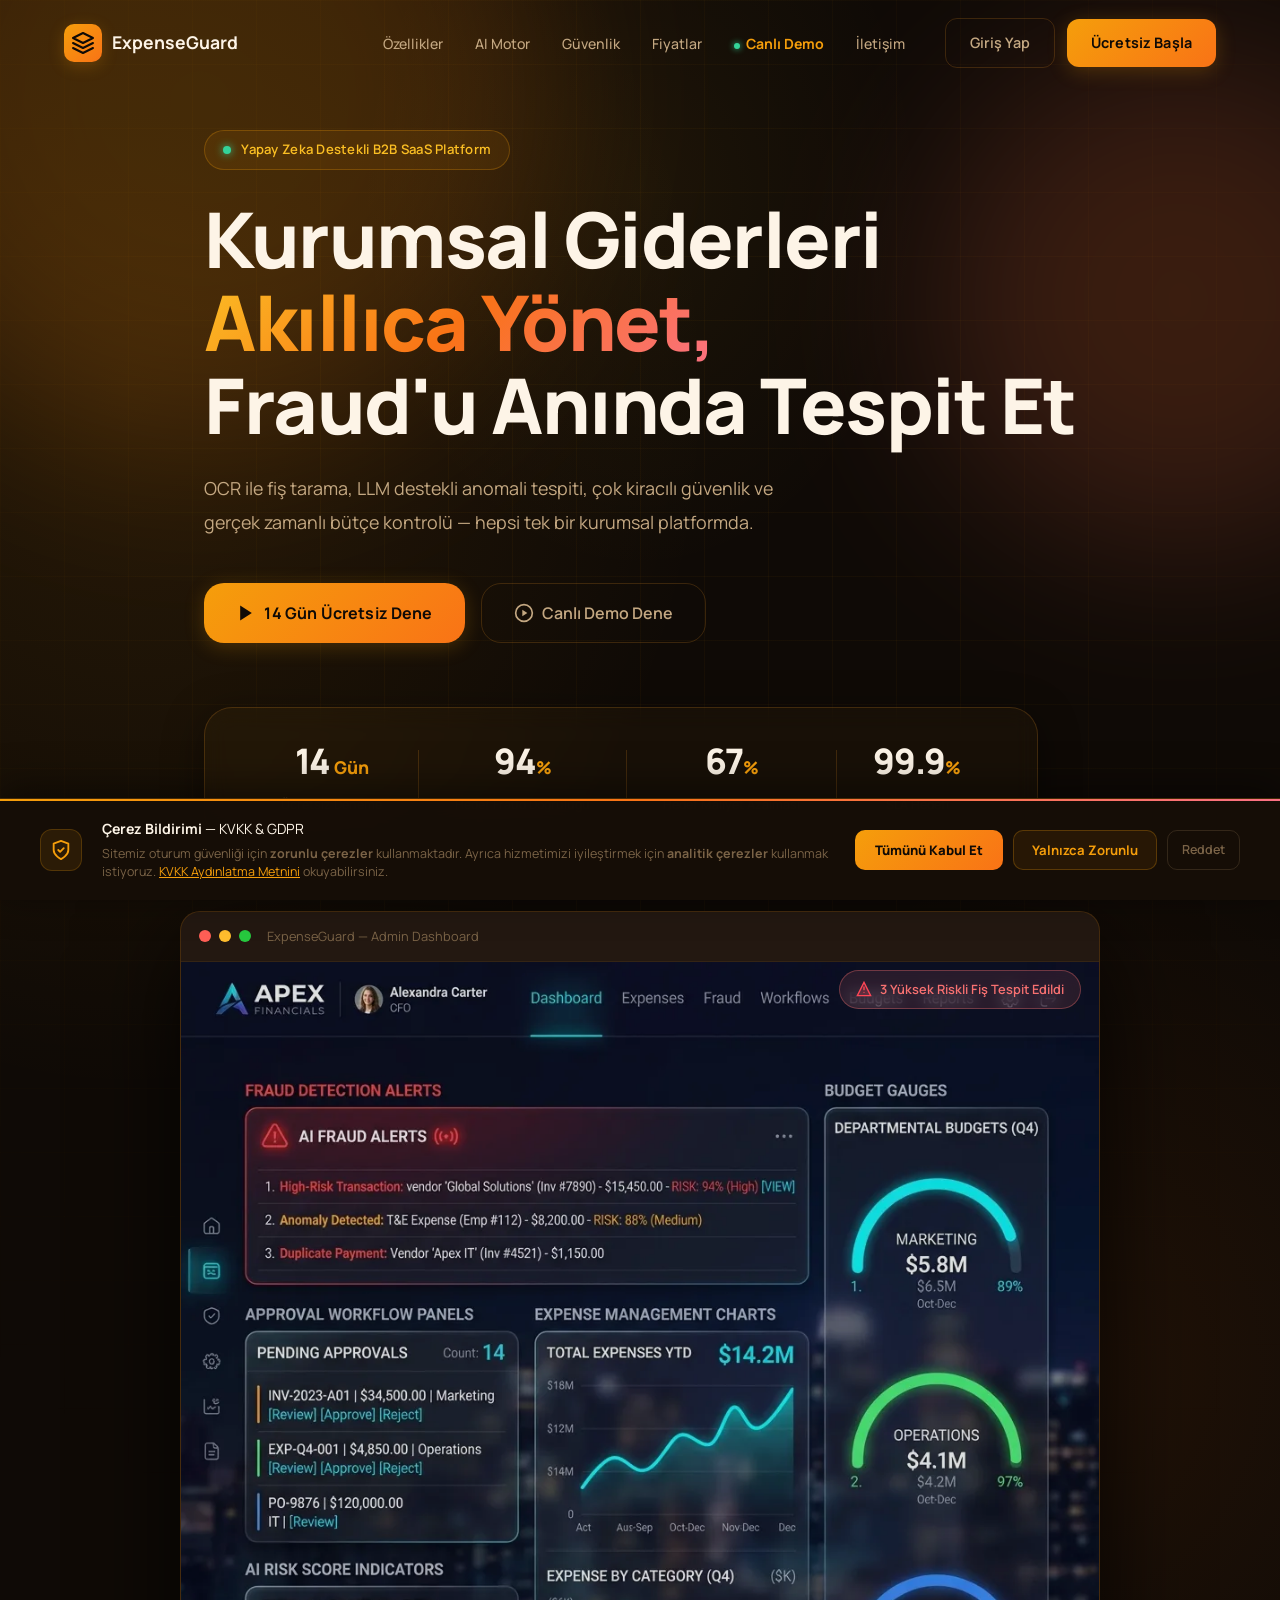
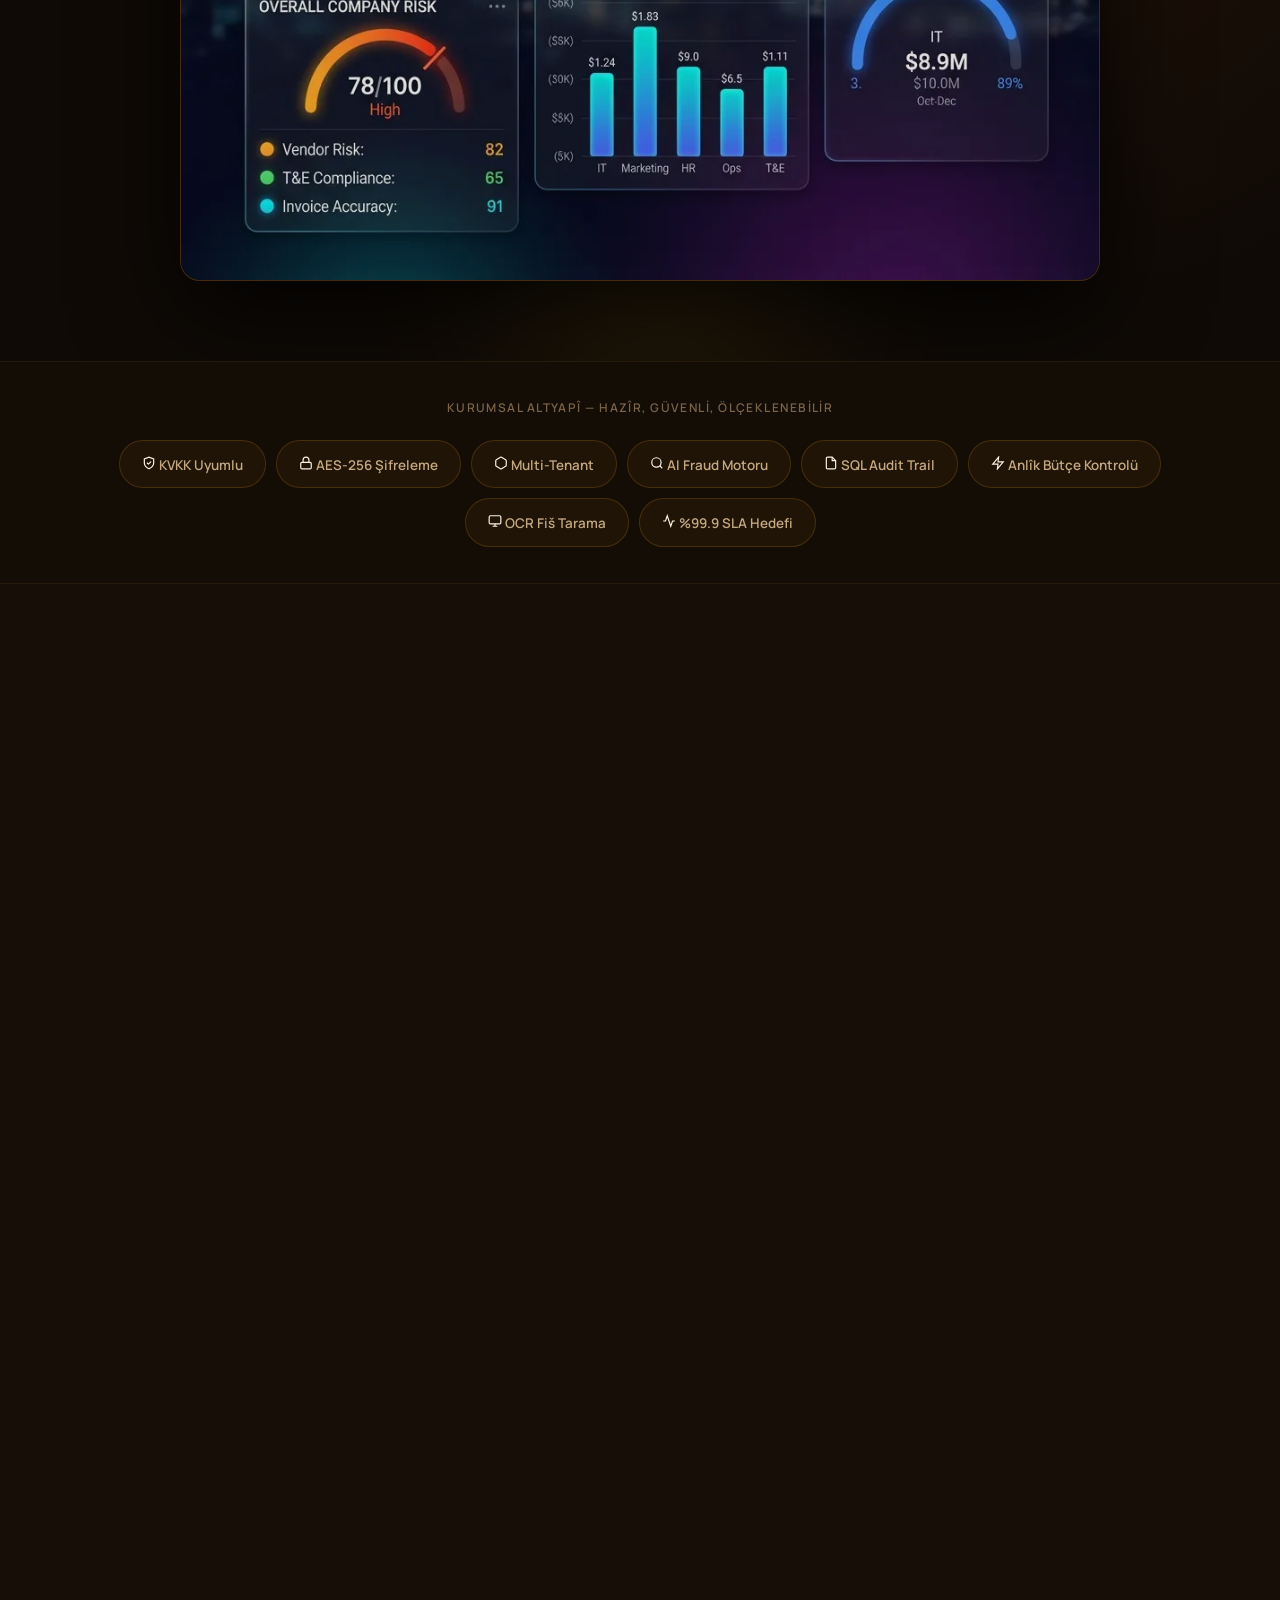
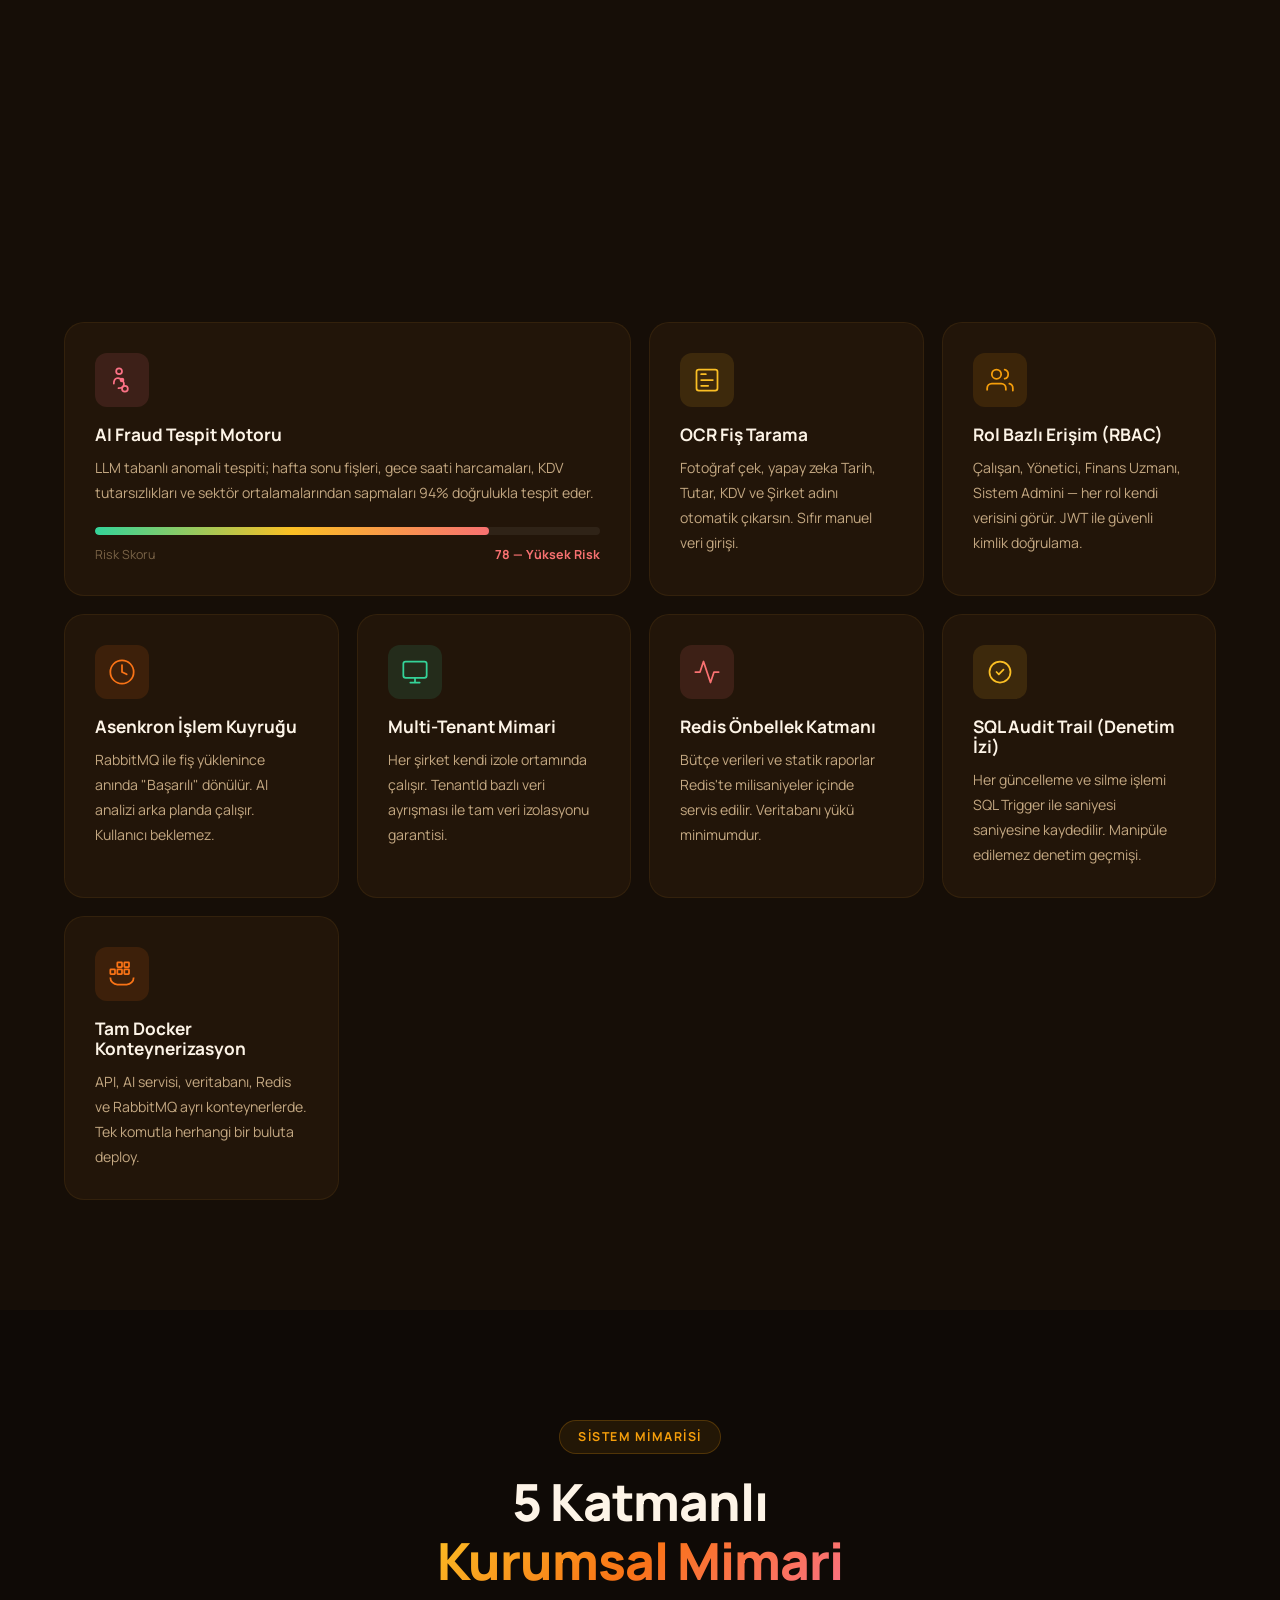
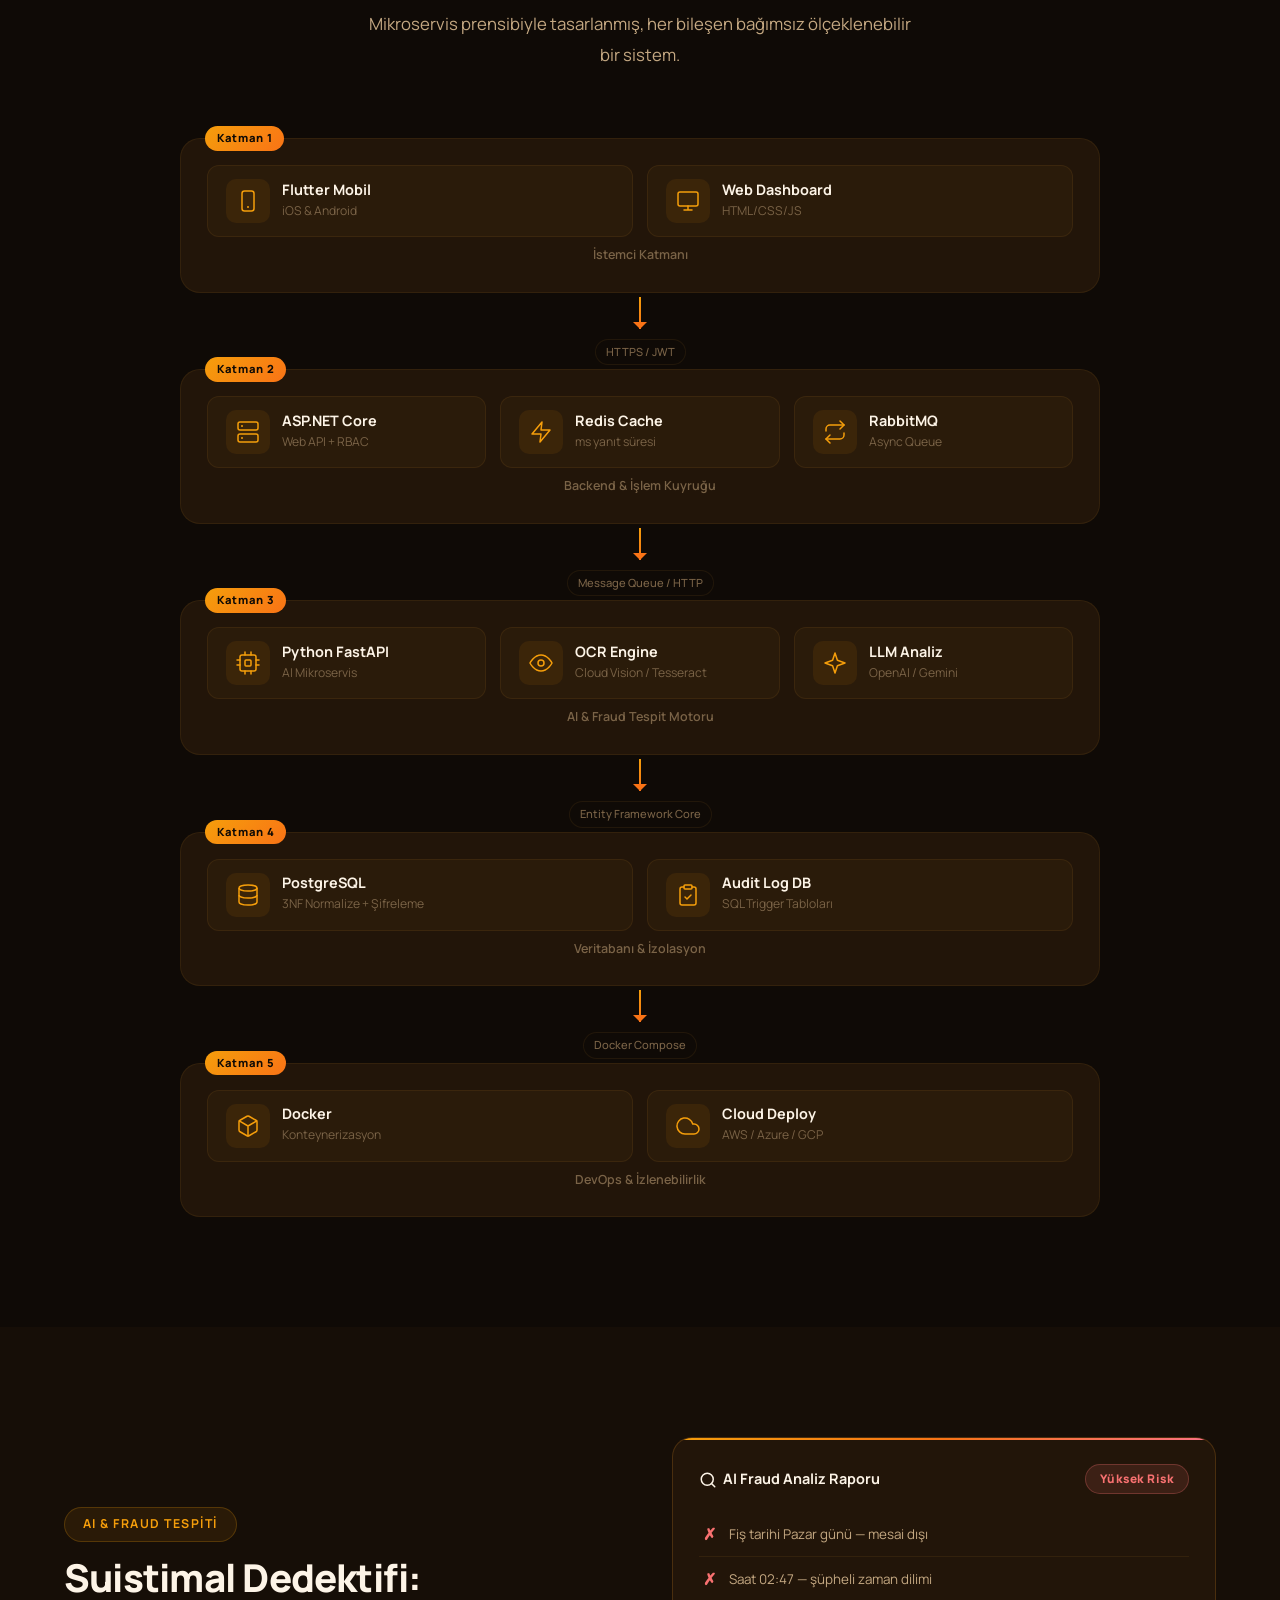
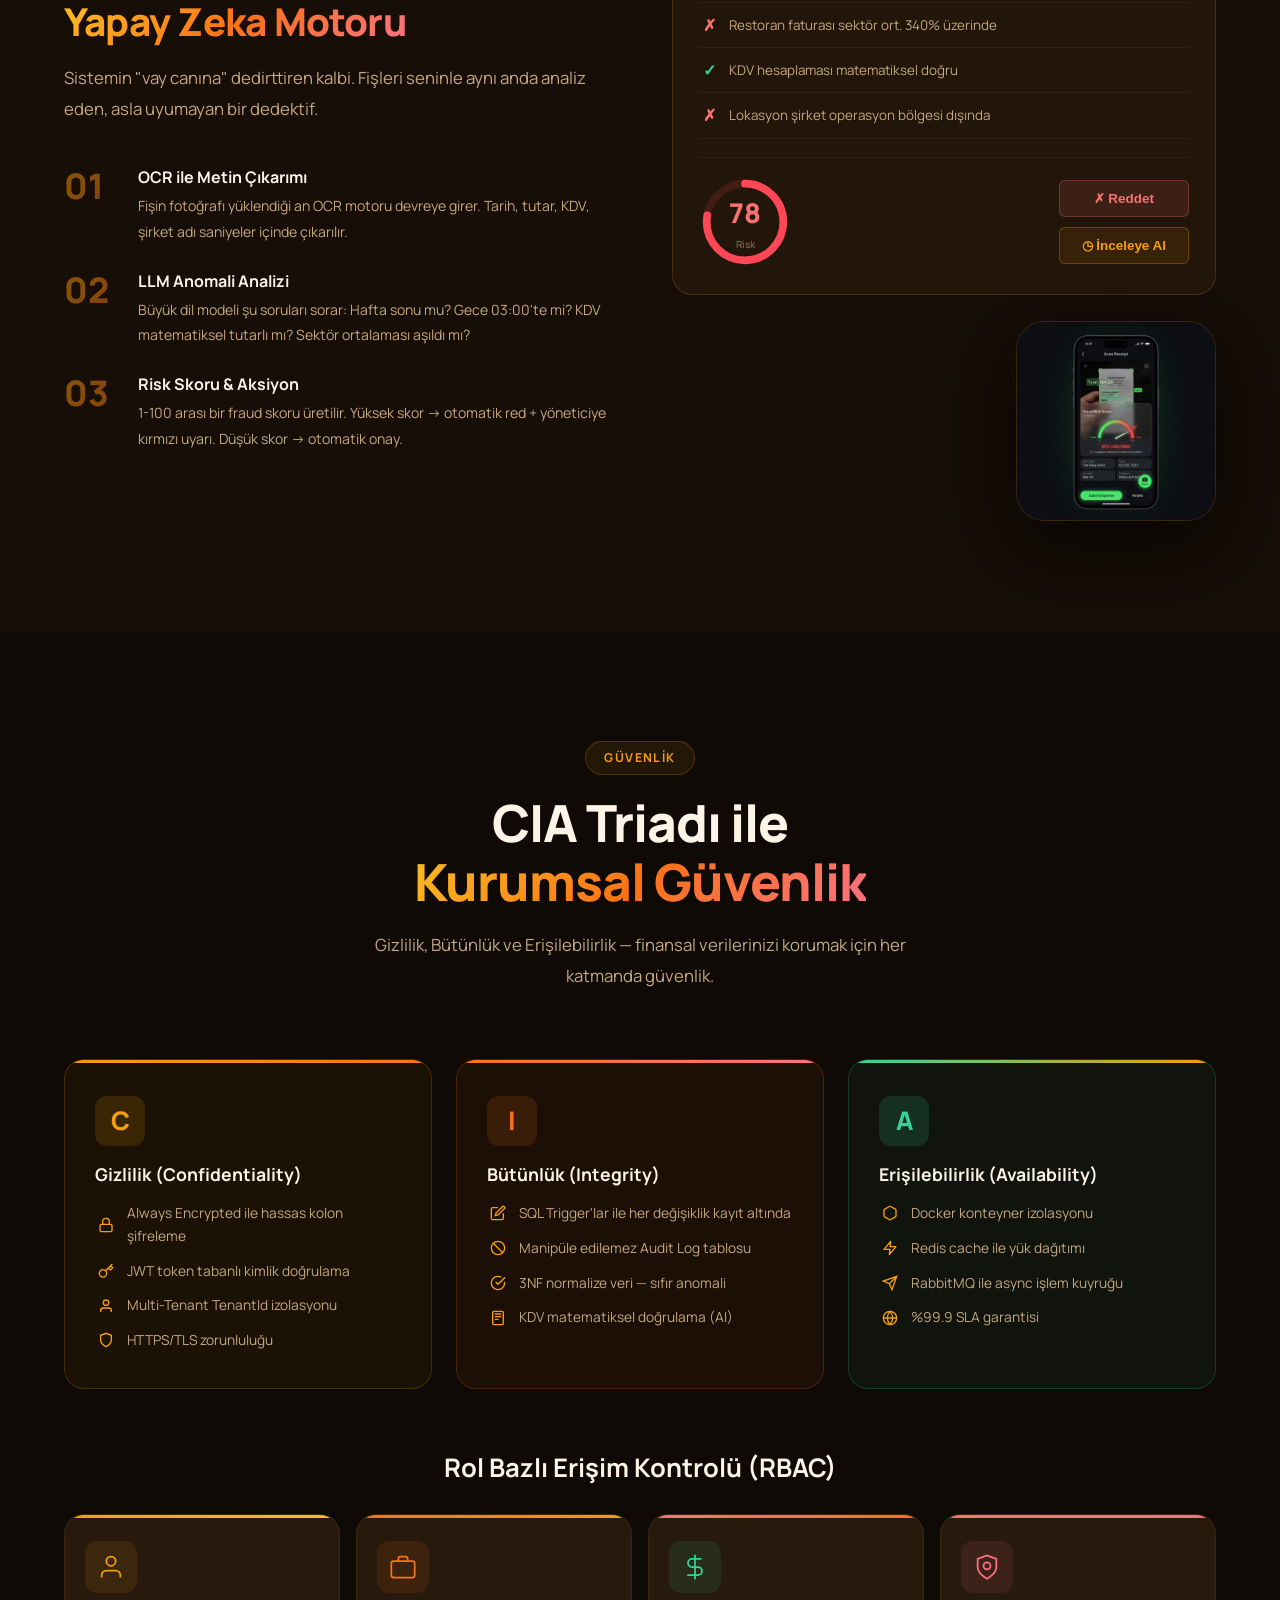
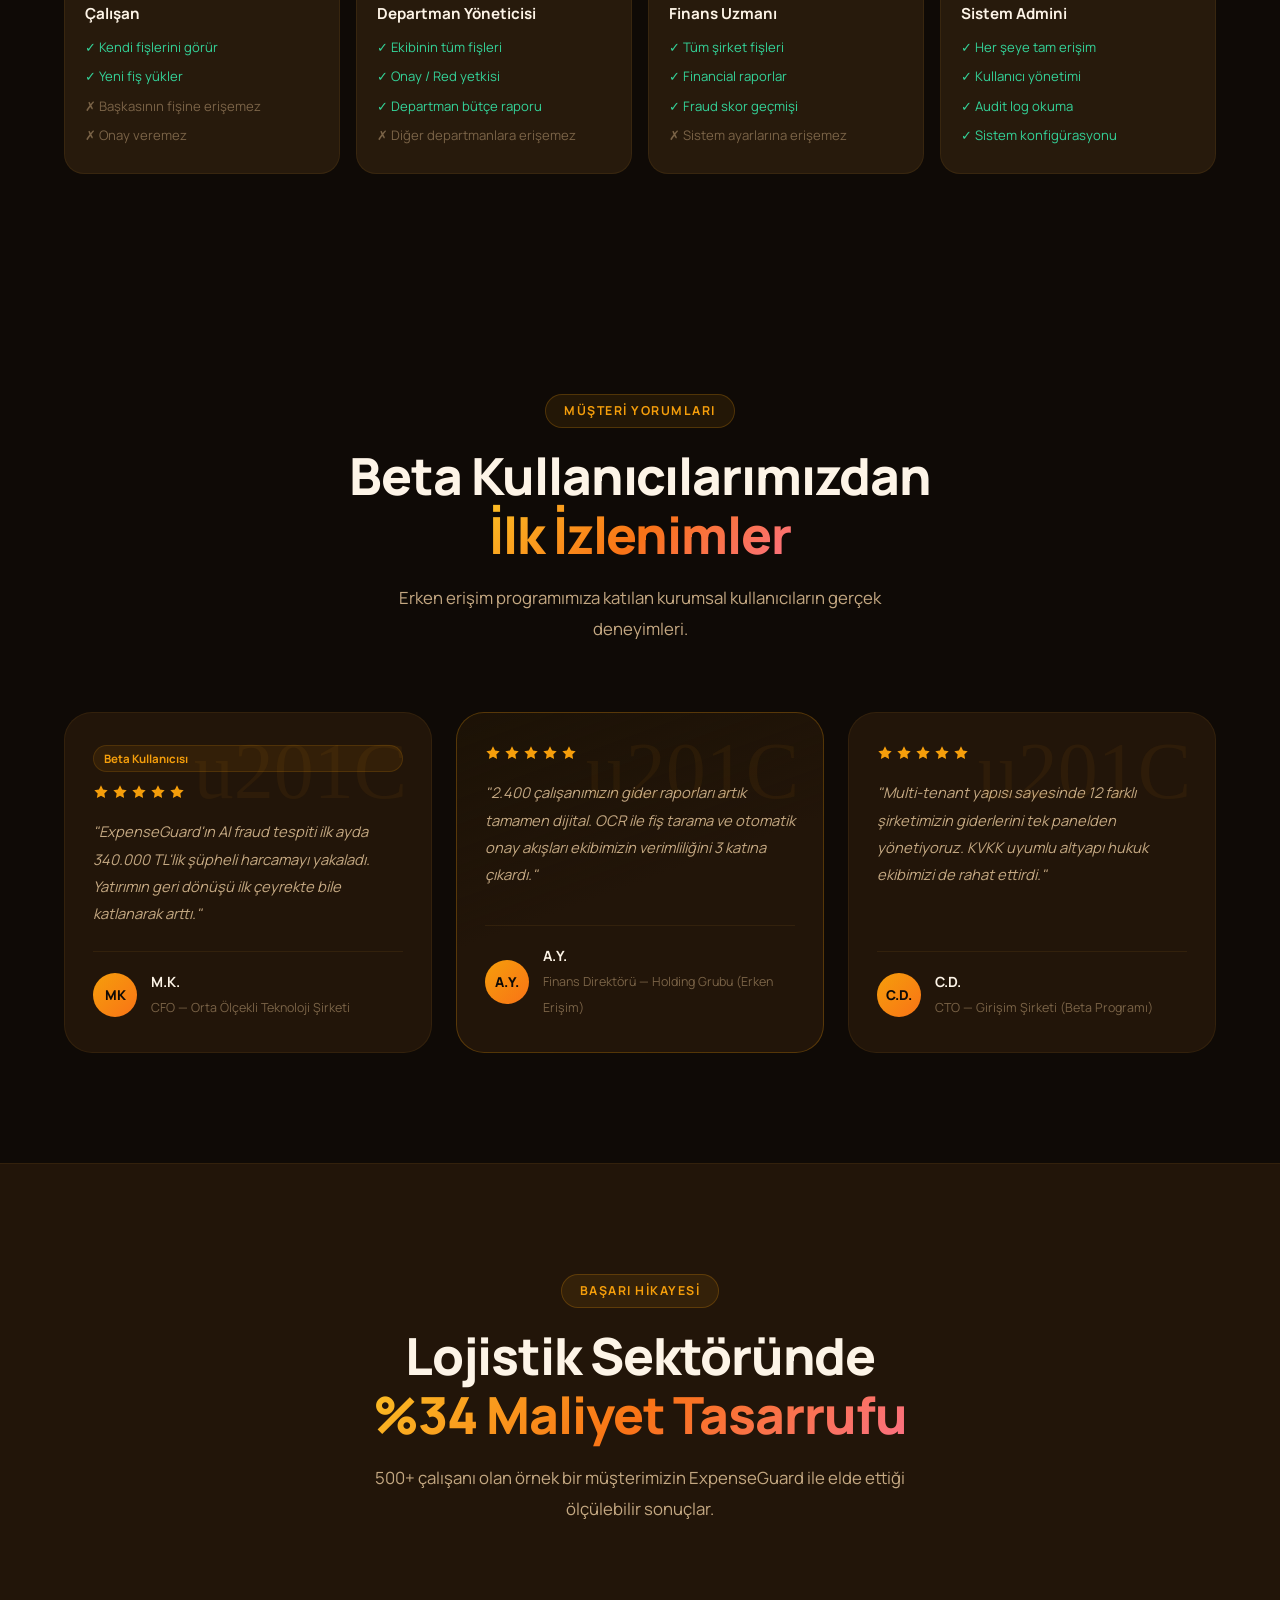
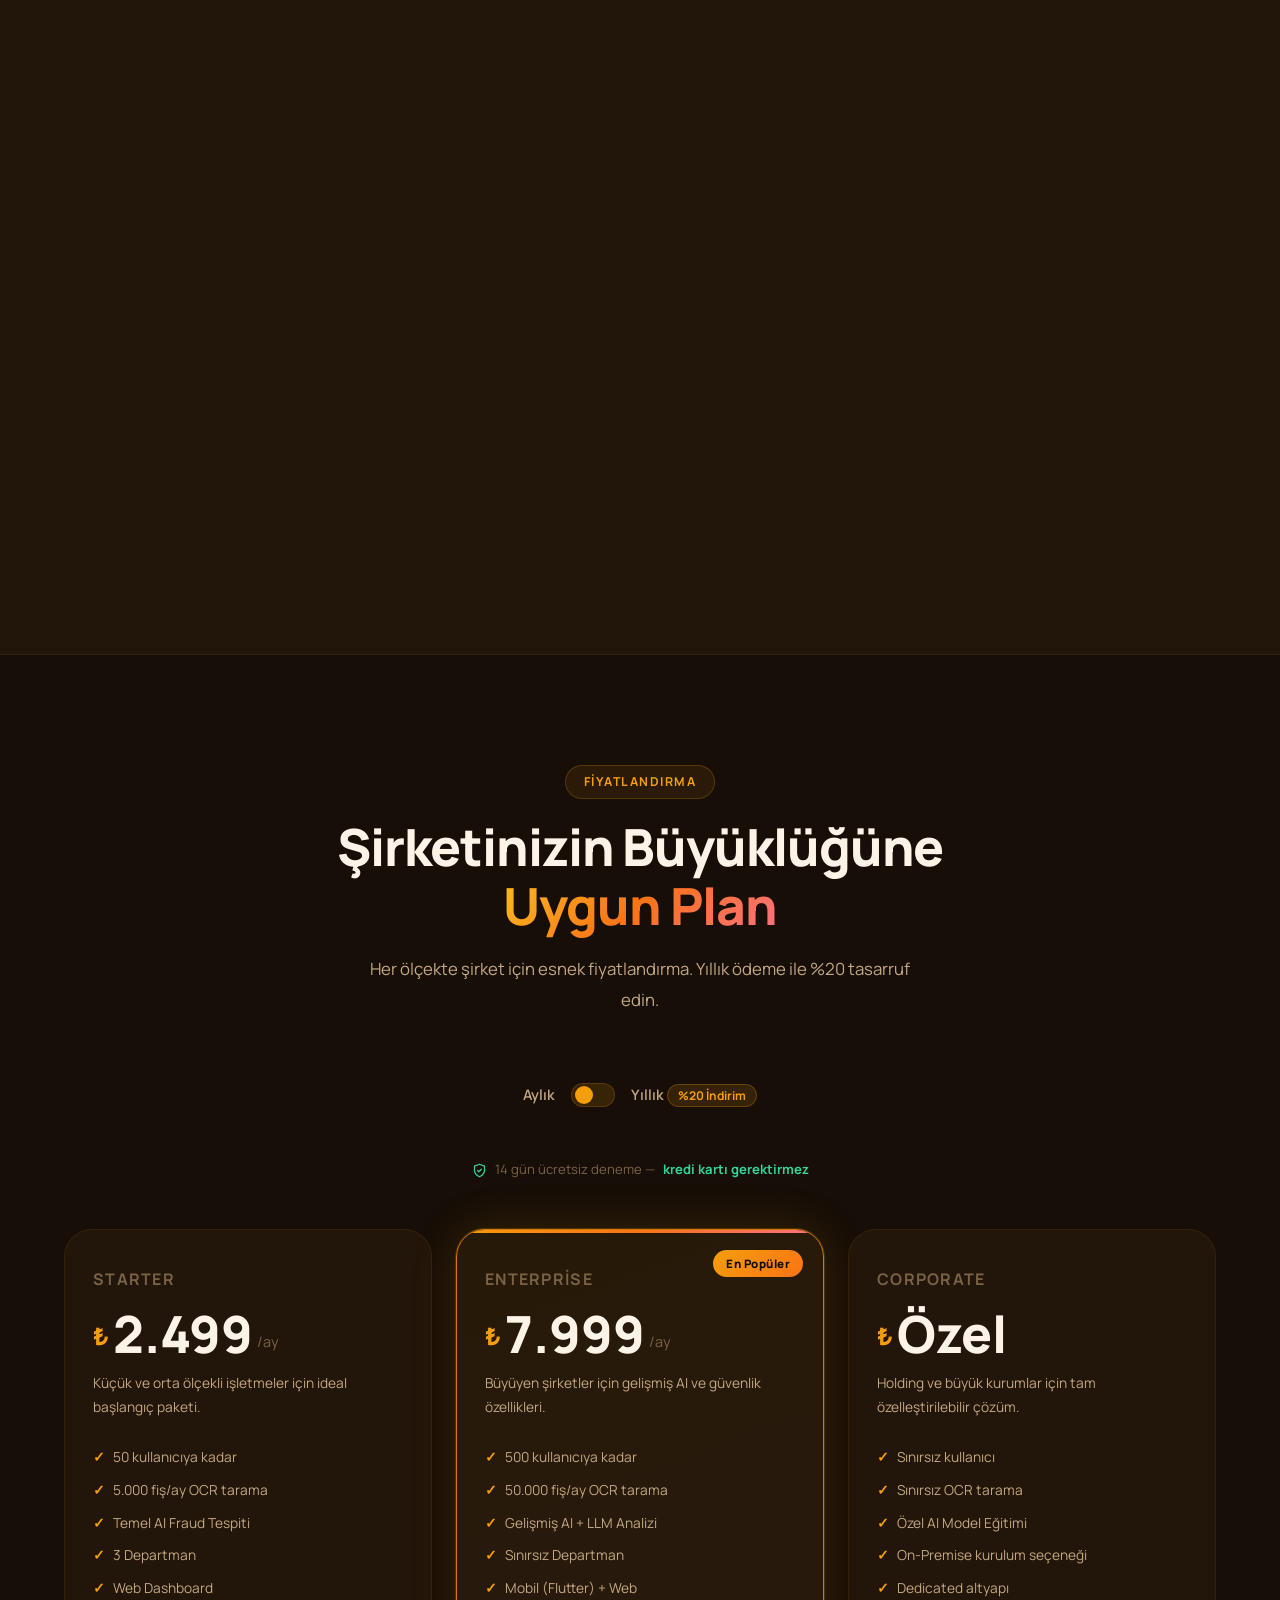
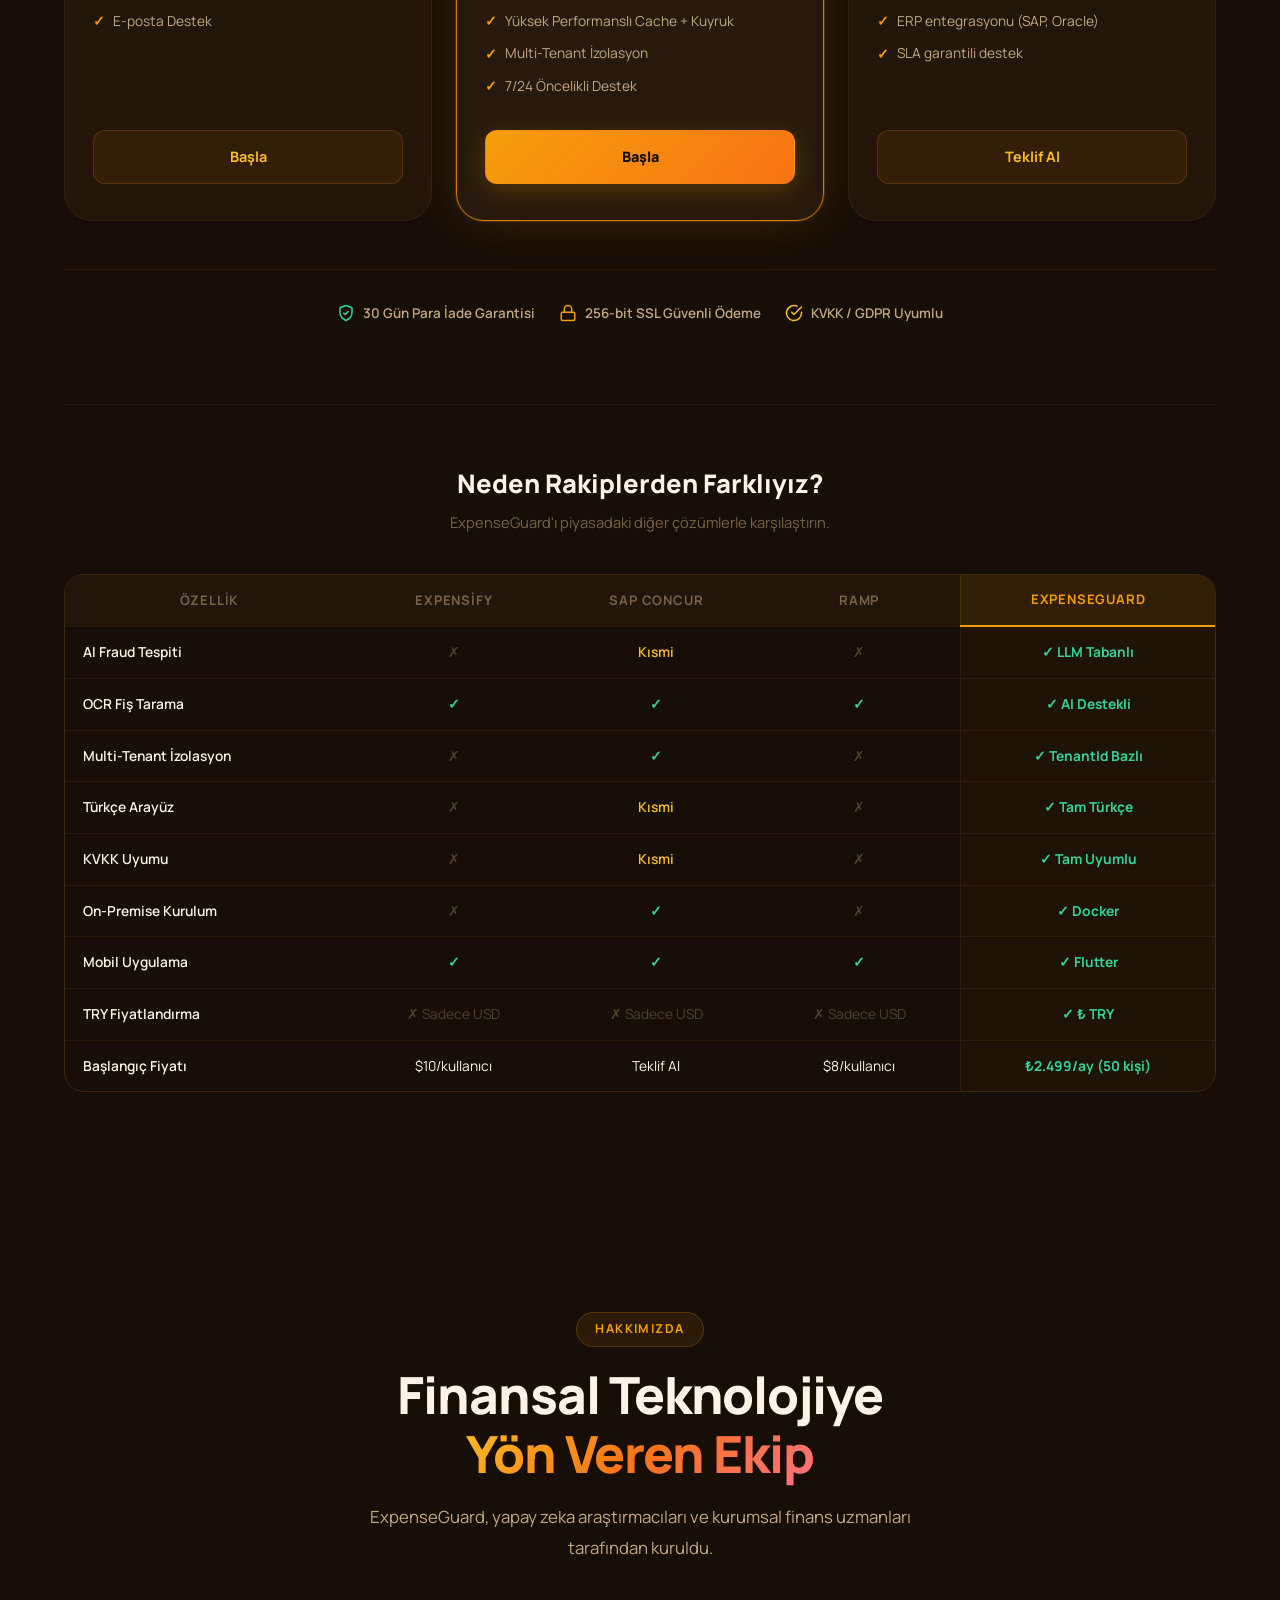
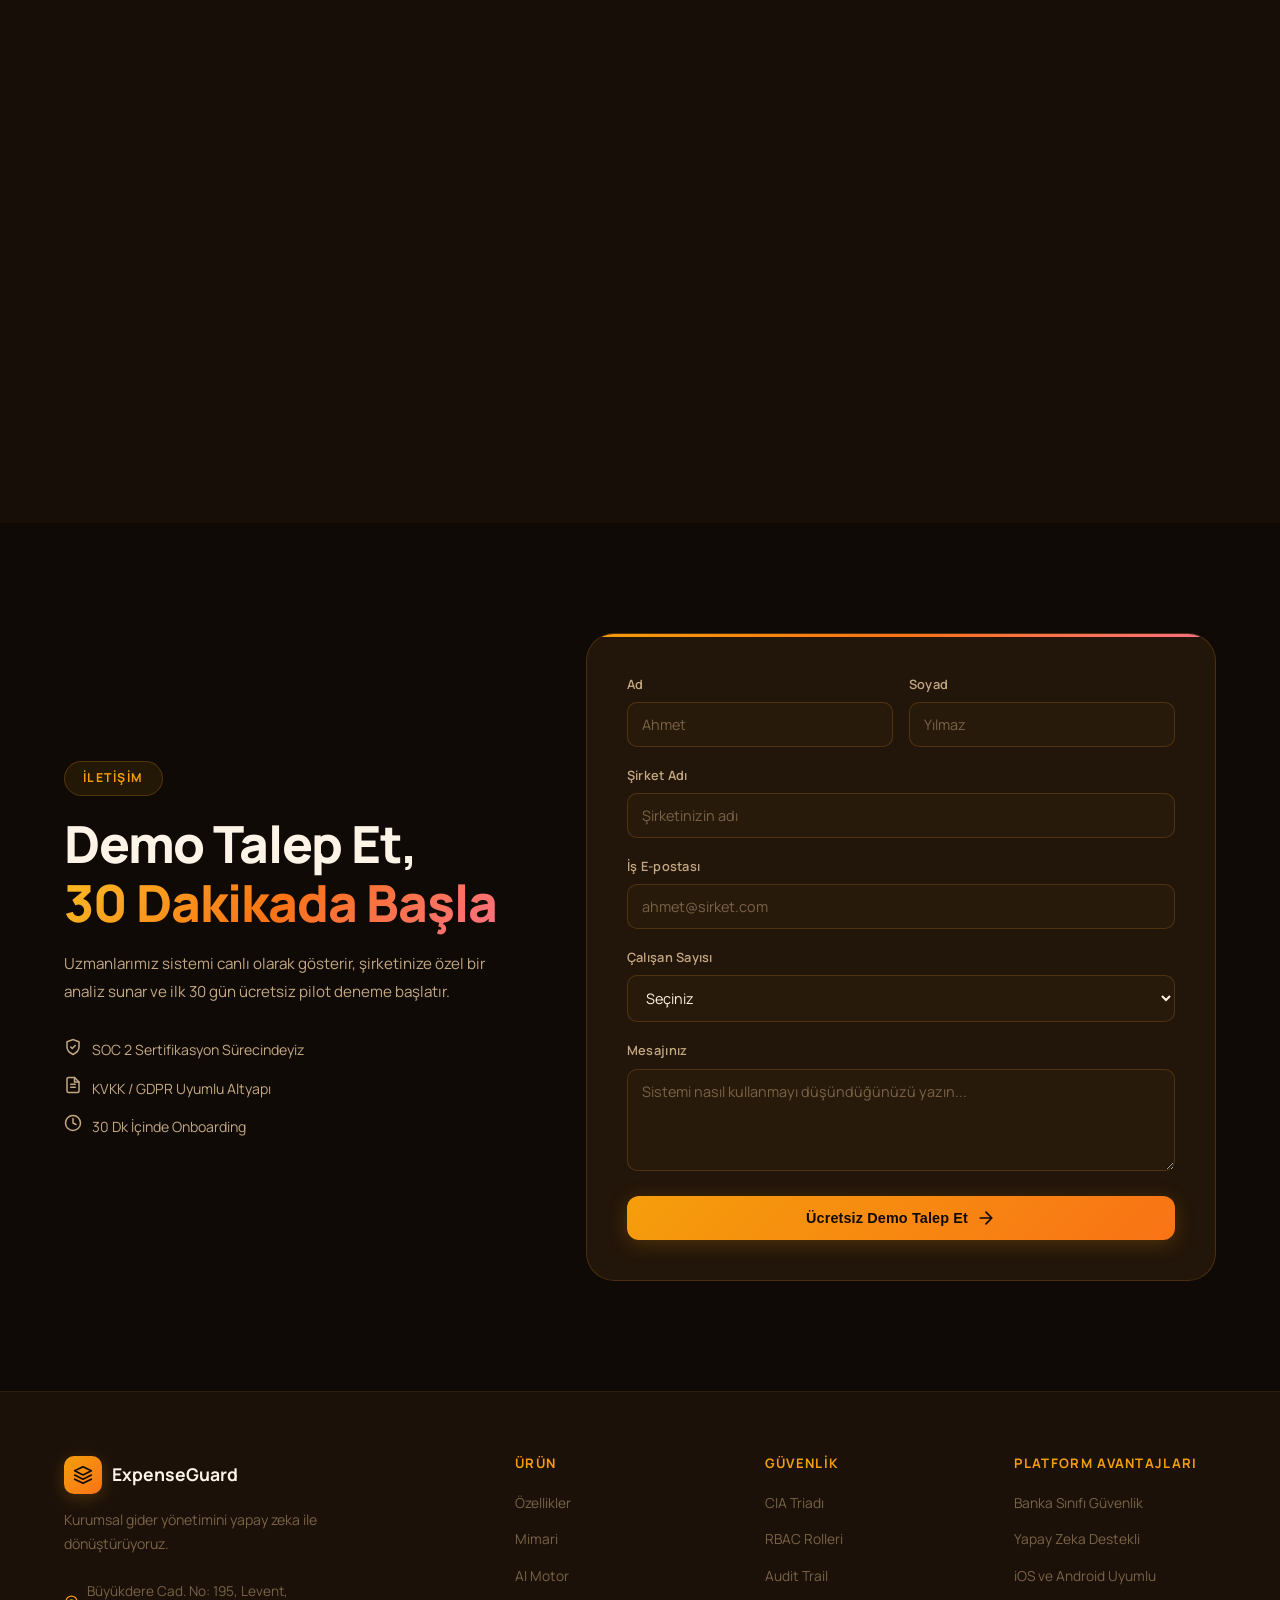
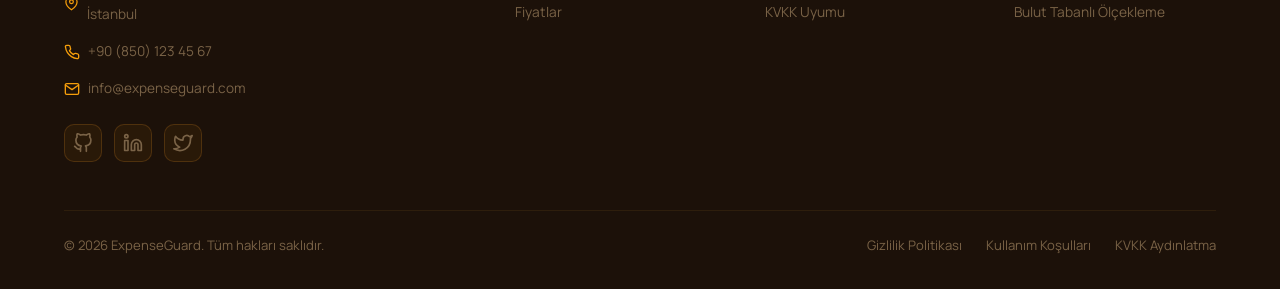
==== index.html @ c5515d8c "Initial commit - ExpenseGuard Production Ready" ====
<!DOCTYPE html>
<html lang="tr">
<head>
  <meta charset="UTF-8" />
  <meta name="viewport" content="width=device-width, initial-scale=1.0" />
  <title>ExpenseGuard &mdash; Kurumsal Gider Y&ouml;netimi &amp; AI Fraud Tespit Platformu</title>
  <meta name="description" content="ExpenseGuard, yapay zeka destekli fraud tespiti, OCR fi&#351; tarama ve &ccedil;ok kirac&#305;l&#305; g&uuml;venlikle kurumsal gider y&ouml;netimini k&ouml;kten d&ouml;n&uuml;&#351;t&uuml;r&uuml;yor. 14 g&uuml;n &uuml;cretsiz deneyin." />
  <meta name="robots" content="index, follow" />
  <meta name="theme-color" content="#f59e0b" />
  <meta property="og:type" content="website" />
  <meta property="og:title" content="ExpenseGuard &mdash; AI Destekli Kurumsal Gider Y&ouml;netimi" />
  <meta property="og:description" content="Yapay zeka ile fraud tespiti, OCR fi&#351; tarama ve &ccedil;ok kirac&#305;l&#305; g&uuml;venlik. 14 g&uuml;n &uuml;cretsiz deneyin, kredi kart&#305; gerekmez." />
  <meta property="og:image" content="assets/images/dashboard_hero.webp" />
  <meta property="og:locale" content="tr_TR" />
  <meta property="og:site_name" content="ExpenseGuard" />
  <meta name="twitter:card" content="summary_large_image" />
  <meta name="twitter:title" content="ExpenseGuard &mdash; AI Destekli Kurumsal Gider Y&ouml;netimi" />
  <meta name="twitter:description" content="Yapay zeka ile fraud tespiti ve kurumsal gider y&ouml;netimi." />
  <meta name="twitter:image" content="assets/images/dashboard_hero.webp" />
  <link rel="icon" type="image/svg+xml" href="data:image/svg+xml,%3Csvg xmlns='http://www.w3.org/2000/svg' viewBox='0 0 32 32'%3E%3Crect width='32' height='32' rx='8' fill='%23f59e0b'/%3E%3Cpath d='M16 6L6 11l10 5 10-5-10-5zM6 21l10 5 10-5M6 16l10 5 10-5' stroke='%230f0a06' stroke-width='2.2' stroke-linecap='round' stroke-linejoin='round' fill='none'/%3E%3C/svg%3E" />
  <link rel="preconnect" href="https://fonts.googleapis.com" />
  <link rel="preconnect" href="https://fonts.gstatic.com" crossorigin />
  <link href="https://fonts.googleapis.com/css2?family=Manrope:wght@300;400;500;600;700;800;900&display=swap" rel="stylesheet" />
  <link rel="stylesheet" href="css/style.css" />

  <!-- 4.2 GA4 Integration -->
  <script async src="https://www.googletagmanager.com/gtag/js?id=G-XXXXXXXXXX"></script>
  <script>
    window.dataLayer = window.dataLayer || [];
    function gtag(){dataLayer.push(arguments);}
    gtag('js', new Date());
    gtag('config', 'G-XXXXXXXXXX');
  </script>

  <!-- 4.4 Structured Data (JSON-LD) -->
  <script type="application/ld+json">
  {
    "@context": "https://schema.org",
    "@type": "Organization",
    "name": "ExpenseGuard",
    "url": "https://expenseguard.com",
    "logo": "https://expenseguard.com/assets/images/dashboard_hero.webp",
    "contactPoint": {
      "@type": "ContactPoint",
      "telephone": "+90-850-123-4567",
      "contactType": "customer service",
      "areaServed": "TR",
      "availableLanguage": "Turkish"
    },
    "sameAs": [
      "https://linkedin.com/company/expenseguard",
      "https://twitter.com/expenseguard",
      "https://github.com/expenseguard"
    ]
  }
  </script>
</head>
<body>

  <!-- NAVBAR -->
  <nav class="navbar" id="navbar">
    <div class="nav-container">
      <a href="#" class="nav-logo" aria-label="ExpenseGuard Ana Sayfa">
        <div class="logo-icon">
          <svg width="24" height="24" viewBox="0 0 24 24" fill="none">
            <path d="M12 2L2 7l10 5 10-5-10-5zM2 17l10 5 10-5M2 12l10 5 10-5" stroke="currentColor" stroke-width="2" stroke-linecap="round" stroke-linejoin="round"/>
          </svg>
        </div>
        <span class="logo-text">ExpenseGuard</span>
      </a>
      <ul class="nav-links" id="navLinks">
        <li><a href="#features">Özellikler</a></li>
        <li><a href="#ai-engine">AI Motor</a></li>
        <li><a href="#security">Güvenlik</a></li>
        <li><a href="#pricing">Fiyatlar</a></li>
        <li><a href="login.html" class="nav-demo-link">Canlı Demo</a></li>
        <li><a href="#contact">İletişim</a></li>
      </ul>
      <div class="nav-actions" id="navActions">
        <a href="login.html" class="btn-ghost" id="navLoginBtn">Giriş Yap</a>
        <a href="login.html#register" class="btn-primary" id="navRegisterBtn">Ücretsiz Başla</a>
      </div>
      <button class="hamburger" id="hamburger" aria-label="Menü">
        <span></span><span></span><span></span>
      </button>
    </div>
  </nav>

  <!-- HERO -->
  <section class="hero" id="hero">
    <div class="hero-bg">
      <div class="grid-overlay"></div>
      <div class="orb orb-1"></div>
      <div class="orb orb-2"></div>
      <div class="orb orb-3"></div>
    </div>
    <div class="container">
      <div class="hero-badge">
        <span class="badge-dot"></span>
        <span>Yapay Zeka Destekli B2B SaaS Platform</span>
      </div>
      <h1 class="hero-title">
        Kurumsal Giderleri<br/>
        <span class="gradient-text">Akıllıca Yönet,</span><br/>
        Fraud'u Anında Tespit Et
      </h1>
      <p class="hero-subtitle">
        OCR ile fiş tarama, LLM destekli anomali tespiti, çok kiracılı güvenlik ve 
        gerçek zamanlı bütçe kontrolü — hepsi tek bir kurumsal platformda.
      </p>
      <div class="hero-actions">
        <a href="login.html#register" class="btn-primary btn-lg">
          <svg width="20" height="20" viewBox="0 0 24 24" fill="none"><path d="M5 3l14 9-14 9V3z" fill="currentColor"/></svg>
          14 Gün Ücretsiz Dene
        </a>
        <a href="login.html" class="btn-ghost btn-lg">
          <svg width="20" height="20" viewBox="0 0 24 24" fill="none"><circle cx="12" cy="12" r="10" stroke="currentColor" stroke-width="2"/><path d="M10 8l6 4-6 4V8z" fill="currentColor"/></svg>
          Canlı Demo Dene
        </a>
      </div>
      <div class="hero-stats">
        <div class="stat-card">
          <span class="stat-value">14</span><span class="stat-suffix"> Gün</span>
          <span class="stat-label">Ücretsiz Deneme</span>
        </div>
        <div class="stat-divider"></div>
        <div class="stat-card">
          <span class="stat-value" data-target="94">0</span><span class="stat-suffix">%</span>
          <span class="stat-label">Hedef Fraud Doğruluğu</span>
        </div>
        <div class="stat-divider"></div>
        <div class="stat-card">
          <span class="stat-value" data-target="67">0</span><span class="stat-suffix">%</span>
          <span class="stat-label">Hedef Maliyet Azalması</span>
        </div>
        <div class="stat-divider"></div>
        <div class="stat-card">
          <span class="stat-value" data-target="99.9">0</span><span class="stat-suffix">%</span>
          <span class="stat-label">SLA Hedefi</span>
        </div>
      </div>
    </div>
    <div class="hero-dashboard">
      <div class="dashboard-window">
        <div class="window-bar">
          <span class="dot red"></span>
          <span class="dot yellow"></span>
          <span class="dot green"></span>
          <span class="window-title">ExpenseGuard — Admin Dashboard</span>
        </div>
        <img src="assets/images/dashboard_hero.webp" alt="ExpenseGuard Dashboard" class="dashboard-img" />
        <div class="fraud-alert-badge">
          <svg width="16" height="16" viewBox="0 0 24 24" fill="none"><path d="M12 2L2 22h20L12 2z" stroke="#ff4757" stroke-width="2" fill="rgba(255,71,87,0.2)"/><path d="M12 9v4M12 17h.01" stroke="#ff4757" stroke-width="2" stroke-linecap="round"/></svg>
          <span>3 Yüksek Riskli Fiş Tespit Edildi</span>
        </div>
      </div>
    </div>
  </section>

  <!-- PLATFORM ÖZELLİKLERİ BANDI -->
  <section class="trusted-by">
    <div class="container">
      <p class="trusted-label">Kurumsal Altyap&icirc; &mdash; Haz&icirc;r, G&uuml;venli, &Ouml;l&ccedil;eklenebilir</p>
      <div class="tech-logos">
        <div class="tech-logo">
          <svg width="14" height="14" viewBox="0 0 24 24" fill="none" stroke="currentColor" stroke-width="2"><path d="M12 22s8-4 8-10V5l-8-3-8 3v7c0 6 8 10 8 10z"/><path d="M9 12l2 2 4-4" stroke-linecap="round" stroke-linejoin="round"/></svg>
          <span class="tech-name">KVKK Uyumlu</span>
        </div>
        <div class="tech-logo">
          <svg width="14" height="14" viewBox="0 0 24 24" fill="none" stroke="currentColor" stroke-width="2"><rect x="3" y="11" width="18" height="11" rx="2"/><path d="M7 11V7a5 5 0 0110 0v4"/></svg>
          <span class="tech-name">AES-256 &Scedil;ifreleme</span>
        </div>
        <div class="tech-logo">
          <svg width="14" height="14" viewBox="0 0 24 24" fill="none" stroke="currentColor" stroke-width="2"><path d="M21 16V8a2 2 0 00-1-1.73l-7-4a2 2 0 00-2 0l-7 4A2 2 0 003 8v8a2 2 0 001 1.73l7 4a2 2 0 002 0l7-4A2 2 0 0021 16z"/></svg>
          <span class="tech-name">Multi-Tenant</span>
        </div>
        <div class="tech-logo">
          <svg width="14" height="14" viewBox="0 0 24 24" fill="none" stroke="currentColor" stroke-width="2"><circle cx="11" cy="11" r="8"/><path d="M21 21l-4.35-4.35"/></svg>
          <span class="tech-name">AI Fraud Motoru</span>
        </div>
        <div class="tech-logo">
          <svg width="14" height="14" viewBox="0 0 24 24" fill="none" stroke="currentColor" stroke-width="2"><path d="M14 2H6a2 2 0 00-2 2v16a2 2 0 002 2h12a2 2 0 002-2V8z"/><path d="M14 2v6h6"/></svg>
          <span class="tech-name">SQL Audit Trail</span>
        </div>
        <div class="tech-logo">
          <svg width="14" height="14" viewBox="0 0 24 24" fill="none" stroke="currentColor" stroke-width="2"><path d="M13 2L3 14h9l-1 8 10-12h-9l1-8z"/></svg>
          <span class="tech-name">Anl&icirc;k B&uuml;t&ccedil;e Kontrol&uuml;</span>
        </div>
        <div class="tech-logo">
          <svg width="14" height="14" viewBox="0 0 24 24" fill="none" stroke="currentColor" stroke-width="2"><rect x="2" y="3" width="20" height="14" rx="2"/><path d="M8 21h8M12 17v4"/></svg>
          <span class="tech-name">OCR Fi&scaron; Tarama</span>
        </div>
        <div class="tech-logo">
          <svg width="14" height="14" viewBox="0 0 24 24" fill="none" stroke="currentColor" stroke-width="2"><path d="M22 12h-4l-3 9L9 3l-3 9H2"/></svg>
          <span class="tech-name">%99.9 SLA Hedefi</span>
        </div>
      </div>
    </div>
  </section>

  <!-- ROI / VALUE PROPOSITION -->
  <section class="roi-section" id="roi">
    <div class="container">
      <div class="section-header">
        <div class="section-tag">Neden ExpenseGuard?</div>
        <h2 class="section-title">Somut Sonuçlar,<br/><span class="gradient-text">Ölçülebilir ROI</span></h2>
        <p class="section-subtitle">Sistemin ilk 6 ayda sunmayı hedeflediği ölçülebilir iyileşmeler. Pilot kurumlarımızdan geri bildirim almaya devam ediyoruz.</p>
      </div>
      <div class="roi-grid">
        <div class="roi-card">
          <div class="roi-icon">
            <svg width="28" height="28" viewBox="0 0 24 24" fill="none" stroke="currentColor" stroke-width="1.5" stroke-linecap="round"><path d="M12 2v20M17 5H9.5a3.5 3.5 0 000 7h5a3.5 3.5 0 010 7H6"/></svg>
          </div>
          <div class="roi-value" data-target="67">0</div>
          <div class="roi-suffix">%</div>
          <p class="roi-label">Gider Süreç Maliyetinde Azalma</p>
          <p class="roi-desc">Manuel fiş işleme ve onay süreçleri ortadan kalkıyor.</p>
        </div>
        <div class="roi-card">
          <div class="roi-icon">
            <svg width="28" height="28" viewBox="0 0 24 24" fill="none" stroke="currentColor" stroke-width="1.5" stroke-linecap="round" stroke-linejoin="round"><circle cx="11" cy="11" r="8"/><path d="M21 21l-4.35-4.35"/></svg>
          </div>
          <div class="roi-value" data-target="94">0</div>
          <div class="roi-suffix">%</div>
          <p class="roi-label">Fraud Tespit Doğruluğu</p>
          <p class="roi-desc">Yapay zeka şüpheli harcamaları anında yakalıyor.</p>
        </div>
        <div class="roi-card">
          <div class="roi-icon">
            <svg width="28" height="28" viewBox="0 0 24 24" fill="none" stroke="currentColor" stroke-width="1.5" stroke-linecap="round" stroke-linejoin="round"><path d="M13 2L3 14h9l-1 8 10-12h-9l1-8z"/></svg>
          </div>
          <div class="roi-value" data-target="3">0</div>
          <div class="roi-suffix">x</div>
          <p class="roi-label">Daha Hızlı Onay Süreci</p>
          <p class="roi-desc">Otomatik kurallar ve AI ile onaylar saniyeler içinde.</p>
        </div>
        <div class="roi-card">
          <div class="roi-icon">
            <svg width="28" height="28" viewBox="0 0 24 24" fill="none" stroke="currentColor" stroke-width="1.5"><circle cx="12" cy="12" r="10"/><path d="M12 6v6l4 2" stroke-linecap="round" stroke-linejoin="round"/></svg>
          </div>
          <div class="roi-value" data-target="85">0</div>
          <div class="roi-suffix">%</div>
          <p class="roi-label">Zaman Tasarrufu</p>
          <p class="roi-desc">Finans ekibinin fiş işleme süresinde dramatik düşüş.</p>
        </div>
      </div>
    </div>
  </section>

  <!-- FEATURES -->
  <section class="features" id="features">
    <div class="container">
      <div class="section-header">
        <div class="section-tag">Özellikler</div>
        <h2 class="section-title">Kurumsal Düzeyde Her Şey<br/><span class="gradient-text">Tek Platformda</span></h2>
        <p class="section-subtitle">Piyasadaki rakip çözümlerden çok daha ileri gidiyoruz. Her özellik, gerçek kurumsal ihtiyaçlar göz önünde bulundurularak tasarlandı.</p>
      </div>
      <div class="features-grid">

        <div class="feature-card feature-card--large">
          <div class="feature-icon-wrap icon-ai">
            <svg width="28" height="28" viewBox="0 0 24 24" fill="none"><path d="M9.5 2a2.5 2.5 0 1 1 0 5 2.5 2.5 0 0 1 0-5zM14.5 17a2.5 2.5 0 1 1 0 5 2.5 2.5 0 0 1 0-5z" stroke="currentColor" stroke-width="1.5"/><path d="M12 12c-1.5-1.5-3-2-4.5-1.5S5 13 5 15" stroke="currentColor" stroke-width="1.5" stroke-linecap="round"/><path d="M12 12c1.5 1.5 2 3 1.5 4.5S11 19 9 19" stroke="currentColor" stroke-width="1.5" stroke-linecap="round"/><circle cx="12" cy="12" r="2" fill="currentColor"/></svg>
          </div>
          <h3>AI Fraud Tespit Motoru</h3>
          <p>LLM tabanlı anomali tespiti; hafta sonu fişleri, gece saati harcamaları, KDV tutarsızlıkları ve sektör ortalamalarından sapmaları 94% doğrulukla tespit eder.</p>
          <div class="feature-demo">
            <div class="risk-meter">
              <div class="risk-bar">
                <div class="risk-fill" style="width:78%"></div>
              </div>
              <div class="risk-labels">
                <span>Risk Skoru</span>
                <span class="risk-score high">78 — Yüksek Risk</span>
              </div>
            </div>
          </div>
        </div>

        <div class="feature-card">
          <div class="feature-icon-wrap icon-ocr">
            <svg width="28" height="28" viewBox="0 0 24 24" fill="none"><rect x="3" y="3" width="18" height="18" rx="2" stroke="currentColor" stroke-width="1.5"/><path d="M7 7h4M7 12h10M7 17h6" stroke="currentColor" stroke-width="1.5" stroke-linecap="round"/></svg>
          </div>
          <h3>OCR Fiş Tarama</h3>
          <p>Fotoğraf çek, yapay zeka Tarih, Tutar, KDV ve Şirket adını otomatik çıkarsın. Sıfır manuel veri girişi.</p>
        </div>

        <div class="feature-card">
          <div class="feature-icon-wrap icon-rbac">
            <svg width="28" height="28" viewBox="0 0 24 24" fill="none"><path d="M17 21v-2a4 4 0 0 0-4-4H5a4 4 0 0 0-4 4v2" stroke="currentColor" stroke-width="1.5"/><circle cx="9" cy="7" r="4" stroke="currentColor" stroke-width="1.5"/><path d="M23 21v-2a4 4 0 0 0-3-3.87M16 3.13a4 4 0 0 1 0 7.75" stroke="currentColor" stroke-width="1.5" stroke-linecap="round"/></svg>
          </div>
          <h3>Rol Bazlı Erişim (RBAC)</h3>
          <p>Çalışan, Yönetici, Finans Uzmanı, Sistem Admini — her rol kendi verisini görür. JWT ile güvenli kimlik doğrulama.</p>
        </div>

        <div class="feature-card">
          <div class="feature-icon-wrap icon-queue">
            <svg width="28" height="28" viewBox="0 0 24 24" fill="none"><circle cx="12" cy="12" r="10" stroke="currentColor" stroke-width="1.5"/><path d="M12 6v6l4 2" stroke="currentColor" stroke-width="1.5" stroke-linecap="round"/></svg>
          </div>
          <h3>Asenkron İşlem Kuyruğu</h3>
          <p>RabbitMQ ile fiş yüklenince anında "Başarılı" dönülür. AI analizi arka planda çalışır. Kullanıcı beklemez.</p>
        </div>

        <div class="feature-card">
          <div class="feature-icon-wrap icon-multi">
            <svg width="28" height="28" viewBox="0 0 24 24" fill="none"><rect x="2" y="3" width="20" height="14" rx="2" stroke="currentColor" stroke-width="1.5"/><path d="M8 21h8M12 17v4" stroke="currentColor" stroke-width="1.5" stroke-linecap="round"/></svg>
          </div>
          <h3>Multi-Tenant Mimari</h3>
          <p>Her şirket kendi izole ortamında çalışır. TenantId bazlı veri ayrışması ile tam veri izolasyonu garantisi.</p>
        </div>

        <div class="feature-card">
          <div class="feature-icon-wrap icon-cache">
            <svg width="28" height="28" viewBox="0 0 24 24" fill="none"><path d="M22 12h-4l-3 9L9 3l-3 9H2" stroke="currentColor" stroke-width="1.5" stroke-linecap="round" stroke-linejoin="round"/></svg>
          </div>
          <h3>Redis Önbellek Katmanı</h3>
          <p>Bütçe verileri ve statik raporlar Redis'te milisaniyeler içinde servis edilir. Veritabanı yükü minimumdur.</p>
        </div>

        <div class="feature-card">
          <div class="feature-icon-wrap icon-audit">
            <svg width="28" height="28" viewBox="0 0 24 24" fill="none"><path d="M9 12l2 2 4-4" stroke="currentColor" stroke-width="1.5" stroke-linecap="round" stroke-linejoin="round"/><path d="M21 12c0 4.97-4.03 9-9 9s-9-4.03-9-9 4.03-9 9-9 9 4.03 9 9z" stroke="currentColor" stroke-width="1.5"/></svg>
          </div>
          <h3>SQL Audit Trail (Denetim İzi)</h3>
          <p>Her güncelleme ve silme işlemi SQL Trigger ile saniyesi saniyesine kaydedilir. Manipüle edilemez denetim geçmişi.</p>
        </div>

        <div class="feature-card">
          <div class="feature-icon-wrap icon-docker">
            <svg width="28" height="28" viewBox="0 0 24 24" fill="none"><rect x="2" y="8" width="4" height="4" rx="0.5" stroke="currentColor" stroke-width="1.5"/><rect x="8" y="8" width="4" height="4" rx="0.5" stroke="currentColor" stroke-width="1.5"/><rect x="14" y="8" width="4" height="4" rx="0.5" stroke="currentColor" stroke-width="1.5"/><rect x="8" y="2" width="4" height="4" rx="0.5" stroke="currentColor" stroke-width="1.5"/><rect x="14" y="2" width="4" height="4" rx="0.5" stroke="currentColor" stroke-width="1.5"/><path d="M2 15c0 3.31 2.69 6 6 6h8c3.31 0 6-2.69 6-6" stroke="currentColor" stroke-width="1.5"/></svg>
          </div>
          <h3>Tam Docker Konteynerizasyon</h3>
          <p>API, AI servisi, veritabanı, Redis ve RabbitMQ ayrı konteynerlerde. Tek komutla herhangi bir buluta deploy.</p>
        </div>

      </div>
    </div>
  </section>

  <!-- ARCHITECTURE -->
  <section class="architecture" id="architecture">
    <div class="container">
      <div class="section-header">
        <div class="section-tag">Sistem Mimarisi</div>
        <h2 class="section-title">5 Katmanlı<br/><span class="gradient-text">Kurumsal Mimari</span></h2>
        <p class="section-subtitle">Mikroservis prensibiyle tasarlanmış, her bileşen bağımsız ölçeklenebilir bir sistem.</p>
      </div>
      <div class="arch-diagram">
        <div class="arch-layer" data-layer="1">
          <div class="layer-label">Katman 1</div>
          <div class="layer-content">
            <div class="arch-node node-client">
              <div class="node-icon"><svg width="24" height="24" viewBox="0 0 24 24" fill="none" stroke="currentColor" stroke-width="1.5"><rect x="6" y="2" width="12" height="20" rx="2.5"/><circle cx="12" cy="18" r="1" fill="currentColor" stroke="none"/></svg></div>
              <div class="node-info">
                <h4>Flutter Mobil</h4>
                <p>iOS & Android</p>
              </div>
            </div>
            <div class="arch-node node-client">
              <div class="node-icon"><svg width="24" height="24" viewBox="0 0 24 24" fill="none" stroke="currentColor" stroke-width="1.5" stroke-linecap="round"><rect x="2" y="3" width="20" height="14" rx="2"/><path d="M8 21h8M12 17v4"/></svg></div>
              <div class="node-info">
                <h4>Web Dashboard</h4>
                <p>HTML/CSS/JS</p>
              </div>
            </div>
          </div>
          <div class="layer-title">İstemci Katmanı</div>
        </div>

        <div class="arch-arrow">
          <div class="arrow-line"></div>
          <div class="arrow-label">HTTPS / JWT</div>
        </div>

        <div class="arch-layer" data-layer="2">
          <div class="layer-label">Katman 2</div>
          <div class="layer-content">
            <div class="arch-node node-api">
              <div class="node-icon"><svg width="24" height="24" viewBox="0 0 24 24" fill="none" stroke="currentColor" stroke-width="1.5"><rect x="2" y="2" width="20" height="8" rx="2"/><rect x="2" y="14" width="20" height="8" rx="2"/><circle cx="6" cy="6" r="1" fill="currentColor" stroke="none"/><circle cx="6" cy="18" r="1" fill="currentColor" stroke="none"/></svg></div>
              <div class="node-info">
                <h4>ASP.NET Core</h4>
                <p>Web API + RBAC</p>
              </div>
            </div>
            <div class="arch-node node-cache">
              <div class="node-icon"><svg width="24" height="24" viewBox="0 0 24 24" fill="none" stroke="currentColor" stroke-width="1.5" stroke-linecap="round" stroke-linejoin="round"><path d="M13 2L3 14h9l-1 8 10-12h-9l1-8z"/></svg></div>
              <div class="node-info">
                <h4>Redis Cache</h4>
                <p>ms yanıt süresi</p>
              </div>
            </div>
            <div class="arch-node node-queue">
              <div class="node-icon"><svg width="24" height="24" viewBox="0 0 24 24" fill="none" stroke="currentColor" stroke-width="1.5" stroke-linecap="round"><path d="M17 1l4 4-4 4"/><path d="M3 11V9a4 4 0 014-4h14M7 23l-4-4 4-4"/><path d="M21 13v2a4 4 0 01-4 4H3"/></svg></div>
              <div class="node-info">
                <h4>RabbitMQ</h4>
                <p>Async Queue</p>
              </div>
            </div>
          </div>
          <div class="layer-title">Backend & İşlem Kuyruğu</div>
        </div>

        <div class="arch-arrow">
          <div class="arrow-line"></div>
          <div class="arrow-label">Message Queue / HTTP</div>
        </div>

        <div class="arch-layer" data-layer="3">
          <div class="layer-label">Katman 3</div>
          <div class="layer-content">
            <div class="arch-node node-ai">
              <div class="node-icon"><svg width="24" height="24" viewBox="0 0 24 24" fill="none" stroke="currentColor" stroke-width="1.5" stroke-linecap="round"><rect x="4" y="4" width="16" height="16" rx="2"/><rect x="9" y="9" width="6" height="6" rx="1"/><path d="M9 1v3M15 1v3M9 20v3M15 20v3M20 9h3M20 14h3M1 9h3M1 14h3"/></svg></div>
              <div class="node-info">
                <h4>Python FastAPI</h4>
                <p>AI Mikroservis</p>
              </div>
            </div>
            <div class="arch-node node-ai">
              <div class="node-icon"><svg width="24" height="24" viewBox="0 0 24 24" fill="none" stroke="currentColor" stroke-width="1.5"><path d="M1 12s4-8 11-8 11 8 11 8-4 8-11 8-11-8-11-8z"/><circle cx="12" cy="12" r="3"/></svg></div>
              <div class="node-info">
                <h4>OCR Engine</h4>
                <p>Cloud Vision / Tesseract</p>
              </div>
            </div>
            <div class="arch-node node-ai">
              <div class="node-icon"><svg width="24" height="24" viewBox="0 0 24 24" fill="none" stroke="currentColor" stroke-width="1.5" stroke-linecap="round" stroke-linejoin="round"><path d="M12 2l2.4 7.2L22 12l-7.6 2.8L12 22l-2.4-7.2L2 12l7.6-2.8z"/></svg></div>
              <div class="node-info">
                <h4>LLM Analiz</h4>
                <p>OpenAI / Gemini</p>
              </div>
            </div>
          </div>
          <div class="layer-title">AI & Fraud Tespit Motoru</div>
        </div>

        <div class="arch-arrow">
          <div class="arrow-line"></div>
          <div class="arrow-label">Entity Framework Core</div>
        </div>

        <div class="arch-layer" data-layer="4">
          <div class="layer-label">Katman 4</div>
          <div class="layer-content">
            <div class="arch-node node-db">
              <div class="node-icon"><svg width="24" height="24" viewBox="0 0 24 24" fill="none" stroke="currentColor" stroke-width="1.5"><ellipse cx="12" cy="5" rx="9" ry="3"/><path d="M21 12c0 1.66-4.03 3-9 3s-9-1.34-9-3"/><path d="M3 5v14c0 1.66 4.03 3 9 3s9-1.34 9-3V5"/></svg></div>
              <div class="node-info">
                <h4>PostgreSQL</h4>
                <p>3NF Normalize + Şifreleme</p>
              </div>
            </div>
            <div class="arch-node node-db">
              <div class="node-icon"><svg width="24" height="24" viewBox="0 0 24 24" fill="none" stroke="currentColor" stroke-width="1.5" stroke-linecap="round"><path d="M16 4h2a2 2 0 012 2v14a2 2 0 01-2 2H6a2 2 0 01-2-2V6a2 2 0 012-2h2"/><rect x="8" y="2" width="8" height="4" rx="1"/><path d="M9 14l2 2 4-4"/></svg></div>
              <div class="node-info">
                <h4>Audit Log DB</h4>
                <p>SQL Trigger Tabloları</p>
              </div>
            </div>
          </div>
          <div class="layer-title">Veritabanı & İzolasyon</div>
        </div>

        <div class="arch-arrow">
          <div class="arrow-line"></div>
          <div class="arrow-label">Docker Compose</div>
        </div>

        <div class="arch-layer" data-layer="5">
          <div class="layer-label">Katman 5</div>
          <div class="layer-content">
            <div class="arch-node node-devops">
              <div class="node-icon"><svg width="24" height="24" viewBox="0 0 24 24" fill="none" stroke="currentColor" stroke-width="1.5" stroke-linecap="round" stroke-linejoin="round"><path d="M21 16V8a2 2 0 00-1-1.73l-7-4a2 2 0 00-2 0l-7 4A2 2 0 003 8v8a2 2 0 001 1.73l7 4a2 2 0 002 0l7-4A2 2 0 0021 16z"/><path d="M3.27 6.96L12 12.01l8.73-5.05M12 22.08V12"/></svg></div>
              <div class="node-info">
                <h4>Docker</h4>
                <p>Konteynerizasyon</p>
              </div>
            </div>
            <div class="arch-node node-devops">
              <div class="node-icon"><svg width="24" height="24" viewBox="0 0 24 24" fill="none" stroke="currentColor" stroke-width="1.5" stroke-linecap="round" stroke-linejoin="round"><path d="M18 10h-1.26A8 8 0 109 20h9a5 5 0 000-10z"/></svg></div>
              <div class="node-info">
                <h4>Cloud Deploy</h4>
                <p>AWS / Azure / GCP</p>
              </div>
            </div>
          </div>
          <div class="layer-title">DevOps & İzlenebilirlik</div>
        </div>
      </div>
    </div>
  </section>

  <!-- AI ENGINE SECTION -->
  <section class="ai-engine" id="ai-engine">
    <div class="container">
      <div class="ai-grid">
        <div class="ai-content">
          <div class="section-tag">AI & Fraud Tespiti</div>
          <h2 class="section-title">Suistimal Dedektifi:<br/><span class="gradient-text">Yapay Zeka Motoru</span></h2>
          <p class="section-subtitle">Sistemin "vay canına" dedirttiren kalbi. Fişleri seninle aynı anda analiz eden, asla uyumayan bir dedektif.</p>

          <div class="ai-steps">
            <div class="ai-step">
              <div class="step-num">01</div>
              <div class="step-content">
                <h4>OCR ile Metin Çıkarımı</h4>
                <p>Fişin fotoğrafı yüklendiği an OCR motoru devreye girer. Tarih, tutar, KDV, şirket adı saniyeler içinde çıkarılır.</p>
              </div>
            </div>
            <div class="ai-step">
              <div class="step-num">02</div>
              <div class="step-content">
                <h4>LLM Anomali Analizi</h4>
                <p>Büyük dil modeli şu soruları sorar: Hafta sonu mu? Gece 03:00'te mi? KDV matematiksel tutarlı mı? Sektör ortalaması aşıldı mı?</p>
              </div>
            </div>
            <div class="ai-step">
              <div class="step-num">03</div>
              <div class="step-content">
                <h4>Risk Skoru & Aksiyon</h4>
                <p>1-100 arası bir fraud skoru üretilir. Yüksek skor → otomatik red + yöneticiye kırmızı uyarı. Düşük skor → otomatik onay.</p>
              </div>
            </div>
          </div>
        </div>
        <div class="ai-visual">
          <div class="fraud-card">
            <div class="fraud-header">
              <span class="fraud-title"><svg width="18" height="18" viewBox="0 0 24 24" fill="none" stroke="currentColor" stroke-width="2" stroke-linecap="round" stroke-linejoin="round" style="vertical-align:middle;margin-right:6px"><circle cx="11" cy="11" r="8"/><path d="M21 21l-4.35-4.35"/></svg>AI Fraud Analiz Raporu</span>
              <span class="fraud-badge high">Yüksek Risk</span>
            </div>
            <div class="fraud-item">
              <span class="check fail">✗</span>
              <span>Fiş tarihi Pazar günü — mesai dışı</span>
            </div>
            <div class="fraud-item">
              <span class="check fail">✗</span>
              <span>Saat 02:47 — şüpheli zaman dilimi</span>
            </div>
            <div class="fraud-item">
              <span class="check fail">✗</span>
              <span>Restoran faturası sektör ort. 340% üzerinde</span>
            </div>
            <div class="fraud-item">
              <span class="check pass">✓</span>
              <span>KDV hesaplaması matematiksel doğru</span>
            </div>
            <div class="fraud-item">
              <span class="check fail">✗</span>
              <span>Lokasyon şirket operasyon bölgesi dışında</span>
            </div>
            <div class="fraud-score-display">
              <div class="score-ring">
                <svg viewBox="0 0 120 120" class="ring-svg">
                  <circle cx="60" cy="60" r="50" fill="none" stroke="rgba(255,71,87,0.15)" stroke-width="10"/>
                  <circle cx="60" cy="60" r="50" fill="none" stroke="#ff4757" stroke-width="10" 
                    stroke-dasharray="314" stroke-dashoffset="70" stroke-linecap="round" 
                    transform="rotate(-90 60 60)" class="ring-progress"/>
                </svg>
                <div class="score-inner">
                  <span class="score-num">78</span>
                  <span class="score-label">Risk</span>
                </div>
              </div>
              <div class="score-action">
                <button class="btn-reject">✗ Reddet</button>
                <button class="btn-review">◷ İnceleye Al</button>
              </div>
            </div>
          </div>
          <img src="assets/images/mobile_app.png" alt="Mobil fiş tarama uygulaması" class="mobile-mockup-img" />
        </div>
      </div>
    </div>
  </section>

  <!-- SECURITY -->
  <section class="security" id="security">
    <div class="container">
      <div class="section-header">
        <div class="section-tag">Güvenlik</div>
        <h2 class="section-title">CIA Triadı ile<br/><span class="gradient-text">Kurumsal Güvenlik</span></h2>
        <p class="section-subtitle">Gizlilik, Bütünlük ve Erişilebilirlik — finansal verilerinizi korumak için her katmanda güvenlik.</p>
      </div>
      <div class="security-grid">
        <div class="cia-card cia-c">
          <div class="cia-badge">C</div>
          <h3>Gizlilik (Confidentiality)</h3>
          <ul class="cia-list">
            <li><span class="cia-icon"><svg width="16" height="16" viewBox="0 0 24 24" fill="none" stroke="currentColor" stroke-width="2"><rect x="3" y="11" width="18" height="11" rx="2"/><path d="M7 11V7a5 5 0 0110 0v4"/></svg></span> Always Encrypted ile hassas kolon şifreleme</li>
            <li><span class="cia-icon"><svg width="16" height="16" viewBox="0 0 24 24" fill="none" stroke="currentColor" stroke-width="2" stroke-linecap="round"><path d="M21 2l-2 2m-7.61 7.61a5.5 5.5 0 11-7.78 7.78 5.5 5.5 0 017.78-7.78zm0 0L15.5 7.5m0 0l3 3L22 7l-3-3m-3.5 3.5L19 4"/></svg></span> JWT token tabanlı kimlik doğrulama</li>
            <li><span class="cia-icon"><svg width="16" height="16" viewBox="0 0 24 24" fill="none" stroke="currentColor" stroke-width="2"><path d="M20 21v-2a4 4 0 00-4-4H8a4 4 0 00-4 4v2"/><circle cx="12" cy="7" r="4"/></svg></span> Multi-Tenant TenantId izolasyonu</li>
            <li><span class="cia-icon"><svg width="16" height="16" viewBox="0 0 24 24" fill="none" stroke="currentColor" stroke-width="2"><path d="M12 22s8-4 8-10V5l-8-3-8 3v7c0 6 8 10 8 10z"/></svg></span> HTTPS/TLS zorunluluğu</li>
          </ul>
        </div>
        <div class="cia-card cia-i">
          <div class="cia-badge">I</div>
          <h3>Bütünlük (Integrity)</h3>
          <ul class="cia-list">
            <li><span class="cia-icon"><svg width="16" height="16" viewBox="0 0 24 24" fill="none" stroke="currentColor" stroke-width="2" stroke-linecap="round"><path d="M11 4H4a2 2 0 00-2 2v14a2 2 0 002 2h14a2 2 0 002-2v-7"/><path d="M18.5 2.5a2.121 2.121 0 013 3L12 15l-4 1 1-4 9.5-9.5z"/></svg></span> SQL Trigger'lar ile her değişiklik kayıt altında</li>
            <li><span class="cia-icon"><svg width="16" height="16" viewBox="0 0 24 24" fill="none" stroke="currentColor" stroke-width="2"><circle cx="12" cy="12" r="10"/><path d="M4.93 4.93l14.14 14.14"/></svg></span> Manipüle edilemez Audit Log tablosu</li>
            <li><span class="cia-icon"><svg width="16" height="16" viewBox="0 0 24 24" fill="none" stroke="currentColor" stroke-width="2" stroke-linecap="round" stroke-linejoin="round"><path d="M22 11.08V12a10 10 0 11-5.93-9.14"/><path d="M22 4L12 14.01l-3-3"/></svg></span> 3NF normalize veri — sıfır anomali</li>
            <li><span class="cia-icon"><svg width="16" height="16" viewBox="0 0 24 24" fill="none" stroke="currentColor" stroke-width="2" stroke-linecap="round"><rect x="4" y="2" width="16" height="20" rx="2"/><path d="M8 6h8M8 10h8M8 14h4"/></svg></span> KDV matematiksel doğrulama (AI)</li>
          </ul>
        </div>
        <div class="cia-card cia-a">
          <div class="cia-badge">A</div>
          <h3>Erişilebilirlik (Availability)</h3>
          <ul class="cia-list">
            <li><span class="cia-icon"><svg width="16" height="16" viewBox="0 0 24 24" fill="none" stroke="currentColor" stroke-width="2" stroke-linecap="round" stroke-linejoin="round"><path d="M21 16V8a2 2 0 00-1-1.73l-7-4a2 2 0 00-2 0l-7 4A2 2 0 003 8v8a2 2 0 001 1.73l7 4a2 2 0 002 0l7-4A2 2 0 0021 16z"/></svg></span> Docker konteyner izolasyonu</li>
            <li><span class="cia-icon"><svg width="16" height="16" viewBox="0 0 24 24" fill="none" stroke="currentColor" stroke-width="2" stroke-linecap="round" stroke-linejoin="round"><path d="M13 2L3 14h9l-1 8 10-12h-9l1-8z"/></svg></span> Redis cache ile yük dağıtımı</li>
            <li><span class="cia-icon"><svg width="16" height="16" viewBox="0 0 24 24" fill="none" stroke="currentColor" stroke-width="2" stroke-linecap="round"><path d="M22 2L11 13M22 2l-7 20-4-9-9-4 20-7z"/></svg></span> RabbitMQ ile async işlem kuyruğu</li>
            <li><span class="cia-icon"><svg width="16" height="16" viewBox="0 0 24 24" fill="none" stroke="currentColor" stroke-width="2"><circle cx="12" cy="12" r="10"/><path d="M2 12h20M12 2a15.3 15.3 0 014 10 15.3 15.3 0 01-4 10 15.3 15.3 0 01-4-10 15.3 15.3 0 014-10z"/></svg></span> %99.9 SLA garantisi</li>
          </ul>
        </div>
      </div>

      <div class="rbac-section">
        <h3 class="rbac-title">Rol Bazlı Erişim Kontrolü (RBAC)</h3>
        <div class="rbac-grid">
          <div class="rbac-role role-employee">
            <div class="role-badge"><svg width="28" height="28" viewBox="0 0 24 24" fill="none" stroke="currentColor" stroke-width="1.5"><path d="M20 21v-2a4 4 0 00-4-4H8a4 4 0 00-4 4v2"/><circle cx="12" cy="7" r="4"/></svg></div>
            <h4>Çalışan</h4>
            <ul>
              <li class="allow">✓ Kendi fişlerini görür</li>
              <li class="allow">✓ Yeni fiş yükler</li>
              <li class="deny">✗ Başkasının fişine erişemez</li>
              <li class="deny">✗ Onay veremez</li>
            </ul>
          </div>
          <div class="rbac-role role-manager">
            <div class="role-badge"><svg width="28" height="28" viewBox="0 0 24 24" fill="none" stroke="currentColor" stroke-width="1.5" stroke-linecap="round" stroke-linejoin="round"><rect x="2" y="7" width="20" height="14" rx="2"/><path d="M16 7V5a2 2 0 00-2-2h-4a2 2 0 00-2 2v2"/></svg></div>
            <h4>Departman Yöneticisi</h4>
            <ul>
              <li class="allow">✓ Ekibinin tüm fişleri</li>
              <li class="allow">✓ Onay / Red yetkisi</li>
              <li class="allow">✓ Departman bütçe raporu</li>
              <li class="deny">✗ Diğer departmanlara erişemez</li>
            </ul>
          </div>
          <div class="rbac-role role-finance">
            <div class="role-badge"><svg width="28" height="28" viewBox="0 0 24 24" fill="none" stroke="currentColor" stroke-width="1.5" stroke-linecap="round"><path d="M12 2v20M17 5H9.5a3.5 3.5 0 000 7h5a3.5 3.5 0 010 7H6"/></svg></div>
            <h4>Finans Uzmanı</h4>
            <ul>
              <li class="allow">✓ Tüm şirket fişleri</li>
              <li class="allow">✓ Financial raporlar</li>
              <li class="allow">✓ Fraud skor geçmişi</li>
              <li class="deny">✗ Sistem ayarlarına erişemez</li>
            </ul>
          </div>
          <div class="rbac-role role-admin">
            <div class="role-badge"><svg width="28" height="28" viewBox="0 0 24 24" fill="none" stroke="currentColor" stroke-width="1.5"><path d="M12 22s8-4 8-10V5l-8-3-8 3v7c0 6 8 10 8 10z"/><circle cx="12" cy="11" r="3"/></svg></div>
            <h4>Sistem Admini</h4>
            <ul>
              <li class="allow">✓ Her şeye tam erişim</li>
              <li class="allow">✓ Kullanıcı yönetimi</li>
              <li class="allow">✓ Audit log okuma</li>
              <li class="allow">✓ Sistem konfigürasyonu</li>
            </ul>
          </div>
        </div>
      </div>

    </div>
  </section>

  <!-- TESTIMONIALS -->
  <section class="testimonials" id="testimonials">
    <div class="container">
      <div class="section-header">
        <div class="section-tag">Müşteri Yorumları</div>
        <h2 class="section-title">Beta Kullanıcılarımızdan<br/><span class="gradient-text">İlk İzlenimler</span></h2>
        <p class="section-subtitle">Erken erişim programımıza katılan kurumsal kullanıcıların gerçek deneyimleri.</p>
      </div>
      <div class="testimonials-grid">
        <div class="testimonial-card">
          <div class="testimonial-tag" style="font-size:.72rem;font-weight:700;color:var(--gold);background:rgba(245,158,11,.08);border:1px solid rgba(245,158,11,.15);padding:3px 10px;border-radius:100px;display:inline-block;margin-bottom:12px">Beta Kullanıcısı</div>
          <div class="testimonial-stars">
            <svg width="16" height="16" viewBox="0 0 24 24" fill="var(--gold)" stroke="none"><path d="M12 2l3.09 6.26L22 9.27l-5 4.87 1.18 6.88L12 17.77l-6.18 3.25L7 14.14 2 9.27l6.91-1.01L12 2z"/></svg>
            <svg width="16" height="16" viewBox="0 0 24 24" fill="var(--gold)" stroke="none"><path d="M12 2l3.09 6.26L22 9.27l-5 4.87 1.18 6.88L12 17.77l-6.18 3.25L7 14.14 2 9.27l6.91-1.01L12 2z"/></svg>
            <svg width="16" height="16" viewBox="0 0 24 24" fill="var(--gold)" stroke="none"><path d="M12 2l3.09 6.26L22 9.27l-5 4.87 1.18 6.88L12 17.77l-6.18 3.25L7 14.14 2 9.27l6.91-1.01L12 2z"/></svg>
            <svg width="16" height="16" viewBox="0 0 24 24" fill="var(--gold)" stroke="none"><path d="M12 2l3.09 6.26L22 9.27l-5 4.87 1.18 6.88L12 17.77l-6.18 3.25L7 14.14 2 9.27l6.91-1.01L12 2z"/></svg>
            <svg width="16" height="16" viewBox="0 0 24 24" fill="var(--gold)" stroke="none"><path d="M12 2l3.09 6.26L22 9.27l-5 4.87 1.18 6.88L12 17.77l-6.18 3.25L7 14.14 2 9.27l6.91-1.01L12 2z"/></svg>
          </div>
          <p class="testimonial-text">"ExpenseGuard'ın AI fraud tespiti ilk ayda 340.000 TL'lik şüpheli harcamayı yakaladı. Yatırımın geri dönüşü ilk çeyrekte bile katlanarak arttı."</p>
          <div class="testimonial-author">
            <div class="author-avatar">MK</div>
            <div class="author-info">
              <strong>M.K.</strong>
              <span>CFO — Orta Ölçekli Teknoloji Şirketi</span>
            </div>
          </div>
        </div>
        <div class="testimonial-card testimonial-card--featured">
          <div class="testimonial-stars">
            <svg width="16" height="16" viewBox="0 0 24 24" fill="var(--gold)" stroke="none"><path d="M12 2l3.09 6.26L22 9.27l-5 4.87 1.18 6.88L12 17.77l-6.18 3.25L7 14.14 2 9.27l6.91-1.01L12 2z"/></svg>
            <svg width="16" height="16" viewBox="0 0 24 24" fill="var(--gold)" stroke="none"><path d="M12 2l3.09 6.26L22 9.27l-5 4.87 1.18 6.88L12 17.77l-6.18 3.25L7 14.14 2 9.27l6.91-1.01L12 2z"/></svg>
            <svg width="16" height="16" viewBox="0 0 24 24" fill="var(--gold)" stroke="none"><path d="M12 2l3.09 6.26L22 9.27l-5 4.87 1.18 6.88L12 17.77l-6.18 3.25L7 14.14 2 9.27l6.91-1.01L12 2z"/></svg>
            <svg width="16" height="16" viewBox="0 0 24 24" fill="var(--gold)" stroke="none"><path d="M12 2l3.09 6.26L22 9.27l-5 4.87 1.18 6.88L12 17.77l-6.18 3.25L7 14.14 2 9.27l6.91-1.01L12 2z"/></svg>
            <svg width="16" height="16" viewBox="0 0 24 24" fill="var(--gold)" stroke="none"><path d="M12 2l3.09 6.26L22 9.27l-5 4.87 1.18 6.88L12 17.77l-6.18 3.25L7 14.14 2 9.27l6.91-1.01L12 2z"/></svg>
          </div>
          <p class="testimonial-text">"2.400 çalışanımızın gider raporları artık tamamen dijital. OCR ile fiş tarama ve otomatik onay akışları ekibimizin verimliliğini 3 katına çıkardı."</p>
          <div class="testimonial-author">
            <div class="author-avatar">A.Y.</div>
            <div class="author-info">
              <strong>A.Y.</strong>
              <span>Finans Direktörü — Holding Grubu (Erken Erişim)</span>
            </div>
          </div>
        </div>
        <div class="testimonial-card">
          <div class="testimonial-stars">
            <svg width="16" height="16" viewBox="0 0 24 24" fill="var(--gold)" stroke="none"><path d="M12 2l3.09 6.26L22 9.27l-5 4.87 1.18 6.88L12 17.77l-6.18 3.25L7 14.14 2 9.27l6.91-1.01L12 2z"/></svg>
            <svg width="16" height="16" viewBox="0 0 24 24" fill="var(--gold)" stroke="none"><path d="M12 2l3.09 6.26L22 9.27l-5 4.87 1.18 6.88L12 17.77l-6.18 3.25L7 14.14 2 9.27l6.91-1.01L12 2z"/></svg>
            <svg width="16" height="16" viewBox="0 0 24 24" fill="var(--gold)" stroke="none"><path d="M12 2l3.09 6.26L22 9.27l-5 4.87 1.18 6.88L12 17.77l-6.18 3.25L7 14.14 2 9.27l6.91-1.01L12 2z"/></svg>
            <svg width="16" height="16" viewBox="0 0 24 24" fill="var(--gold)" stroke="none"><path d="M12 2l3.09 6.26L22 9.27l-5 4.87 1.18 6.88L12 17.77l-6.18 3.25L7 14.14 2 9.27l6.91-1.01L12 2z"/></svg>
            <svg width="16" height="16" viewBox="0 0 24 24" fill="var(--gold)" stroke="none"><path d="M12 2l3.09 6.26L22 9.27l-5 4.87 1.18 6.88L12 17.77l-6.18 3.25L7 14.14 2 9.27l6.91-1.01L12 2z"/></svg>
          </div>
          <p class="testimonial-text">"Multi-tenant yapısı sayesinde 12 farklı şirketimizin giderlerini tek panelden yönetiyoruz. KVKK uyumlu altyapı hukuk ekibimizi de rahat ettirdi."</p>
          <div class="testimonial-author">
            <div class="author-avatar">C.D.</div>
            <div class="author-info">
              <strong>C.D.</strong>
              <span>CTO — Girişim Şirketi (Beta Programı)</span>
            </div>
          </div>
        </div>
      </div>
    </div>
  </section>

  <!-- CASE STUDY (3.3) -->
  <section class="case-study" id="case-study">
    <div class="container">
      <div class="section-header">
        <div class="section-tag">Başarı Hikayesi</div>
        <h2 class="section-title">Lojistik Sektöründe<br/><span class="gradient-text">%34 Maliyet Tasarrufu</span></h2>
        <p class="section-subtitle">500+ çalışanı olan örnek bir müşterimizin ExpenseGuard ile elde ettiği ölçülebilir sonuçlar.</p>
      </div>
      <div class="case-study-grid">
        <div class="case-content" data-aos="fade-right">
          <h3>Problem</h3>
          <p>Ayda ortalama 12.000 adet saha fişinin manuel olarak ERP sistemine girilmesi, insan hatalarına, gecikmelere ve mükerrer ödemelere yol açıyordu. Sadece fatura girişleri için 3 tam zamanlı personel çalışıyordu.</p>
          <h3>ExpenseGuard Çözümü</h3>
          <p>Tüm saha ekibi Flutter mobil uygulamamız ile fişlerini anında fotoğraflamaya başladı. OCR motorumuz verileri saniyeler içinde okudu, LLM destekli anomali tespit modelimiz ise şüpheli harcamaları otomatik işaretledi.</p>
          <div class="case-stats">
            <div class="case-stat">
              <span class="stat-num">200+</span>
              <span class="stat-desc">Aylık Kazanılan Saat</span>
            </div>
            <div class="case-stat">
              <span class="stat-num">%99.8</span>
              <span class="stat-desc">OCR Doğruluğu</span>
            </div>
            <div class="case-stat">
              <span class="stat-num">₺1.2M</span>
              <span class="stat-desc">Önlenen Suistimal</span>
            </div>
          </div>
        </div>
        <div class="case-image" data-aos="fade-left">
          <div class="image-wrapper">
             <img src="assets/images/dashboard_hero.webp" alt="ExpenseGuard ROI" />
             <div class="overlay-glass">
                <svg width="24" height="24" viewBox="0 0 24 24" fill="none" stroke="var(--gold)" stroke-width="2" stroke-linecap="round"><path d="M12 22s8-4 8-10V5l-8-3-8 3v7c0 6 8 10 8 10z"/><path d="M9 12l2 2 4-4"/></svg>
                <span>ROI: 3. Ayda %400</span>
             </div>
          </div>
        </div>
      </div>
    </div>
  </section>

  <!-- PRICING -->
  <section class="pricing" id="pricing">
    <div class="container">
      <div class="section-header">
        <div class="section-tag">Fiyatlandırma</div>
        <h2 class="section-title">Şirketinizin Büyüklüğüne<br/><span class="gradient-text">Uygun Plan</span></h2>
        <p class="section-subtitle">Her ölçekte şirket için esnek fiyatlandırma. Yıllık ödeme ile %20 tasarruf edin.</p>
      </div>
      <div class="pricing-toggle">
        <span class="toggle-label">Aylık</span>
        <label class="switch" id="billingToggle">
          <input type="checkbox" id="billingSwitch" />
          <span class="slider"></span>
        </label>
        <span class="toggle-label">Yıllık <span class="save-badge">%20 İndirim</span></span>
      </div>
      <p style="text-align:center;font-size:.82rem;color:var(--text-muted);margin-bottom:48px;display:flex;align-items:center;justify-content:center;gap:8px">
        <svg width="15" height="15" viewBox="0 0 24 24" fill="none" stroke="var(--success)" stroke-width="2" stroke-linecap="round" stroke-linejoin="round"><path d="M12 22s8-4 8-10V5l-8-3-8 3v7c0 6 8 10 8 10z"/><path d="M9 12l2 2 4-4"/></svg>
        14 gün ücretsiz deneme &mdash; <strong style="color:var(--success)">kredi kartı gerektirmez</strong>
      </p>
      <div class="pricing-grid">
        <div class="pricing-card">
          <div class="plan-name">Starter</div>
          <div class="plan-price">
            <span class="currency">₺</span>
            <span class="amount monthly-price">2.499</span>
            <span class="amount annual-price" style="display:none">1.999</span>
            <span class="period">/ay</span>
          </div>
          <p class="plan-desc">Küçük ve orta ölçekli işletmeler için ideal başlangıç paketi.</p>
          <ul class="plan-features">
            <li>50 kullanıcıya kadar</li>
            <li>5.000 fiş/ay OCR tarama</li>
            <li>Temel AI Fraud Tespiti</li>
            <li>3 Departman</li>
            <li>Web Dashboard</li>
            <li>E-posta Destek</li>
          </ul>
          <a href="#contact" class="btn-plan">Başla</a>
        </div>
        <div class="pricing-card pricing-card--featured">
          <div class="plan-badge">En Popüler</div>
          <div class="plan-name">Enterprise</div>
          <div class="plan-price">
            <span class="currency">₺</span>
            <span class="amount monthly-price">7.999</span>
            <span class="amount annual-price" style="display:none">6.399</span>
            <span class="period">/ay</span>
          </div>
          <p class="plan-desc">Büyüyen şirketler için gelişmiş AI ve güvenlik özellikleri.</p>
          <ul class="plan-features">
            <li>500 kullanıcıya kadar</li>
            <li>50.000 fiş/ay OCR tarama</li>
            <li>Gelişmiş AI + LLM Analizi</li>
            <li>Sınırsız Departman</li>
            <li>Mobil (Flutter) + Web</li>
            <li>Yüksek Performanslı Cache + Kuyruk</li>
            <li>Multi-Tenant İzolasyon</li>
            <li>7/24 Öncelikli Destek</li>
          </ul>
          <a href="#contact" class="btn-plan btn-plan--featured">Başla</a>
        </div>
        <div class="pricing-card">
          <div class="plan-name">Corporate</div>
          <div class="plan-price">
            <span class="currency">₺</span>
            <span class="amount monthly-price">Özel</span>
            <span class="amount annual-price" style="display:none">Özel</span>
            <span class="period"></span>
          </div>
          <p class="plan-desc">Holding ve büyük kurumlar için tam özelleştirilebilir çözüm.</p>
          <ul class="plan-features">
            <li>Sınırsız kullanıcı</li>
            <li>Sınırsız OCR tarama</li>
            <li>Özel AI Model Eğitimi</li>
            <li>On-Premise kurulum seçeneği</li>
            <li>Dedicated altyapı</li>
            <li>ERP entegrasyonu (SAP, Oracle)</li>
            <li>SLA garantili destek</li>
          </ul>
          <a href="#contact" class="btn-plan">Teklif Al</a>
        </div>
      </div>

      <!-- Trust Badges -->
      <div class="pricing-trust">
        <div class="trust-badge">
          <svg width="18" height="18" viewBox="0 0 24 24" fill="none" stroke="var(--success)" stroke-width="2" stroke-linecap="round" stroke-linejoin="round"><path d="M12 22s8-4 8-10V5l-8-3-8 3v7c0 6 8 10 8 10z"/><path d="M9 12l2 2 4-4"/></svg>
          <span>30 Gün Para İade Garantisi</span>
        </div>
        <div class="trust-badge">
          <svg width="18" height="18" viewBox="0 0 24 24" fill="none" stroke="var(--gold)" stroke-width="2" stroke-linecap="round" stroke-linejoin="round"><rect x="3" y="11" width="18" height="11" rx="2"/><path d="M7 11V7a5 5 0 0110 0v4"/></svg>
          <span>256-bit SSL Güvenli Ödeme</span>
        </div>
        <div class="trust-badge">
          <svg width="18" height="18" viewBox="0 0 24 24" fill="none" stroke="var(--gold-light)" stroke-width="2" stroke-linecap="round" stroke-linejoin="round"><path d="M22 11.08V12a10 10 0 11-5.93-9.14"/><path d="M22 4L12 14.01l-3-3"/></svg>
          <span>KVKK / GDPR Uyumlu</span>
        </div>
      </div>

      <!-- Competitor Comparison -->
      <div class="comparison-section" id="comparison">
        <h3 class="comparison-title">Neden Rakiplerden Farklıyız?</h3>
        <p class="comparison-subtitle">ExpenseGuard'ı piyasadaki diğer çözümlerle karşılaştırın.</p>
        <div class="comparison-table-wrap">
          <table class="comparison-table">
            <thead>
              <tr>
                <th>Özellik</th>
                <th class="competitor">Expensify</th>
                <th class="competitor">SAP Concur</th>
                <th class="competitor">Ramp</th>
                <th class="highlight">ExpenseGuard</th>
              </tr>
            </thead>
            <tbody>
              <tr>
                <td>AI Fraud Tespiti</td>
                <td class="no">✗</td>
                <td class="partial">Kısmi</td>
                <td class="no">✗</td>
                <td class="yes">✓ LLM Tabanlı</td>
              </tr>
              <tr>
                <td>OCR Fiş Tarama</td>
                <td class="yes">✓</td>
                <td class="yes">✓</td>
                <td class="yes">✓</td>
                <td class="yes">✓ AI Destekli</td>
              </tr>
              <tr>
                <td>Multi-Tenant İzolasyon</td>
                <td class="no">✗</td>
                <td class="yes">✓</td>
                <td class="no">✗</td>
                <td class="yes">✓ TenantId Bazlı</td>
              </tr>
              <tr>
                <td>Türkçe Arayüz</td>
                <td class="no">✗</td>
                <td class="partial">Kısmi</td>
                <td class="no">✗</td>
                <td class="yes">✓ Tam Türkçe</td>
              </tr>
              <tr>
                <td>KVKK Uyumu</td>
                <td class="no">✗</td>
                <td class="partial">Kısmi</td>
                <td class="no">✗</td>
                <td class="yes">✓ Tam Uyumlu</td>
              </tr>
              <tr>
                <td>On-Premise Kurulum</td>
                <td class="no">✗</td>
                <td class="yes">✓</td>
                <td class="no">✗</td>
                <td class="yes">✓ Docker</td>
              </tr>
              <tr>
                <td>Mobil Uygulama</td>
                <td class="yes">✓</td>
                <td class="yes">✓</td>
                <td class="yes">✓</td>
                <td class="yes">✓ Flutter</td>
              </tr>
              <tr>
                <td>TRY Fiyatlandırma</td>
                <td class="no">✗ Sadece USD</td>
                <td class="no">✗ Sadece USD</td>
                <td class="no">✗ Sadece USD</td>
                <td class="yes">✓ ₺ TRY</td>
              </tr>
              <tr>
                <td>Başlangıç Fiyatı</td>
                <td>$10/kullanıcı</td>
                <td>Teklif Al</td>
                <td>$8/kullanıcı</td>
                <td class="yes">₺2.499/ay (50 kişi)</td>
              </tr>
            </tbody>
          </table>
        </div>
      </div>

    </div>
  </section>

  <!-- ABOUT US / TEAM (3.2) -->
  <section class="about" id="about">
    <div class="container">
      <div class="section-header">
        <div class="section-tag">Hakkımızda</div>
        <h2 class="section-title">Finansal Teknolojiye<br/><span class="gradient-text">Yön Veren Ekip</span></h2>
        <p class="section-subtitle">ExpenseGuard, yapay zeka araştırmacıları ve kurumsal finans uzmanları tarafından kuruldu.</p>
      </div>
      <div class="team-grid">
        <div class="team-card" data-aos="fade-up" data-aos-delay="0">
          <div class="team-avatar">
            <img src="https://ui-avatars.com/api/?name=Can+Yılmaz&background=1c1109&color=f59e0b&size=150" alt="Can Yılmaz" />
          </div>
          <div class="team-info">
            <h4>Can Yılmaz</h4>
            <span class="team-role">Kurucu & CEO</span>
            <p>10+ yıl FinTech deneyimi. Eski üst düzey bankacılık yöneticisi.</p>
            <div class="team-social">
              <a href="https://linkedin.com/in/canyilmaz" target="_blank"><svg width="18" height="18" viewBox="0 0 24 24" fill="currentColor"><path d="M19 0h-14c-2.761 0-5 2.239-5 5v14c0 2.761 2.239 5 5 5h14c2.762 0 5-2.239 5-5v-14c0-2.761-2.238-5-5-5zm-11 19h-3v-11h3v11zm-1.5-12.268c-.966 0-1.75-.79-1.75-1.764s.784-1.764 1.75-1.764 1.75.79 1.75 1.764-.783 1.764-1.75 1.764zm13.5 12.268h-3v-5.604c0-3.368-4-3.113-4 0v5.604h-3v-11h3v1.765c1.396-2.586 7-2.777 7 2.476v6.759z"/></svg></a>
            </div>
          </div>
        </div>
        <div class="team-card" data-aos="fade-up" data-aos-delay="100">
          <div class="team-avatar">
            <img src="https://ui-avatars.com/api/?name=Deniz+Aksoy&background=1c1109&color=f59e0b&size=150" alt="Deniz Aksoy" />
          </div>
          <div class="team-info">
            <h4>Deniz Aksoy</h4>
            <span class="team-role">Kurucu Ortak & CTO</span>
            <p>Yapay zeka sistemleri mimarı. Güvenlik ve veri analitiği uzmanı.</p>
            <div class="team-social">
              <a href="https://linkedin.com/in/denizaksoy" target="_blank"><svg width="18" height="18" viewBox="0 0 24 24" fill="currentColor"><path d="M19 0h-14c-2.761 0-5 2.239-5 5v14c0 2.761 2.239 5 5 5h14c2.762 0 5-2.239 5-5v-14c0-2.761-2.238-5-5-5zm-11 19h-3v-11h3v11zm-1.5-12.268c-.966 0-1.75-.79-1.75-1.764s.784-1.764 1.75-1.764 1.75.79 1.75 1.764-.783 1.764-1.75 1.764zm13.5 12.268h-3v-5.604c0-3.368-4-3.113-4 0v5.604h-3v-11h3v1.765c1.396-2.586 7-2.777 7 2.476v6.759z"/></svg></a>
            </div>
          </div>
        </div>
        <div class="team-card" data-aos="fade-up" data-aos-delay="200">
          <div class="team-avatar">
            <img src="https://ui-avatars.com/api/?name=Elif+Şahin&background=1c1109&color=f59e0b&size=150" alt="Elif Şahin" />
          </div>
          <div class="team-info">
            <h4>Elif Şahin</h4>
            <span class="team-role">Chief Product Officer</span>
            <p>B2B SaaS alanında ürün stratejisi ve kullanıcı deneyimi (UX) uzmanı.</p>
            <div class="team-social">
              <a href="https://linkedin.com/in/elifsahin" target="_blank"><svg width="18" height="18" viewBox="0 0 24 24" fill="currentColor"><path d="M19 0h-14c-2.761 0-5 2.239-5 5v14c0 2.761 2.239 5 5 5h14c2.762 0 5-2.239 5-5v-14c0-2.761-2.238-5-5-5zm-11 19h-3v-11h3v11zm-1.5-12.268c-.966 0-1.75-.79-1.75-1.764s.784-1.764 1.75-1.764 1.75.79 1.75 1.764-.783 1.764-1.75 1.764zm13.5 12.268h-3v-5.604c0-3.368-4-3.113-4 0v5.604h-3v-11h3v1.765c1.396-2.586 7-2.777 7 2.476v6.759z"/></svg></a>
            </div>
          </div>
        </div>
      </div>
    </div>
  </section>

  <!-- CONTACT -->
  <section class="contact" id="contact">
    <div class="container">
      <div class="contact-grid">
        <div class="contact-info">
          <div class="section-tag">İletişim</div>
          <h2 class="section-title">Demo Talep Et,<br/><span class="gradient-text">30 Dakikada Başla</span></h2>
          <p class="contact-desc">Uzmanlarımız sistemi canlı olarak gösterir, şirketinize özel bir analiz sunar ve ilk 30 gün ücretsiz pilot deneme başlatır.</p>
          <div class="contact-badges">
            <div class="contact-badge">
              <span><svg width="18" height="18" viewBox="0 0 24 24" fill="none" stroke="currentColor" stroke-width="2"><path d="M12 22s8-4 8-10V5l-8-3-8 3v7c0 6 8 10 8 10z"/><path d="M9 12l2 2 4-4" stroke-linecap="round" stroke-linejoin="round"/></svg></span>
              <span>SOC 2 Sertifikasyon Sürecindeyiz</span>
            </div>
            <div class="contact-badge">
              <span><svg width="18" height="18" viewBox="0 0 24 24" fill="none" stroke="currentColor" stroke-width="2" stroke-linecap="round"><path d="M14 2H6a2 2 0 00-2 2v16a2 2 0 002 2h12a2 2 0 002-2V8z"/><path d="M14 2v6h6M9 15h6M9 11h6"/></svg></span>
              <span>KVKK / GDPR Uyumlu Altyapı</span>
            </div>
            <div class="contact-badge">
              <span><svg width="18" height="18" viewBox="0 0 24 24" fill="none" stroke="currentColor" stroke-width="2"><circle cx="12" cy="12" r="10"/><path d="M12 6v6l4 2" stroke-linecap="round" stroke-linejoin="round"/></svg></span>
              <span>30 Dk İçinde Onboarding</span>
            </div>
          </div>
        </div>
        <form class="contact-form" id="contactForm" action="https://formspree.io/f/mzzeapog" method="POST">
          <div class="form-row">
            <div class="form-group">
              <label for="firstName">Ad</label>
              <input type="text" id="firstName" name="firstName" placeholder="Ahmet" autocomplete="given-name" required />
            </div>
            <div class="form-group">
              <label for="lastName">Soyad</label>
              <input type="text" id="lastName" name="lastName" placeholder="Yılmaz" autocomplete="family-name" required />
            </div>
          </div>
          <div class="form-group">
            <label for="company">Şirket Adı</label>
            <input type="text" id="company" name="company" placeholder="Şirketinizin adı" autocomplete="organization" required />
          </div>
          <div class="form-group">
            <label for="email">İş E-postası</label>
            <input type="email" id="email" name="email" placeholder="ahmet@sirket.com" autocomplete="email" required />
          </div>
          <div class="form-group">
            <label for="employees">Çalışan Sayısı</label>
            <select id="employees" name="employees">
              <option value="">Seçiniz</option>
              <option value="1-50">1 - 50</option>
              <option value="51-200">51 - 200</option>
              <option value="201-1000">201 - 1.000</option>
              <option value="1000+">1.000+</option>
            </select>
          </div>
          <div class="form-group">
            <label for="message">Mesajınız</label>
            <textarea id="message" name="message" rows="4" placeholder="Sistemi nasıl kullanmayı düşündüğünüzü yazın..."></textarea>
          </div>
          <button type="submit" class="btn-primary btn-full" id="submitBtn">
            <span>Ücretsiz Demo Talep Et</span>
            <svg width="20" height="20" viewBox="0 0 24 24" fill="none"><path d="M5 12h14M12 5l7 7-7 7" stroke="currentColor" stroke-width="2" stroke-linecap="round" stroke-linejoin="round"/></svg>
          </button>
          <div class="form-success" id="formSuccess" style="display:none">
            <span><svg width="22" height="22" viewBox="0 0 24 24" fill="none" stroke="currentColor" stroke-width="2" stroke-linecap="round" stroke-linejoin="round"><path d="M22 11.08V12a10 10 0 11-5.93-9.14"/><path d="M22 4L12 14.01l-3-3"/></svg></span>
            <p>Talebiniz alındı! 24 saat içinde sizinle iletişime geçeceğiz.</p>
          </div>
        </form>
      </div>
    </div>
  </section>

  <!-- FOOTER -->
  <footer class="footer">
    <div class="container">
      <div class="footer-grid">
        <div class="footer-brand">
          <a href="#" class="nav-logo">
            <div class="logo-icon">
              <svg width="20" height="20" viewBox="0 0 24 24" fill="none"><path d="M12 2L2 7l10 5 10-5-10-5zM2 17l10 5 10-5M2 12l10 5 10-5" stroke="currentColor" stroke-width="2" stroke-linecap="round" stroke-linejoin="round"/></svg>
            </div>
            <span class="logo-text">ExpenseGuard</span>
          </a>
          <p>Kurumsal gider yönetimini yapay zeka ile dönüştürüyoruz.</p>
          <div class="footer-contact" style="margin-top: 24px;">
            <p style="font-size: 0.85rem; color: var(--text-muted); margin-bottom: 10px; display: flex; align-items: center; gap: 8px;">
              <svg width="16" height="16" viewBox="0 0 24 24" fill="none" stroke="var(--gold)"><path d="M21 10c0 7-9 13-9 13s-9-6-9-13a9 9 0 0 1 18 0z" stroke-width="2" stroke-linecap="round" stroke-linejoin="round"/><circle cx="12" cy="10" r="3" stroke-width="2"/></svg>
              Büyükdere Cad. No: 195, Levent, İstanbul
            </p>
            <p style="font-size: 0.85rem; color: var(--text-muted); margin-bottom: 10px; display: flex; align-items: center; gap: 8px;">
              <svg width="16" height="16" viewBox="0 0 24 24" fill="none" stroke="var(--gold)"><path d="M22 16.92v3a2 2 0 0 1-2.18 2 19.79 19.79 0 0 1-8.63-3.07 19.5 19.5 0 0 1-6-6 19.79 19.79 0 0 1-3.07-8.67A2 2 0 0 1 4.11 2h3a2 2 0 0 1 2 1.72 12.84 12.84 0 0 0 .7 2.81 2 2 0 0 1-.45 2.11L8.09 9.91a16 16 0 0 0 6 6l1.27-1.27a2 2 0 0 1 2.11-.45 12.84 12.84 0 0 0 2.81.7A2 2 0 0 1 22 16.92z" stroke-width="2" stroke-linecap="round" stroke-linejoin="round"/></svg>
              +90 (850) 123 45 67
            </p>
            <p style="font-size: 0.85rem; color: var(--text-muted); display: flex; align-items: center; gap: 8px;">
              <svg width="16" height="16" viewBox="0 0 24 24" fill="none" stroke="var(--gold)"><path d="M4 4h16c1.1 0 2 .9 2 2v12c0 1.1-.9 2-2 2H4c-1.1 0-2-.9-2-2V6c0-1.1.9-2 2-2z" stroke-width="2" stroke-linecap="round" stroke-linejoin="round"/><polyline points="22,6 12,13 2,6" stroke-width="2" stroke-linecap="round" stroke-linejoin="round"/></svg>
              info@expenseguard.com
            </p>
          </div>
          <div class="social-links" style="margin-top: 24px;">
            <a href="https://github.com/expenseguard" target="_blank" rel="noopener" class="social-link" aria-label="GitHub Hesabımız">
              <svg width="20" height="20" viewBox="0 0 24 24" fill="none"><path d="M9 19c-5 1.5-5-2.5-7-3m14 6v-3.87a3.37 3.37 0 0 0-.94-2.61c3.14-.35 6.44-1.54 6.44-7A5.44 5.44 0 0 0 20 4.77 5.07 5.07 0 0 0 19.91 1S18.73.65 16 2.48a13.38 13.38 0 0 0-7 0C6.27.65 5.09 1 5.09 1A5.07 5.07 0 0 0 5 4.77a5.44 5.44 0 0 0-1.5 3.78c0 5.42 3.3 6.61 6.44 7A3.37 3.37 0 0 0 9 18.13V22" stroke="currentColor" stroke-width="2" stroke-linecap="round" stroke-linejoin="round"/></svg>
            </a>
            <a href="https://linkedin.com/company/expenseguard" target="_blank" rel="noopener" class="social-link" aria-label="LinkedIn Sayfamız">
              <svg width="20" height="20" viewBox="0 0 24 24" fill="none"><path d="M16 8a6 6 0 0 1 6 6v7h-4v-7a2 2 0 0 0-2-2 2 2 0 0 0-2 2v7h-4v-7a6 6 0 0 1 6-6zM2 9h4v12H2z" stroke="currentColor" stroke-width="2" stroke-linecap="round" stroke-linejoin="round"/><circle cx="4" cy="4" r="2" stroke="currentColor" stroke-width="2"/></svg>
            </a>
            <a href="https://twitter.com/expenseguard" target="_blank" rel="noopener" class="social-link" aria-label="Twitter Hesabımız">
              <svg width="20" height="20" viewBox="0 0 24 24" fill="none"><path d="M23 3a10.9 10.9 0 0 1-3.14 1.53 4.48 4.48 0 0 0-7.86 3v1A10.66 10.66 0 0 1 3 4s-4 9 5 13a11.64 11.64 0 0 1-7 2c9 5 20 0 20-11.5a4.5 4.5 0 0 0-.08-.83A7.72 7.72 0 0 0 23 3z" stroke="currentColor" stroke-width="2" stroke-linecap="round" stroke-linejoin="round"/></svg>
            </a>
          </div>
        </div>
        <div class="footer-links">
          <h5>Ürün</h5>
          <ul>
            <li><a href="#features">Özellikler</a></li>
            <li><a href="#architecture">Mimari</a></li>
            <li><a href="#ai-engine">AI Motor</a></li>
            <li><a href="#pricing">Fiyatlar</a></li>
          </ul>
        </div>
        <div class="footer-links">
          <h5>Güvenlik</h5>
          <ul>
            <li><a href="#security">CIA Triadı</a></li>
            <li><a href="#security">RBAC Rolleri</a></li>
            <li><a href="#security">Audit Trail</a></li>
            <li><a href="#security">KVKK Uyumu</a></li>
          </ul>
        </div>
        <div class="footer-links">
          <h5>Platform Avantajları</h5>
          <ul>
            <li><a href="#architecture">Banka Sınıfı Güvenlik</a></li>
            <li><a href="#ai-engine">Yapay Zeka Destekli</a></li>
            <li><a href="#architecture">iOS ve Android Uyumlu</a></li>
            <li><a href="#architecture">Bulut Tabanlı Ölçekleme</a></li>
          </ul>
        </div>
      </div>
      <div class="footer-bottom">
        <p>&copy; 2026 ExpenseGuard. Tüm hakları saklıdır.</p>
        <div class="footer-legal">
          <a href="privacy.html">Gizlilik Politikası</a>
          <a href="terms.html">Kullanım Koşulları</a>
          <a href="kvkk.html">KVKK Aydınlatma</a>
        </div>
      </div>
    </div>
  </footer>

  <!-- SCROLL TO TOP -->
  <button class="scroll-top" id="scrollTop" aria-label="Yukarı çık">
    <svg width="20" height="20" viewBox="0 0 24 24" fill="none"><path d="M18 15l-6-6-6 6" stroke="currentColor" stroke-width="2" stroke-linecap="round" stroke-linejoin="round"/></svg>
  </button>

  <!-- COOKIE CONSENT BANNER (3.1) -->
  <div class="cookie-banner" id="cookieBanner" role="dialog" aria-label="Çerez onayı" aria-live="polite">
    <div class="cookie-banner-inner">
      <div class="cookie-icon">
        <svg width="22" height="22" viewBox="0 0 24 24" fill="none" stroke="currentColor" stroke-width="2" stroke-linecap="round" stroke-linejoin="round"><path d="M12 22s8-4 8-10V5l-8-3-8 3v7c0 6 8 10 8 10z"/><path d="M9 12l2 2 4-4"/></svg>
      </div>
      <div class="cookie-text">
        <p><strong>Çerez Bildirimi</strong> — KVKK &amp; GDPR</p>
        <p>Sitemiz oturum güvenliği için <strong>zorunlu çerezler</strong> kullanmaktadır. Ayrıca hizmetimizi iyileştirmek için <strong>analitik çerezler</strong> kullanmak istiyoruz. <a href="kvkk.html" target="_blank">KVKK Aydınlatma Metnini</a> okuyabilirsiniz.</p>
      </div>
      <div class="cookie-actions">
        <button class="cookie-btn-all" id="cookieAcceptAll">Tümünü Kabul Et</button>
        <button class="cookie-btn-essential" id="cookieEssentialOnly">Yalnızca Zorunlu</button>
        <button class="cookie-btn-reject" id="cookieReject">Reddet</button>
      </div>
    </div>
  </div>

  <script src="js/main.js"></script>
</body>
</html>
---- css/style.css ----
/* ══════════════════════════════════════════════════════════════
   EXPENSEGUARD — MASTER STYLESHEET
   Warm Amber · Gold · Sienna · Kurumsal Premium Tema
   v4 — Production Ready
══════════════════════════════════════════════════════════════ */


/* ── DESIGN TOKENS ──────────────────────────────────────────── */
:root {
  /* Backgrounds — deep mahogany-charcoal */
  --bg-base:       #0f0a06;
  --bg-surface:    #160e07;
  --bg-elevated:   #1c1109;
  --bg-card:       #221509;
  --bg-card2:      #271a0c;

  /* Borders */
  --border:        rgba(255, 180, 60, 0.08);
  --border-hover:  rgba(255, 180, 60, 0.28);
  --border-warm:   rgba(255, 160, 40, 0.18);

  /* Primary — deep amber / gold */
  --gold:          #f59e0b;
  --gold-light:    #fbbf24;
  --gold-dark:     #d97706;
  --gold-glow:     rgba(245, 158, 11, 0.22);
  --gold-subtle:   rgba(245, 158, 11, 0.08);

  /* Secondary — burnt orange / sienna */
  --orange:        #f97316;
  --orange-glow:   rgba(249, 115, 22, 0.2);

  /* Accent — warm terracotta rose */
  --rose:          #fb7185;
  --rose-glow:     rgba(251, 113, 133, 0.18);

  /* Success / Danger */
  --success:       #34d399;
  --success-glow:  rgba(52, 211, 153, 0.18);
  --danger:        #f87171;
  --danger-glow:   rgba(248, 113, 113, 0.18);
  --warning:       #fbbf24;

  /* Text */
  --text-primary:  #fdf4e7;
  --text-secondary:#c4a882;
  --text-muted:    #7a6347;

  /* Font families */
  --font-main:    'Manrope', sans-serif;
  --font-display: 'Manrope', sans-serif;

  /* Radii */
  --r-sm:  6px;
  --r-md:  12px;
  --r-lg:  20px;
  --r-xl:  28px;

  /* Shadows */
  --shadow-glow:  0 0 48px rgba(245, 158, 11, 0.15);
  --shadow-card:  0 4px 28px rgba(0,0,0,0.5);
  --shadow-float: 0 24px 72px rgba(0,0,0,0.7);
  --shadow-hero:  0 32px 100px rgba(0,0,0,0.8);

  --transition: all 0.3s cubic-bezier(0.4,0,0.2,1);
}

/* ── RESET ──────────────────────────────────────────────────── */
*, *::before, *::after { box-sizing: border-box; margin: 0; padding: 0; }
html { scroll-behavior: smooth; }
ul  { list-style: none; }
a   { text-decoration: none; color: inherit; }

body {
  font-family: var(--font-main);
  background: var(--bg-base);
  color: var(--text-primary);
  overflow-x: hidden;
  line-height: 1.65;
}

/* ── TYPOGRAPHY ─────────────────────────────────────────────── */
h1,h2,h3,h4,h5 {
  font-family: var(--font-display);
  font-weight: 700;
  line-height: 1.15;
}

.gradient-text {
  background: linear-gradient(135deg, var(--gold-light) 0%, var(--orange) 50%, var(--rose) 100%);
  -webkit-background-clip: text;
  -webkit-text-fill-color: transparent;
  background-clip: text;
}

/* ── SCROLLBAR ──────────────────────────────────────────────── */
::-webkit-scrollbar { width: 6px; }
::-webkit-scrollbar-track { background: var(--bg-base); }
::-webkit-scrollbar-thumb { background: var(--gold-dark); border-radius: 3px; }

/* ── LAYOUT ─────────────────────────────────────────────────── */
.container {
  max-width: 1200px;
  margin: 0 auto;
  padding: 0 24px;
}

/* ── BUTTONS ─────────────────────────────────────────────────── */
.btn-primary {
  display: inline-flex;
  align-items: center;
  gap: 8px;
  background: linear-gradient(135deg, var(--gold) 0%, var(--orange) 100%);
  color: #0f0a06;
  padding: 12px 24px;
  border-radius: var(--r-md);
  font-weight: 700;
  font-size: 0.9rem;
  border: none;
  cursor: pointer;
  transition: var(--transition);
  position: relative;
  overflow: hidden;
  letter-spacing: 0.01em;
  box-shadow: 0 4px 20px var(--gold-glow);
}
.btn-primary::after {
  content: '';
  position: absolute;
  inset: 0;
  background: linear-gradient(135deg, var(--gold-light), var(--gold));
  opacity: 0;
  transition: var(--transition);
}
.btn-primary:hover {
  transform: translateY(-2px);
  box-shadow: 0 8px 36px var(--gold-glow);
}
.btn-primary:hover::after { opacity: 1; }
.btn-primary > * { position: relative; z-index: 1; }

.btn-ghost {
  display: inline-flex;
  align-items: center;
  gap: 8px;
  background: transparent;
  color: var(--text-secondary);
  padding: 12px 24px;
  border-radius: var(--r-md);
  font-weight: 600;
  font-size: 0.9rem;
  border: 1px solid var(--border-warm);
  cursor: pointer;
  transition: var(--transition);
}
.btn-ghost:hover {
  border-color: var(--gold);
  color: var(--gold-light);
  background: var(--gold-subtle);
  transform: translateY(-2px);
}
.btn-lg { padding: 16px 32px; font-size: 1rem; border-radius: var(--r-lg); }
.btn-full { width: 100%; justify-content: center; }

/* ── NAVBAR ──────────────────────────────────────────────────── */
.navbar {
  position: fixed;
  top: 0; left: 0; right: 0;
  z-index: 1000;
  padding: 18px 0;
  transition: var(--transition);
}
.navbar.scrolled {
  background: rgba(15, 10, 6, 0.94);
  backdrop-filter: blur(24px);
  border-bottom: 1px solid var(--border);
  padding: 12px 0;
  box-shadow: 0 4px 32px rgba(0,0,0,0.5);
}
.nav-container {
  max-width: 1200px;
  margin: 0 auto;
  padding: 0 24px;
  display: flex;
  align-items: center;
  gap: 40px;
}
.nav-logo {
  display: flex;
  align-items: center;
  gap: 10px;
  font-family: var(--font-display);
  font-weight: 700;
  font-size: 1.1rem;
}
.logo-icon {
  width: 38px; height: 38px;
  background: linear-gradient(135deg, var(--gold), var(--orange));
  border-radius: 10px;
  display: flex;
  align-items: center;
  justify-content: center;
  color: #0f0a06;
  box-shadow: 0 4px 16px var(--gold-glow);
}
.logo-pro { color: var(--gold); }
.nav-links {
  display: flex;
  gap: 32px;
  margin-left: auto;
}
.nav-links a {
  color: var(--text-secondary);
  font-size: 0.88rem;
  font-weight: 500;
  transition: var(--transition);
  position: relative;
}
.nav-links a::after {
  content: '';
  position: absolute;
  bottom: -4px; left: 0; right: 0;
  height: 2px;
  background: linear-gradient(90deg, var(--gold), var(--orange));
  transform: scaleX(0);
  transition: var(--transition);
  border-radius: 2px;
}
.nav-links a:hover { color: var(--gold-light); }
.nav-links a:hover::after { transform: scaleX(1); }

.nav-actions { display: flex; gap: 12px; align-items: center; }
.hamburger { display: none; background: none; border: none; cursor: pointer; flex-direction: column; gap: 5px; padding: 4px; }
.hamburger span { display: block; width: 24px; height: 2px; background: var(--text-secondary); border-radius: 2px; transition: var(--transition); }

/* ── HERO ────────────────────────────────────────────────────── */
.hero {
  position: relative;
  min-height: 100vh;
  display: flex;
  flex-direction: column;
  justify-content: center;
  padding: 130px 0 80px;
  overflow: hidden;
}
.hero-bg {
  position: absolute;
  inset: 0;
  z-index: 0;
}
.grid-overlay {
  position: absolute;
  inset: 0;
  background-image:
    linear-gradient(rgba(245,158,11,0.04) 1px, transparent 1px),
    linear-gradient(90deg, rgba(245,158,11,0.04) 1px, transparent 1px);
  background-size: 64px 64px;
  mask-image: radial-gradient(ellipse 80% 60% at 50% 25%, black 30%, transparent 100%);
}
/* Warm radial noise texture */
.hero::before {
  content: '';
  position: absolute;
  inset: 0;
  background:
    radial-gradient(ellipse 70% 55% at 10% 20%, rgba(245,158,11,0.10) 0%, transparent 65%),
    radial-gradient(ellipse 55% 45% at 85% 70%, rgba(249,115,22,0.08) 0%, transparent 60%),
    radial-gradient(ellipse 40% 35% at 50% 10%,  rgba(251,191,36,0.06) 0%, transparent 55%);
  z-index: 0;
}

.orb {
  position: absolute;
  border-radius: 50%;
  filter: blur(90px);
  opacity: 0.18;
  animation: pulse-orb 9s ease-in-out infinite alternate;
}
.orb-1 { width: 700px; height: 700px; background: radial-gradient(circle, var(--gold), var(--orange)); top: -250px; left: -150px; animation-delay: 0s; }
.orb-2 { width: 500px; height: 500px; background: radial-gradient(circle, var(--orange), var(--rose)); top: 50px; right: -150px; animation-delay: 3s; }
.orb-3 { width: 350px; height: 350px; background: radial-gradient(circle, var(--gold-light), transparent); bottom: -50px; left: 38%; animation-delay: 6s; }

@keyframes pulse-orb {
  from { transform: scale(1) translate(0, 0); }
  to   { transform: scale(1.18) translate(24px, 18px); }
}

.hero .container { position: relative; z-index: 1; }

.hero-badge {
  display: inline-flex;
  align-items: center;
  gap: 10px;
  background: rgba(245,158,11,0.08);
  border: 1px solid rgba(245,158,11,0.25);
  padding: 8px 18px;
  border-radius: 100px;
  font-size: 0.82rem;
  color: var(--gold-light);
  font-weight: 600;
  margin-bottom: 28px;
  letter-spacing: 0.02em;
}
.badge-dot {
  width: 8px; height: 8px;
  background: var(--success);
  border-radius: 50%;
  box-shadow: 0 0 8px var(--success);
  animation: blink 2.2s infinite;
}
@keyframes blink { 0%,100%{opacity:1;} 50%{opacity:0.25;} }

.hero-title {
  font-size: clamp(2.8rem, 6vw, 5rem);
  font-weight: 900;
  line-height: 1.08;
  margin-bottom: 26px;
  max-width: 900px;
  letter-spacing: -0.02em;
}
.hero-subtitle {
  font-size: 1.12rem;
  color: var(--text-secondary);
  max-width: 580px;
  margin-bottom: 44px;
  line-height: 1.85;
}
.hero-actions { display: flex; gap: 16px; flex-wrap: wrap; margin-bottom: 64px; }

.hero-stats {
  display: flex;
  align-items: center;
  background: rgba(255,180,60,0.04);
  border: 1px solid var(--border-warm);
  border-radius: var(--r-xl);
  padding: 24px 40px;
  width: fit-content;
  backdrop-filter: blur(12px);
  box-shadow: 0 8px 40px rgba(0,0,0,0.4);
}
.stat-card { text-align: center; padding: 0 36px; }
.stat-value {
  font-family: 'Manrope', sans-serif;
  font-size: 2.2rem;
  font-weight: 800;
  letter-spacing: -0.04em;
  color: #fdf4e7;
  display: inline;
}
.stat-suffix { font-size: 1.1rem; color: var(--gold); font-weight: 800; }
.stat-label  { display: block; font-size: 0.78rem; color: var(--text-muted); margin-top: 5px; font-weight: 500; }
.stat-divider { width: 1px; height: 48px; background: var(--border-warm); flex-shrink: 0; }

/* ── HERO DASHBOARD WINDOW ──────────────────────────────────── */
.hero-dashboard {
  position: relative;
  z-index: 1;
  margin-top: 70px;
  display: flex;
  justify-content: center;
  padding: 0 24px;
}
.dashboard-window {
  max-width: 920px;
  width: 100%;
  border-radius: var(--r-lg);
  overflow: hidden;
  border: 1px solid var(--border-warm);
  box-shadow: var(--shadow-hero);
  position: relative;
  background: var(--bg-elevated);
}
.dashboard-window::before {
  content: '';
  position: absolute;
  inset: -1px;
  border-radius: var(--r-lg);
  background: linear-gradient(135deg, rgba(245,158,11,0.3), transparent 40%, rgba(249,115,22,0.15) 100%);
  z-index: -1;
}
.window-bar {
  display: flex;
  align-items: center;
  gap: 8px;
  background: rgba(255,255,255,0.03);
  padding: 14px 18px;
  border-bottom: 1px solid var(--border);
}
.dot { width: 12px; height: 12px; border-radius: 50%; }
.dot.red    { background: #ff5f56; }
.dot.yellow { background: #ffbd2e; }
.dot.green  { background: #27c93f; }
.window-title { font-size: 0.8rem; color: var(--text-muted); margin-left: 8px; }
.dashboard-img { width: 100%; display: block; opacity: 0.88; }

.fraud-alert-badge {
  position: absolute;
  top: 58px;
  right: 18px;
  background: rgba(248, 113, 113, 0.12);
  border: 1px solid rgba(248, 113, 113, 0.35);
  padding: 8px 16px;
  border-radius: 100px;
  display: flex;
  align-items: center;
  gap: 8px;
  font-size: 0.8rem;
  color: var(--danger);
  font-weight: 600;
  animation: float-badge 3.5s ease-in-out infinite;
  backdrop-filter: blur(8px);
}
@keyframes float-badge {
  0%,100% { transform: translateY(0); }
  50%      { transform: translateY(-8px); }
}

/* ── TRUSTED BY ──────────────────────────────────────────────── */
.trusted-by {
  padding: 36px 0;
  border-top: 1px solid var(--border);
  border-bottom: 1px solid var(--border);
  background: rgba(255,165,0,0.015);
}
.trusted-label {
  text-align: center;
  font-size: 0.75rem;
  color: var(--text-muted);
  letter-spacing: 0.12em;
  text-transform: uppercase;
  margin-bottom: 22px;
  font-weight: 600;
}
.tech-logos {
  display: flex;
  justify-content: center;
  flex-wrap: wrap;
  gap: 10px;
}
.tech-logo {
  background: rgba(245,158,11,0.05);
  border: 1px solid var(--border-warm);
  padding: 10px 22px;
  border-radius: 100px;
  transition: var(--transition);
}
.tech-logo:hover {
  border-color: var(--gold);
  background: rgba(245,158,11,0.1);
  box-shadow: 0 4px 16px var(--gold-glow);
}
.tech-name { font-size: 0.84rem; font-weight: 600; color: var(--text-secondary); }

/* ── SECTION COMMON ──────────────────────────────────────────── */
section { padding: 110px 0; }
.section-header { text-align: center; margin-bottom: 68px; }
.section-tag {
  display: inline-block;
  background: rgba(245,158,11,0.09);
  border: 1px solid rgba(245,158,11,0.22);
  color: var(--gold);
  font-size: 0.77rem;
  font-weight: 700;
  letter-spacing: 0.12em;
  text-transform: uppercase;
  padding: 6px 18px;
  border-radius: 100px;
  margin-bottom: 18px;
}
.section-title {
  font-size: clamp(2rem, 4vw, 3.2rem);
  font-weight: 800;
  margin-bottom: 18px;
  letter-spacing: -0.02em;
}
.section-subtitle {
  font-size: 1.05rem;
  color: var(--text-secondary);
  max-width: 560px;
  margin: 0 auto;
  line-height: 1.85;
}

/* ── FEATURES ────────────────────────────────────────────────── */
.features { background: var(--bg-surface); }
.features-grid {
  display: grid;
  grid-template-columns: repeat(4, 1fr);
  gap: 18px;
}
.feature-card--large { grid-column: span 2; }
.feature-card {
  background: var(--bg-card);
  border: 1px solid var(--border);
  border-radius: var(--r-lg);
  padding: 30px;
  transition: var(--transition);
  position: relative;
  overflow: hidden;
}
/* Warm hover glow line at top */
.feature-card::before {
  content: '';
  position: absolute;
  top: 0; left: 0; right: 0;
  height: 2px;
  background: linear-gradient(90deg, transparent, var(--gold), var(--orange), transparent);
  opacity: 0;
  transition: var(--transition);
}
.feature-card::after {
  content: '';
  position: absolute;
  inset: 0;
  background: radial-gradient(ellipse 80% 60% at 50% 0%, rgba(245,158,11,0.07), transparent 70%);
  opacity: 0;
  transition: var(--transition);
}
.feature-card:hover {
  border-color: var(--border-hover);
  transform: translateY(-5px);
  box-shadow: var(--shadow-glow);
}
.feature-card:hover::before { opacity: 1; }
.feature-card:hover::after  { opacity: 1; }

.feature-icon-wrap {
  width: 54px; height: 54px;
  border-radius: var(--r-md);
  display: flex;
  align-items: center;
  justify-content: center;
  margin-bottom: 18px;
  position: relative; z-index: 1;
}
.icon-ai    { background: rgba(251,113,133,.12); color: var(--rose); }
.icon-ocr   { background: rgba(251,191,36,.12);  color: var(--gold-light); }
.icon-rbac  { background: rgba(245,158,11,.12);  color: var(--gold); }
.icon-queue { background: rgba(249,115,22,.12);  color: var(--orange); }
.icon-multi { background: rgba(52,211,153,.12);  color: var(--success); }
.icon-cache { background: rgba(248,113,113,.12); color: var(--danger); }
.icon-audit { background: rgba(251,191,36,.12);  color: var(--gold-light); }
.icon-docker{ background: rgba(249,115,22,.12);  color: var(--orange); }

.feature-card h3 {
  font-size: 1.08rem;
  font-weight: 700;
  margin-bottom: 10px;
  position: relative; z-index: 1;
  color: var(--text-primary);
}
.feature-card p {
  font-size: 0.88rem;
  color: var(--text-secondary);
  line-height: 1.78;
  position: relative; z-index: 1;
}

/* Risk meter */
.risk-meter { margin-top: 22px; position: relative; z-index: 1; }
.risk-bar {
  height: 8px;
  background: rgba(255,255,255,0.06);
  border-radius: 4px;
  overflow: hidden;
  margin-bottom: 10px;
}
.risk-fill {
  height: 100%;
  background: linear-gradient(90deg, var(--success), var(--warning), var(--danger));
  border-radius: 4px;
  animation: fill-bar 2.2s ease-out forwards;
}
@keyframes fill-bar { from { width: 0; } }
.risk-labels { display: flex; justify-content: space-between; font-size: 0.78rem; color: var(--text-muted); }
.risk-score.high { color: var(--danger); font-weight: 700; }

/* ── ARCHITECTURE ────────────────────────────────────────────── */
.architecture { background: var(--bg-base); }
.arch-diagram {
  display: flex;
  flex-direction: column;
  align-items: center;
  gap: 0;
}
.arch-layer {
  width: 100%;
  max-width: 920px;
  background: var(--bg-card);
  border: 1px solid var(--border);
  border-radius: var(--r-lg);
  padding: 26px;
  position: relative;
  transition: var(--transition);
}
.arch-layer:hover {
  border-color: var(--border-hover);
  box-shadow: var(--shadow-glow);
}
.layer-label {
  position: absolute;
  top: -13px; left: 24px;
  background: linear-gradient(135deg, var(--gold), var(--orange));
  color: #0f0a06;
  font-size: 0.7rem;
  font-weight: 800;
  padding: 3px 12px;
  border-radius: 100px;
  letter-spacing: 0.06em;
}
.layer-content { display: flex; gap: 14px; flex-wrap: wrap; margin-bottom: 8px; }
.arch-node {
  display: flex;
  align-items: center;
  gap: 12px;
  background: rgba(255,180,60,0.04);
  border: 1px solid var(--border);
  border-radius: var(--r-md);
  padding: 13px 18px;
  flex: 1;
  min-width: 200px;
  transition: var(--transition);
}
.arch-node:hover {
  border-color: var(--border-hover);
  background: rgba(245,158,11,0.07);
}
.node-icon { font-size: 1.9rem; display: flex; align-items: center; justify-content: center; width: 44px; height: 44px; border-radius: 10px; background: rgba(245,158,11,0.08); color: var(--gold); flex-shrink: 0; }
.node-info h4 { font-size: 0.9rem; font-weight: 700; margin-bottom: 2px; color: var(--text-primary); }
.node-info p  { font-size: 0.76rem; color: var(--text-muted); }
.layer-title  { font-size: 0.78rem; color: var(--text-muted); font-weight: 600; text-align: center; margin-top: 8px; }

.arch-arrow {
  display: flex;
  flex-direction: column;
  align-items: center;
  padding: 4px 0;
}
.arrow-line {
  width: 2px;
  height: 32px;
  background: linear-gradient(to bottom, var(--gold), var(--orange));
  position: relative;
}
.arrow-line::after {
  content: '';
  position: absolute;
  bottom: -7px;
  left: 50%;
  transform: translateX(-50%);
  border: 7px solid transparent;
  border-top-color: var(--orange);
}
.arrow-label {
  font-size: 0.7rem;
  color: var(--text-muted);
  background: var(--bg-base);
  padding: 3px 10px;
  border-radius: 100px;
  border: 1px solid var(--border);
  margin-top: 10px;
  font-weight: 500;
}

/* ── AI ENGINE ───────────────────────────────────────────────── */
.ai-engine { background: var(--bg-surface); }
.ai-grid {
  display: grid;
  grid-template-columns: 1fr 1fr;
  gap: 64px;
  align-items: center;
}
.ai-content .section-tag  { margin-bottom: 14px; }
.ai-content .section-title{ text-align: left; font-size: clamp(1.9rem, 3vw, 2.6rem); margin-bottom: 18px; }
.ai-content .section-subtitle { text-align: left; max-width: 100%; margin: 0 0 44px; }

.ai-steps { display: flex; flex-direction: column; gap: 28px; }
.ai-step { display: flex; gap: 22px; align-items: flex-start; }
.step-num {
  font-family: var(--font-display);
  font-size: 2.2rem;
  font-weight: 900;
  background: linear-gradient(135deg, var(--gold), var(--orange));
  -webkit-background-clip: text;
  -webkit-text-fill-color: transparent;
  background-clip: text;
  opacity: 0.5;
  line-height: 1;
  flex-shrink: 0;
  width: 52px;
}
.step-content h4 { font-size: 1rem; font-weight: 700; margin-bottom: 7px; }
.step-content p  { font-size: 0.88rem; color: var(--text-secondary); line-height: 1.78; }

/* fraud card */
.fraud-card {
  background: var(--bg-card);
  border: 1px solid var(--border-warm);
  border-radius: var(--r-lg);
  padding: 26px;
  width: 100%;
  position: relative;
  overflow: hidden;
}
.fraud-card::before {
  content: '';
  position: absolute;
  top: 0; left: 0; right: 0;
  height: 2px;
  background: linear-gradient(90deg, var(--gold), var(--orange), var(--rose));
}
.fraud-header {
  display: flex;
  justify-content: space-between;
  align-items: center;
  margin-bottom: 18px;
}
.fraud-title { font-size: 0.9rem; font-weight: 700; color: var(--text-primary); }
.fraud-badge {
  font-size: 0.74rem;
  font-weight: 800;
  padding: 4px 14px;
  border-radius: 100px;
  letter-spacing: 0.04em;
}
.fraud-badge.high { background: rgba(248,113,113,0.12); color: var(--danger); border: 1px solid rgba(248,113,113,0.28); }
.fraud-badge.low  { background: rgba(52,211,153,0.12);  color: var(--success); border: 1px solid rgba(52,211,153,0.28); }

.fraud-item {
  display: flex;
  align-items: center;
  gap: 10px;
  font-size: 0.84rem;
  color: var(--text-secondary);
  padding: 9px 0;
  border-bottom: 1px solid var(--border);
}
.fraud-item:last-of-type { border-bottom: none; }
.check { font-size: 1rem; font-weight: 800; width: 20px; text-align: center; }
.check.pass { color: var(--success); }
.check.fail { color: var(--danger); }

.fraud-score-display {
  display: flex;
  align-items: center;
  justify-content: space-between;
  margin-top: 18px;
  padding-top: 18px;
  border-top: 1px solid var(--border);
}
.score-ring { position: relative; width: 92px; height: 92px; }
.ring-svg { width: 100%; height: 100%; }
.ring-progress { animation: ring-fill 2.2s ease-out forwards; }
@keyframes ring-fill {
  from { stroke-dashoffset: 314; }
  to   { stroke-dashoffset: 70; }
}
.score-inner {
  position: absolute; inset: 0;
  display: flex; flex-direction: column;
  align-items: center; justify-content: center;
}
.score-num   { font-size: 1.7rem; font-weight: 900; color: var(--danger); font-family: var(--font-display); }
.score-label { font-size: 0.62rem; color: var(--text-muted); font-weight: 600; }

.score-action { display: flex; flex-direction: column; gap: 10px; }
.btn-reject, .btn-review {
  padding: 10px 22px;
  border-radius: var(--r-sm);
  font-size: 0.84rem;
  font-weight: 700;
  cursor: pointer;
  border: none;
  transition: var(--transition);
}
.btn-reject { background: rgba(248,113,113,0.12); color: var(--danger); border: 1px solid rgba(248,113,113,0.28); }
.btn-reject:hover { background: rgba(248,113,113,0.24); }
.btn-review { background: rgba(245,158,11,0.10); color: var(--gold); border: 1px solid rgba(245,158,11,0.28); }
.btn-review:hover { background: rgba(245,158,11,0.22); }

.ai-visual { position: relative; display: flex; flex-direction: column; align-items: center; gap: 26px; }
.mobile-mockup-img {
  width: 200px;
  border-radius: var(--r-xl);
  border: 1px solid var(--border-warm);
  box-shadow: var(--shadow-float);
  animation: float-mobile 4.5s ease-in-out infinite;
  align-self: flex-end;
  filter: brightness(0.9);
}
@keyframes float-mobile {
  0%,100% { transform: translateY(0) rotate(-2deg); }
  50%      { transform: translateY(-14px) rotate(2deg); }
}

/* ── SECURITY ────────────────────────────────────────────────── */
.security { background: var(--bg-base); }
.security-grid {
  display: grid;
  grid-template-columns: repeat(3,1fr);
  gap: 24px;
  margin-bottom: 64px;
}
.cia-card {
  border-radius: var(--r-lg);
  padding: 36px 30px;
  border: 1px solid;
  transition: var(--transition);
  position: relative;
  overflow: hidden;
}
.cia-card::before {
  content: '';
  position: absolute;
  top: 0; left: 0; right: 0;
  height: 3px;
}
.cia-c { background: rgba(245,158,11,0.05); border-color: rgba(245,158,11,0.2); }
.cia-c::before { background: linear-gradient(90deg, var(--gold), var(--orange)); }
.cia-i { background: rgba(249,115,22,0.05); border-color: rgba(249,115,22,0.2); }
.cia-i::before { background: linear-gradient(90deg, var(--orange), var(--rose)); }
.cia-a { background: rgba(52,211,153,0.05); border-color: rgba(52,211,153,0.2); }
.cia-a::before { background: linear-gradient(90deg, var(--success), var(--gold)); }

.cia-card:hover { transform: translateY(-5px); box-shadow: var(--shadow-glow); }

.cia-badge {
  display: inline-flex;
  align-items: center;
  justify-content: center;
  width: 50px; height: 50px;
  font-family: var(--font-display);
  font-size: 1.6rem;
  font-weight: 900;
  border-radius: var(--r-md);
  margin-bottom: 18px;
}
.cia-c .cia-badge { background: rgba(245,158,11,0.14); color: var(--gold); }
.cia-i .cia-badge { background: rgba(249,115,22,0.14); color: var(--orange); }
.cia-a .cia-badge { background: rgba(52,211,153,0.14); color: var(--success); }

.cia-card h3 { font-size: 1.1rem; margin-bottom: 18px; }
.cia-list { display: flex; flex-direction: column; gap: 12px; }
.cia-list li {
  display: flex;
  align-items: center;
  gap: 10px;
  font-size: 0.86rem;
  color: var(--text-secondary);
}
.cia-icon { font-size: 1rem; display: inline-flex; align-items: center; justify-content: center; width: 22px; height: 22px; flex-shrink: 0; color: var(--gold); }
.cia-icon svg { flex-shrink: 0; }

/* ── RBAC ────────────────────────────────────────────────────── */
.rbac-section { margin-top: 0; }
.rbac-title {
  text-align: center;
  font-size: 1.6rem;
  margin-bottom: 32px;
  color: var(--text-primary);
}
.rbac-grid {
  display: grid;
  grid-template-columns: repeat(4,1fr);
  gap: 16px;
}
.rbac-role {
  background: var(--bg-card2);
  border: 1px solid var(--border);
  border-radius: var(--r-lg);
  padding: 26px 20px;
  transition: var(--transition);
  position: relative;
  overflow: hidden;
}
.rbac-role::before {
  content: '';
  position: absolute;
  top: 0; left: 0; right: 0; height: 3px;
}
.role-employee::before { background: linear-gradient(90deg, var(--gold), var(--gold-light)); }
.role-manager::before  { background: linear-gradient(90deg, var(--orange), var(--gold)); }
.role-finance::before  { background: linear-gradient(90deg, var(--rose), var(--orange)); }
.role-admin::before    { background: linear-gradient(90deg, var(--danger), var(--rose)); }

.rbac-role:hover { border-color: var(--border-hover); transform: translateY(-4px); box-shadow: var(--shadow-glow); }
.role-badge { font-size: 2rem; margin-bottom: 12px; display: flex; align-items: center; justify-content: center; width: 52px; height: 52px; border-radius: var(--r-md); flex-shrink: 0; }
.role-employee .role-badge { background: rgba(245,158,11,0.1); color: var(--gold); }
.role-manager .role-badge  { background: rgba(249,115,22,0.1); color: var(--orange); }
.role-finance .role-badge  { background: rgba(52,211,153,0.1); color: var(--success); }
.role-admin .role-badge    { background: rgba(251,113,133,0.1); color: var(--rose); }
.rbac-role h4 { font-size: 0.95rem; font-weight: 700; margin-bottom: 14px; }
.rbac-role ul { display: flex; flex-direction: column; gap: 8px; }
.rbac-role li { font-size: 0.82rem; color: var(--text-secondary); }
.rbac-role li.allow { color: var(--success); }
.rbac-role li.deny  { color: var(--text-muted); }

/* ── PRICING ─────────────────────────────────────────────────── */
.pricing { background: var(--bg-surface); }
.pricing-toggle {
  display: flex;
  align-items: center;
  justify-content: center;
  gap: 16px;
  margin-bottom: 52px;
}
.toggle-label { font-size: 0.9rem; color: var(--text-secondary); font-weight: 600; }
.save-badge {
  background: rgba(245,158,11,0.14);
  color: var(--gold);
  border: 1px solid rgba(245,158,11,0.28);
  border-radius: 100px;
  padding: 2px 10px;
  font-size: 0.75rem;
  font-weight: 700;
}
/* toggle switch */
.switch { position: relative; display: inline-block; width: 44px; height: 24px; }
.switch input { opacity: 0; width: 0; height: 0; }
.slider {
  position: absolute; inset: 0;
  background: rgba(245,158,11,0.15);
  border: 1px solid var(--border-warm);
  border-radius: 24px;
  cursor: pointer;
  transition: var(--transition);
}
.slider::before {
  content: '';
  position: absolute;
  width: 18px; height: 18px;
  left: 3px; bottom: 2px;
  background: var(--gold);
  border-radius: 50%;
  transition: var(--transition);
}
input:checked + .slider { background: rgba(245,158,11,0.3); }
input:checked + .slider::before { transform: translateX(19px); }

.pricing-grid {
  display: grid;
  grid-template-columns: repeat(3,1fr);
  gap: 24px;
  align-items: stretch;
}
.pricing-card {
  background: var(--bg-card);
  border: 1px solid var(--border);
  border-radius: var(--r-xl);
  padding: 36px 28px;
  transition: var(--transition);
  position: relative;
  overflow: hidden;
  display: flex;
  flex-direction: column;
}
.pricing-card:hover { transform: translateY(-6px); box-shadow: var(--shadow-glow); border-color: var(--border-hover); }

.pricing-card--featured {
  border-color: var(--gold-dark);
  background: linear-gradient(160deg, rgba(245,158,11,0.08) 0%, var(--bg-card2) 50%);
  box-shadow: 0 0 0 1px rgba(245,158,11,0.2), var(--shadow-glow);
}
.pricing-card--featured::before {
  content: '';
  position: absolute;
  top: 0; left: 0; right: 0;
  height: 3px;
  background: linear-gradient(90deg, var(--gold), var(--orange), var(--rose));
}
.plan-badge {
  position: absolute;
  top: 20px; right: 20px;
  background: linear-gradient(135deg, var(--gold), var(--orange));
  color: #0f0a06;
  font-size: 0.72rem;
  font-weight: 800;
  padding: 4px 13px;
  border-radius: 100px;
  letter-spacing: 0.04em;
}
.plan-name { font-size: 1rem; font-weight: 700; color: var(--text-muted); margin-bottom: 16px; letter-spacing: 0.08em; text-transform: uppercase; }
.plan-price { display: flex; align-items: flex-end; gap: 4px; margin-bottom: 12px; }
.currency { font-size: 1.5rem; font-weight: 800; color: var(--gold); margin-bottom: 4px; }
.amount { font-family: var(--font-display); font-size: 3.2rem; font-weight: 900; color: var(--text-primary); line-height: 1; }
.period { font-size: 0.9rem; color: var(--text-muted); margin-bottom: 6px; }
.plan-desc { font-size: 0.86rem; color: var(--text-secondary); margin-bottom: 28px; line-height: 1.7; }
.plan-features { display: flex; flex-direction: column; gap: 10px; margin-bottom: 32px; flex: 1; }
.plan-features li { font-size: 0.86rem; color: var(--text-secondary); display: flex; align-items: center; gap: 8px; }
.plan-features li::before { content: '✓'; color: var(--gold); font-weight: 800; font-size: 0.85rem; }

.btn-plan {
  display: block;
  text-align: center;
  background: rgba(245,158,11,0.08);
  border: 1px solid var(--border-warm);
  color: var(--gold-light);
  padding: 14px;
  border-radius: var(--r-md);
  font-weight: 700;
  font-size: 0.9rem;
  transition: var(--transition);
  margin-top: auto;
}
.btn-plan:hover { background: rgba(245,158,11,0.18); border-color: var(--gold); box-shadow: 0 4px 20px var(--gold-glow); }
.btn-plan--featured {
  background: linear-gradient(135deg, var(--gold), var(--orange));
  border-color: transparent;
  color: #0f0a06;
  font-weight: 800;
  box-shadow: 0 6px 24px var(--gold-glow);
}
.btn-plan--featured:hover { opacity: 0.9; transform: translateY(-2px); }

/* ── CONTACT ─────────────────────────────────────────────────── */
.contact { background: var(--bg-base); }
.contact-grid {
  display: grid;
  grid-template-columns: 1fr 1.4fr;
  gap: 72px;
  align-items: center;
}
.contact-desc { font-size: 0.95rem; color: var(--text-secondary); margin-bottom: 32px; line-height: 1.85; }
.contact-badge {
  display: flex;
  align-items: center;
  gap: 10px;
  margin-bottom: 14px;
  font-size: 0.88rem;
  color: var(--text-secondary);
}

.contact-form {
  background: var(--bg-card);
  border: 1px solid var(--border-warm);
  border-radius: var(--r-xl);
  padding: 40px;
  position: relative;
  overflow: hidden;
}
.contact-form::before {
  content: '';
  position: absolute;
  top: 0; left: 0; right: 0;
  height: 3px;
  background: linear-gradient(90deg, var(--gold), var(--orange), var(--rose));
}
.form-row { display: grid; grid-template-columns: 1fr 1fr; gap: 16px; }
.form-group { margin-bottom: 18px; }
.form-group label {
  display: block;
  font-size: 0.8rem;
  font-weight: 600;
  color: var(--text-secondary);
  margin-bottom: 7px;
  letter-spacing: 0.02em;
}
.form-group input,
.form-group select,
.form-group textarea {
  width: 100%;
  background: rgba(255,180,60,0.03);
  border: 1px solid var(--border-warm);
  border-radius: 10px;
  padding: 12px 14px;
  color: var(--text-primary);
  font-size: 0.9rem;
  font-family: var(--font-main);
  transition: var(--transition);
}
.form-group input::placeholder,
.form-group textarea::placeholder { color: var(--text-muted); }
.form-group input:focus,
.form-group select:focus,
.form-group textarea:focus {
  outline: none;
  border-color: var(--gold);
  box-shadow: 0 0 0 3px rgba(245,158,11,0.12);
  background: rgba(245,158,11,0.04);
}
.form-group select option { background: var(--bg-card); color: var(--text-primary); }

.form-success {
  background: rgba(52,211,153,0.1);
  border: 1px solid rgba(52,211,153,0.28);
  border-radius: 12px;
  padding: 16px;
  margin-top: 16px;
  display: flex;
  align-items: center;
  gap: 12px;
  font-size: 0.9rem;
  color: var(--success);
}

/* ── FOOTER ──────────────────────────────────────────────────── */
.footer {
  background: var(--bg-elevated);
  border-top: 1px solid var(--border);
  padding: 64px 0 32px;
}
.footer-grid {
  display: grid;
  grid-template-columns: 2fr 1fr 1fr 1fr;
  gap: 48px;
  margin-bottom: 48px;
}
.footer-brand p { font-size: 0.88rem; color: var(--text-muted); margin-top: 14px; line-height: 1.7; max-width: 260px; }
.social-links { display: flex; gap: 12px; margin-top: 20px; }
.social-link {
  width: 38px; height: 38px;
  background: rgba(245,158,11,0.06);
  border: 1px solid var(--border-warm);
  border-radius: 10px;
  display: flex; align-items: center; justify-content: center;
  color: var(--text-muted);
  transition: var(--transition);
}
.social-link:hover { border-color: var(--gold); color: var(--gold); background: rgba(245,158,11,0.12); }
.footer-links h5 { font-size: 0.82rem; font-weight: 700; color: var(--gold); text-transform: uppercase; letter-spacing: 0.1em; margin-bottom: 18px; }
.footer-links ul { display: flex; flex-direction: column; gap: 10px; }
.footer-links a { font-size: 0.86rem; color: var(--text-muted); transition: var(--transition); }
.footer-links a:hover { color: var(--gold-light); }
.footer-bottom {
  border-top: 1px solid var(--border);
  padding-top: 24px;
  display: flex;
  align-items: center;
  justify-content: space-between;
  flex-wrap: wrap;
  gap: 12px;
}
.footer-bottom p { font-size: 0.82rem; color: var(--text-muted); }
.footer-legal { display: flex; gap: 24px; }
.footer-legal a { font-size: 0.82rem; color: var(--text-muted); transition: var(--transition); }
.footer-legal a:hover { color: var(--gold-light); }

/* ── SCROLL TOP ──────────────────────────────────────────────── */
.scroll-top {
  position: fixed;
  bottom: 2rem; right: 2rem;
  z-index: 999;
  background: linear-gradient(135deg, var(--gold), var(--orange));
  color: #0f0a06;
  border: none;
  border-radius: 12px;
  width: 44px; height: 44px;
  display: flex; align-items: center; justify-content: center;
  cursor: pointer;
  opacity: 0;
  pointer-events: none;
  transition: var(--transition);
  box-shadow: 0 4px 20px var(--gold-glow);
}
.scroll-top.visible { opacity: 1; pointer-events: all; }
.scroll-top:hover { transform: translateY(-3px); box-shadow: 0 8px 28px var(--gold-glow); }

/* ── ROI SECTION ─────────────────────────────────────────────── */
.roi-section { background: var(--bg-surface); }
.roi-grid {
  display: grid;
  grid-template-columns: repeat(4, 1fr);
  gap: 24px;
}
.roi-card {
  background: var(--bg-card);
  border: 1px solid var(--border);
  border-radius: var(--r-xl);
  padding: 36px 28px;
  text-align: center;
  transition: var(--transition);
  position: relative;
  overflow: hidden;
}
.roi-card::before {
  content: '';
  position: absolute;
  top: 0; left: 0; right: 0;
  height: 3px;
  background: linear-gradient(90deg, var(--gold), var(--orange));
  opacity: 0;
  transition: var(--transition);
}
.roi-card:hover {
  transform: translateY(-6px);
  border-color: var(--border-hover);
  box-shadow: var(--shadow-glow);
}
.roi-card:hover::before { opacity: 1; }
.roi-icon {
  width: 56px; height: 56px;
  background: rgba(245,158,11,0.08);
  border: 1px solid rgba(245,158,11,0.18);
  border-radius: var(--r-md);
  display: flex;
  align-items: center;
  justify-content: center;
  margin: 0 auto 20px;
  color: var(--gold);
}
.roi-value {
  font-family: var(--font-display);
  font-size: 3.6rem;
  font-weight: 900;
  color: var(--text-primary);
  line-height: 1;
  display: inline;
}
.roi-suffix {
  font-size: 1.8rem;
  font-weight: 800;
  color: var(--gold);
  margin-left: 2px;
}
.roi-label {
  font-size: 0.95rem;
  font-weight: 700;
  color: var(--text-primary);
  margin: 14px 0 8px;
}
.roi-desc {
  font-size: 0.82rem;
  color: var(--text-muted);
  line-height: 1.7;
}

/* ── TESTIMONIALS ────────────────────────────────────────────── */
.testimonials { background: var(--bg-base); }
.testimonials-grid {
  display: grid;
  grid-template-columns: repeat(3, 1fr);
  gap: 24px;
}
.testimonial-card {
  background: var(--bg-card);
  border: 1px solid var(--border);
  border-radius: var(--r-xl);
  padding: 32px 28px;
  transition: var(--transition);
  position: relative;
  overflow: hidden;
  display: flex;
  flex-direction: column;
}
.testimonial-card::before {
  content: '\u201C';
  position: absolute;
  top: 18px; right: 24px;
  font-size: 5rem;
  font-family: Georgia, serif;
  color: rgba(245,158,11,0.06);
  line-height: 1;
  pointer-events: none;
}
.testimonial-card:hover {
  transform: translateY(-5px);
  border-color: var(--border-hover);
  box-shadow: var(--shadow-glow);
}
.testimonial-card--featured {
  border-color: rgba(245,158,11,0.25);
  background: linear-gradient(160deg, rgba(245,158,11,0.06) 0%, var(--bg-card) 50%);
}
.testimonial-stars {
  display: flex;
  gap: 3px;
  margin-bottom: 18px;
}
.testimonial-text {
  font-size: 0.92rem;
  color: var(--text-secondary);
  line-height: 1.85;
  flex: 1;
  margin-bottom: 24px;
  font-style: italic;
}
.testimonial-author {
  display: flex;
  align-items: center;
  gap: 14px;
  padding-top: 18px;
  border-top: 1px solid var(--border);
}
.author-avatar {
  width: 44px; height: 44px;
  border-radius: 50%;
  background: linear-gradient(135deg, var(--gold), var(--orange));
  color: #0f0a06;
  display: flex;
  align-items: center;
  justify-content: center;
  font-weight: 800;
  font-size: 0.85rem;
  flex-shrink: 0;
}
.author-info strong {
  display: block;
  font-size: 0.88rem;
  font-weight: 700;
  color: var(--text-primary);
}
.author-info span {
  font-size: 0.78rem;
  color: var(--text-muted);
}

/* ── AOS (scroll reveal) ─────────────────────────────────────── */
[data-aos] {
  opacity: 0;
  transform: translateY(28px);
  transition: opacity 0.6s ease, transform 0.6s ease;
}
[data-aos].aos-in {
  opacity: 1;
  transform: translateY(0);
}
/* ── CASE STUDY (3.3) ────────────────────────────────────────── */
.case-study { background: var(--bg-card); border-top: 1px solid var(--border); border-bottom: 1px solid var(--border); }
.case-study-grid { display: grid; grid-template-columns: 1fr 1fr; gap: 48px; align-items: center; margin-top: 24px; }
.case-content h3 { font-size: 1.3rem; color: var(--gold); margin-bottom: 12px; }
.case-content p { font-size: 0.95rem; color: var(--text-secondary); line-height: 1.8; margin-bottom: 24px; }
.case-stats { display: flex; gap: 24px; margin-top: 32px; border-top: 1px solid var(--border); padding-top: 24px; }
.case-stat { display: flex; flex-direction: column; gap: 8px; }
.case-stat .stat-num { font-size: 2rem; font-weight: 800; color: var(--text-primary); font-family: var(--font-display); }
.case-stat .stat-desc { font-size: 0.8rem; color: var(--text-muted); text-transform: uppercase; letter-spacing: 0.05em; font-weight: 700; }
.case-image { position: relative; }
.case-image .image-wrapper { position: relative; border-radius: var(--r-lg); overflow: hidden; box-shadow: 0 20px 40px rgba(0,0,0,0.4); border: 1px solid var(--border-warm); }
.case-image img { width: 100%; height: auto; display: block; border-radius: var(--r-lg); }
.overlay-glass { position: absolute; bottom: 20px; left: 20px; right: 20px; background: rgba(15,10,6,0.85); backdrop-filter: blur(12px); border: 1px solid rgba(245,158,11,0.3); border-radius: var(--r-md); padding: 16px; display: flex; align-items: center; justify-content: center; flex-direction: column; box-shadow: 0 10px 30px rgba(0,0,0,0.5); }
.overlay-glass span { font-size: 1.1rem; font-weight: 800; color: var(--text-primary); }

/* ── ABOUT US (3.2) ──────────────────────────────────────────── */
.about { background: var(--bg-surface); }
.team-grid { display: grid; grid-template-columns: repeat(3, 1fr); gap: 32px; margin-top: 24px; }
.team-card { background: var(--bg-card); border: 1px solid var(--border); border-radius: var(--r-xl); padding: 32px; text-align: center; transition: var(--transition); position: relative; overflow: hidden; }
.team-card::before { content: ''; position: absolute; top: 0; left: 0; right: 0; height: 3px; background: linear-gradient(90deg, var(--gold), var(--orange)); opacity: 0; transition: var(--transition); }
.team-card:hover { transform: translateY(-6px); border-color: var(--border-hover); box-shadow: var(--shadow-glow); }
.team-card:hover::before { opacity: 1; }
.team-avatar { width: 120px; height: 120px; margin: 0 auto 24px; border-radius: 50%; padding: 4px; background: linear-gradient(135deg, var(--gold), var(--orange)); }
.team-avatar img { width: 100%; height: 100%; border-radius: 50%; object-fit: cover; border: 4px solid var(--bg-card); }
.team-info h4 { font-size: 1.2rem; color: var(--text-primary); margin-bottom: 4px; }
.team-role { display: block; font-size: 0.85rem; color: var(--gold); font-weight: 700; margin-bottom: 16px; text-transform: uppercase; letter-spacing: 0.05em; }
.team-info p { font-size: 0.88rem; color: var(--text-secondary); line-height: 1.7; margin-bottom: 24px; }
.team-social { display: flex; justify-content: center; gap: 12px; }
.team-social a { color: var(--text-muted); transition: var(--transition); display: flex; align-items: center; justify-content: center; width: 36px; height: 36px; border-radius: 50%; background: rgba(245,158,11,0.05); border: 1px solid var(--border-warm); }
.team-social a:hover { color: var(--gold); border-color: var(--gold); background: rgba(245,158,11,0.1); transform: translateY(-2px); }

/* ── RESPONSIVE ──────────────────────────────────────────────── */
@media (max-width: 1024px) {
  .features-grid { grid-template-columns: repeat(2,1fr); }
  .feature-card--large { grid-column: span 2; }
  .rbac-grid { grid-template-columns: repeat(2,1fr); }
  .roi-grid { grid-template-columns: repeat(2,1fr); }
}
@media (max-width: 768px) {
  .nav-links { display: none; flex-direction: column; position: fixed; top: 60px; left: 0; right: 0; background: rgba(15,10,6,0.98); padding: 24px; gap: 20px; border-bottom: 1px solid var(--border); z-index: 999; }
  .nav-links.open { display: flex; }
  .hamburger { display: flex; }
  /* 1.5 FIX: Mobilde sadece metin linkleri gizlenir, aksiyon butonları küçültülür */
  .nav-actions { gap: 8px; }
  .nav-actions .btn-ghost { padding: 8px 12px; font-size: 0.82rem; }
  .nav-actions .btn-primary { padding: 8px 14px; font-size: 0.82rem; }
  .hero-title { font-size: 2.4rem; }
  .hero-stats { flex-direction: column; gap: 16px; padding: 24px; }
  .stat-card { padding: 0; }
  .stat-divider { width: 60%; height: 1px; }
  .ai-grid, .contact-grid { grid-template-columns: 1fr; }
  .security-grid { grid-template-columns: 1fr; }
  .pricing-grid { grid-template-columns: 1fr; }
  .case-study-grid { grid-template-columns: 1fr; }
  .team-grid { grid-template-columns: 1fr; }
  .footer-grid { grid-template-columns: 1fr 1fr; }
  .form-row { grid-template-columns: 1fr; }
  .rbac-grid { grid-template-columns: 1fr 1fr; }
  .features-grid { grid-template-columns: 1fr; }
  .feature-card--large { grid-column: span 1; }
  .roi-grid { grid-template-columns: 1fr 1fr; }
  .testimonials-grid { grid-template-columns: 1fr; }
}
@media (max-width: 480px) {
  .rbac-grid { grid-template-columns: 1fr; }
  .footer-grid { grid-template-columns: 1fr; }
  .hero-actions { flex-direction: column; }
  .hero-actions a { width: 100%; justify-content: center; }
  .roi-grid { grid-template-columns: 1fr; }
  .comparison-table-wrap { font-size: 0.72rem; }
}

/* ── NAV DEMO LINK ──────────────────────────────────────────── */
.nav-demo-link {
  color: var(--gold) !important;
  font-weight: 700 !important;
  position: relative;
}
.nav-demo-link::before {
  content: '';
  width: 6px; height: 6px;
  background: var(--success);
  border-radius: 50%;
  display: inline-block;
  margin-right: 6px;
  box-shadow: 0 0 6px var(--success);
  animation: blink 2.2s infinite;
}

/* ── PRICING TRUST BADGES ───────────────────────────────────── */
.pricing-trust {
  display: flex;
  justify-content: center;
  flex-wrap: wrap;
  gap: 24px;
  margin-top: 48px;
  padding-top: 32px;
  border-top: 1px solid var(--border);
}
.trust-badge {
  display: flex;
  align-items: center;
  gap: 8px;
  font-size: 0.84rem;
  color: var(--text-secondary);
  font-weight: 600;
}

/* ── COMPETITOR COMPARISON TABLE ─────────────────────────────── */
.comparison-section {
  margin-top: 80px;
  padding-top: 64px;
  border-top: 1px solid var(--border);
}
.comparison-title {
  text-align: center;
  font-size: 1.6rem;
  font-weight: 800;
  margin-bottom: 12px;
  color: var(--text-primary);
}
.comparison-subtitle {
  text-align: center;
  font-size: 0.92rem;
  color: var(--text-muted);
  margin-bottom: 40px;
}
.comparison-table-wrap {
  overflow-x: auto;
  border-radius: var(--r-lg);
  border: 1px solid var(--border-warm);
}
.comparison-table {
  width: 100%;
  border-collapse: collapse;
  font-size: 0.86rem;
}
.comparison-table th,
.comparison-table td {
  padding: 14px 18px;
  text-align: center;
  border-bottom: 1px solid var(--border);
}
.comparison-table th {
  background: var(--bg-card);
  color: var(--text-muted);
  font-weight: 700;
  font-size: 0.82rem;
  text-transform: uppercase;
  letter-spacing: 0.06em;
}
.comparison-table th.highlight {
  background: rgba(245,158,11,0.12);
  color: var(--gold);
  border-bottom: 2px solid var(--gold);
}
.comparison-table td:first-child {
  text-align: left;
  font-weight: 600;
  color: var(--text-primary);
}
.comparison-table tbody tr {
  transition: var(--transition);
}
.comparison-table tbody tr:hover {
  background: rgba(245,158,11,0.04);
}
.comparison-table tbody tr:last-child td {
  border-bottom: none;
}
.comparison-table td.yes {
  color: var(--success);
  font-weight: 700;
}
.comparison-table td.no {
  color: var(--text-muted);
  opacity: 0.6;
}
.comparison-table td.partial {
  color: var(--warning);
  font-weight: 600;
}
/* Highlight ExpenseGuard column */
.comparison-table td:last-child {
  background: rgba(245,158,11,0.04);
  border-left: 1px solid rgba(245,158,11,0.12);
}
.comparison-table th:last-child {
  border-left: 1px solid rgba(245,158,11,0.2);
}

/* ── EXIT-INTENT POPUP ──────────────────────────────────────── */
.exit-popup-overlay {
  position: fixed;
  inset: 0;
  z-index: 10000;
  background: rgba(0,0,0,0.85);
  backdrop-filter: blur(12px);
  display: flex;
  align-items: center;
  justify-content: center;
  animation: fadeIn 0.3s ease;
}
@keyframes fadeIn { from { opacity: 0; } to { opacity: 1; } }
.exit-popup {
  background: var(--bg-elevated);
  border: 1px solid rgba(245,158,11,0.25);
  border-radius: var(--r-xl);
  padding: 40px;
  max-width: 460px;
  width: 93vw;
  text-align: center;
  position: relative;
  box-shadow: 0 24px 72px rgba(0,0,0,0.7);
}
.exit-popup::before {
  content: '';
  position: absolute;
  top: 0; left: 0; right: 0;
  height: 3px;
  border-radius: var(--r-xl) var(--r-xl) 0 0;
  background: linear-gradient(90deg, var(--gold), var(--orange), var(--rose));
}
.exit-popup-close {
  position: absolute;
  top: 14px; right: 14px;
  background: rgba(255,175,50,.07);
  border: 1px solid rgba(255,175,50,.15);
  color: var(--text-muted);
  border-radius: 8px;
  width: 34px; height: 34px;
  cursor: pointer;
  font-size: 1.2rem;
  display: flex; align-items: center; justify-content: center;
  transition: var(--transition);
}
.exit-popup-close:hover { border-color: var(--gold); color: var(--gold); }
.exit-popup-icon {
  width: 64px; height: 64px;
  border-radius: 50%;
  background: rgba(245,158,11,0.1);
  border: 1px solid rgba(245,158,11,0.2);
  display: flex; align-items: center; justify-content: center;
  margin: 0 auto 20px;
}
.exit-popup h3 {
  font-size: 1.3rem;
  margin-bottom: 10px;
  color: var(--text-primary);
}
.exit-popup p {
  font-size: 0.9rem;
  color: var(--text-secondary);
  line-height: 1.7;
  margin-bottom: 24px;
}
.exit-popup .btn-primary {
  width: 100%;
  justify-content: center;
  padding: 14px;
  font-size: 0.95rem;
}
.exit-popup .btn-skip {
  display: block;
  margin-top: 12px;
  font-size: 0.8rem;
  color: var(--text-muted);
  cursor: pointer;
  background: none;
  border: none;
  transition: var(--transition);
}
.exit-popup .btn-skip:hover { color: var(--text-secondary); }

/* ── COOKIE CONSENT BANNER ──────────────────────────────── */
.cookie-banner {
  position: fixed;
  bottom: 0;
  left: 0;
  right: 0;
  z-index: 9999;
  background: rgba(22,14,7,0.97);
  backdrop-filter: blur(20px);
  border-top: 1px solid rgba(245,158,11,0.2);
  padding: 18px 32px;
  transform: translateY(100%);
  transition: transform 0.45s cubic-bezier(0.4,0,0.2,1);
  box-shadow: 0 -8px 40px rgba(0,0,0,0.5);
}
.cookie-banner.visible {
  transform: translateY(0);
}
.cookie-banner::before {
  content: '';
  position: absolute;
  top: 0; left: 0; right: 0;
  height: 2px;
  background: linear-gradient(90deg, var(--gold), var(--orange), var(--rose));
}
.cookie-banner-inner {
  max-width: 1200px;
  margin: 0 auto;
  display: flex;
  align-items: center;
  gap: 20px;
  flex-wrap: wrap;
}
.cookie-icon {
  width: 42px; height: 42px;
  background: rgba(245,158,11,0.1);
  border: 1px solid rgba(245,158,11,0.2);
  border-radius: 12px;
  display: flex; align-items: center; justify-content: center;
  color: var(--gold);
  flex-shrink: 0;
}
.cookie-text {
  flex: 1;
  min-width: 260px;
}
.cookie-text p:first-child {
  font-size: 0.88rem;
  color: var(--text-primary);
  margin-bottom: 4px;
}
.cookie-text p:last-child {
  font-size: 0.78rem;
  color: var(--text-muted);
  line-height: 1.5;
}
.cookie-text a {
  color: var(--gold);
  text-decoration: underline;
}
.cookie-actions {
  display: flex;
  gap: 10px;
  flex-shrink: 0;
  flex-wrap: wrap;
}
.cookie-btn-all {
  padding: 10px 20px;
  background: linear-gradient(135deg, var(--gold), var(--orange));
  color: #0f0a06;
  border: none;
  border-radius: 10px;
  font-family: var(--font-main);
  font-size: 0.82rem;
  font-weight: 800;
  cursor: pointer;
  transition: var(--transition);
  white-space: nowrap;
}
.cookie-btn-all:hover {
  transform: translateY(-2px);
  box-shadow: 0 6px 20px var(--gold-glow);
}
.cookie-btn-essential {
  padding: 10px 18px;
  background: rgba(245,158,11,0.08);
  color: var(--gold);
  border: 1px solid rgba(245,158,11,0.25);
  border-radius: 10px;
  font-family: var(--font-main);
  font-size: 0.82rem;
  font-weight: 700;
  cursor: pointer;
  transition: var(--transition);
  white-space: nowrap;
}
.cookie-btn-essential:hover {
  background: rgba(245,158,11,0.14);
  border-color: var(--gold);
}
.cookie-btn-reject {
  padding: 10px 14px;
  background: none;
  color: var(--text-muted);
  border: 1px solid rgba(122,99,71,0.3);
  border-radius: 10px;
  font-family: var(--font-main);
  font-size: 0.78rem;
  font-weight: 600;
  cursor: pointer;
  transition: var(--transition);
  white-space: nowrap;
}
.cookie-btn-reject:hover {
  color: var(--text-secondary);
  border-color: rgba(122,99,71,0.5);
}

@media (max-width: 640px) {
  .cookie-banner { padding: 16px 18px; }
  .cookie-banner-inner { gap: 14px; }
  .cookie-icon { display: none; }
  .cookie-actions { width: 100%; }
  .cookie-btn-all, .cookie-btn-essential, .cookie-btn-reject {
    flex: 1; text-align: center; justify-content: center;
  }
}
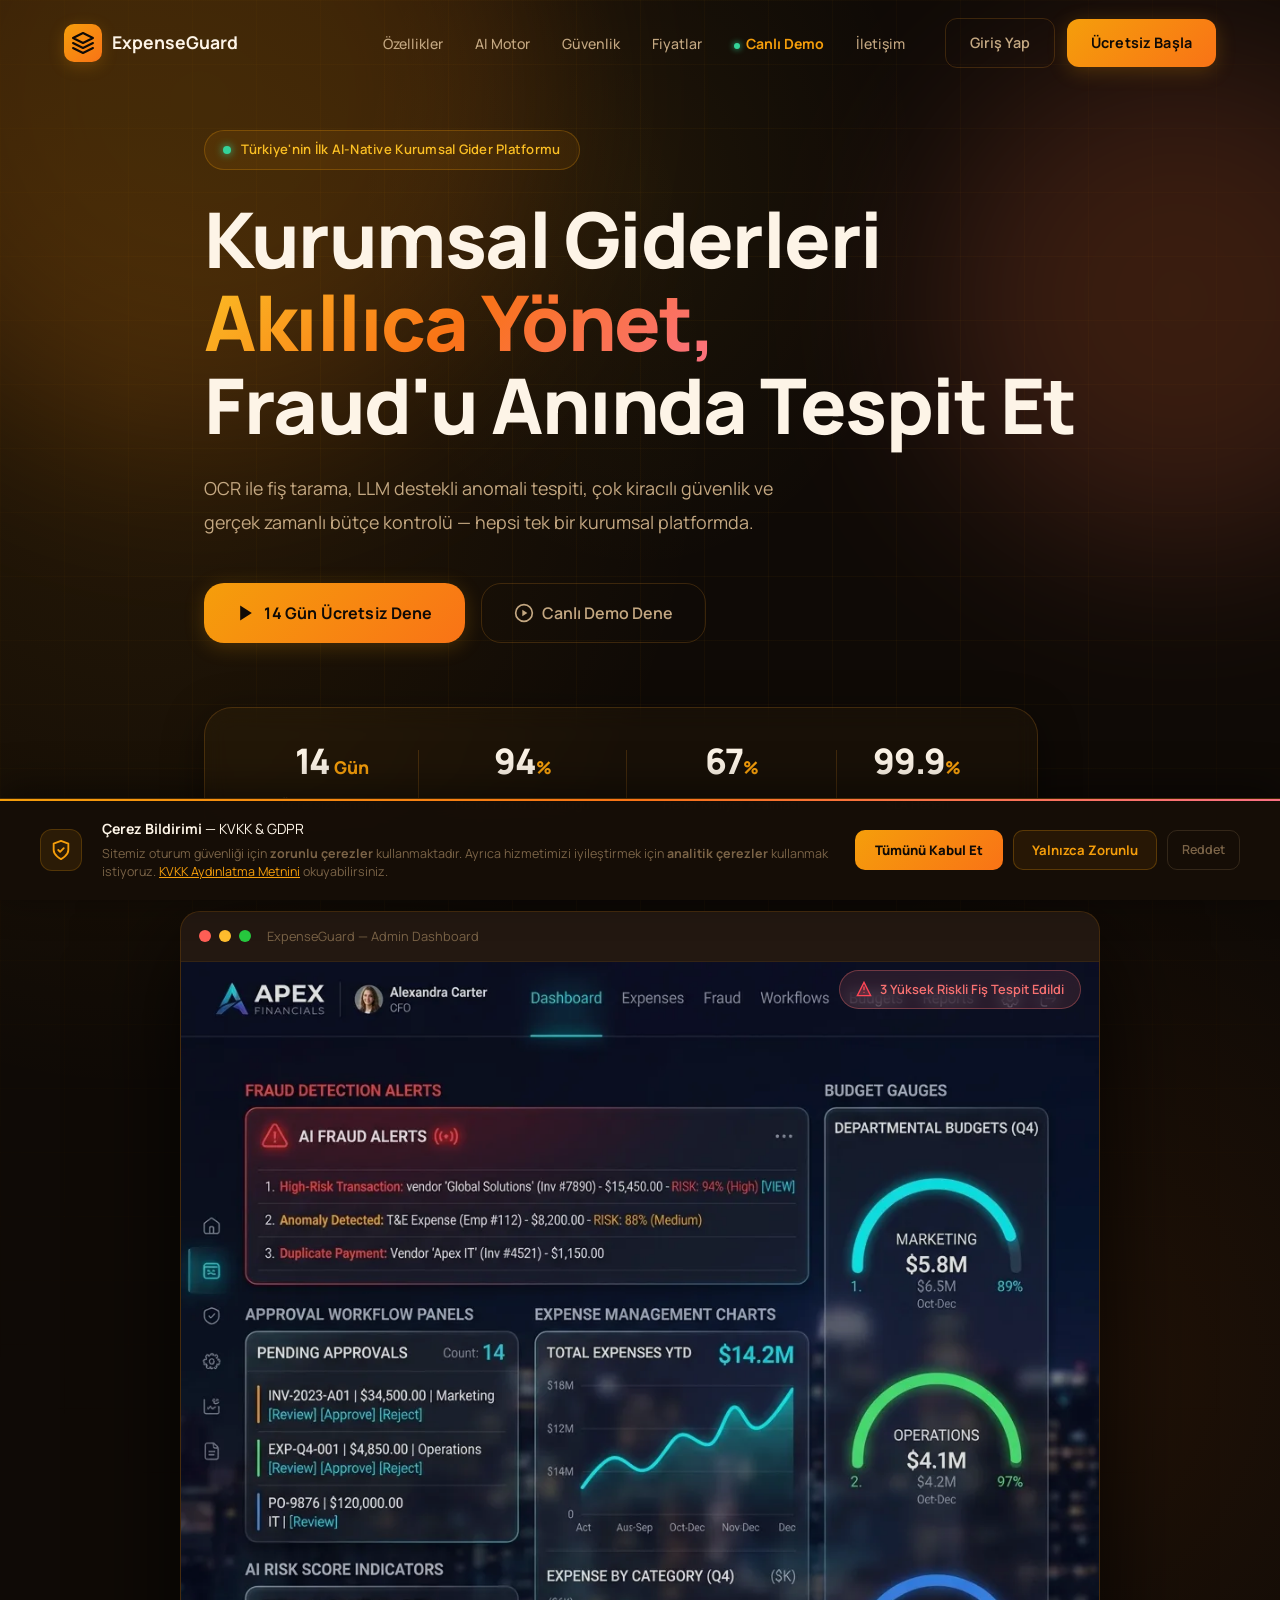
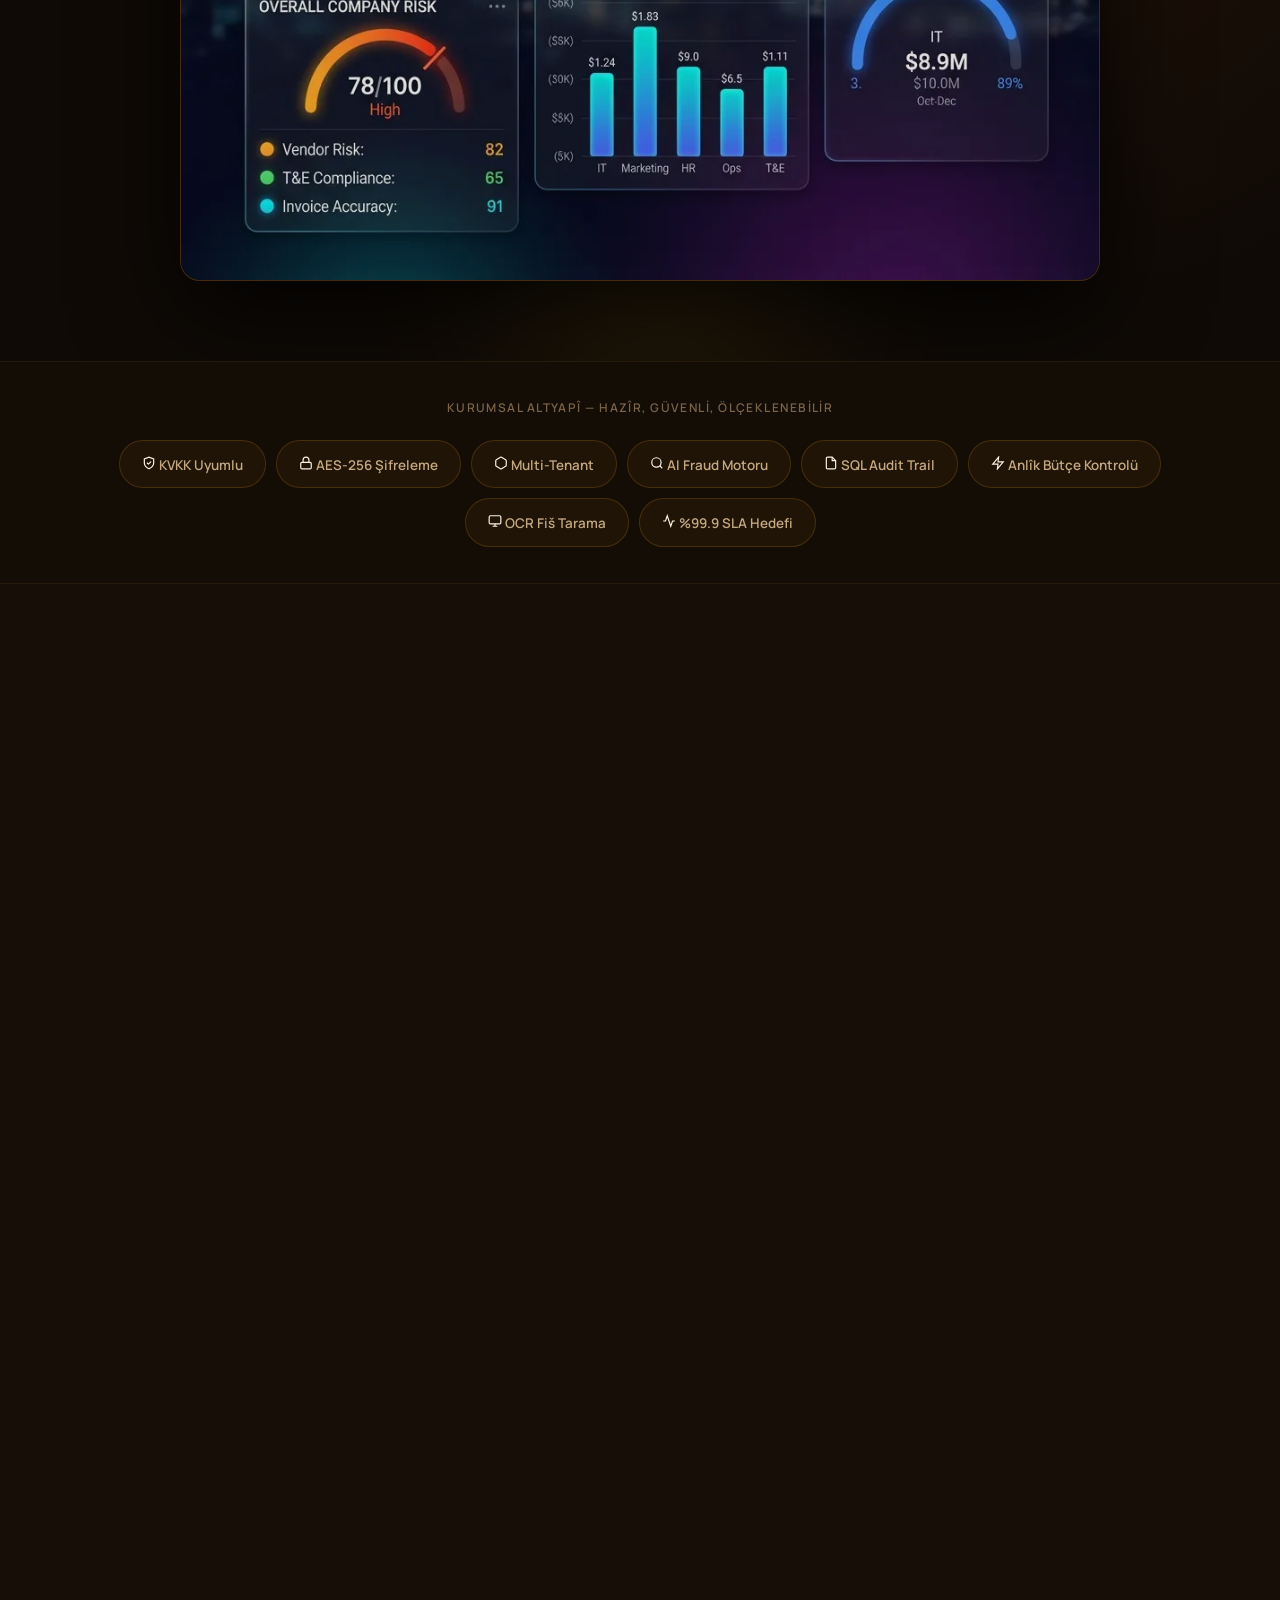
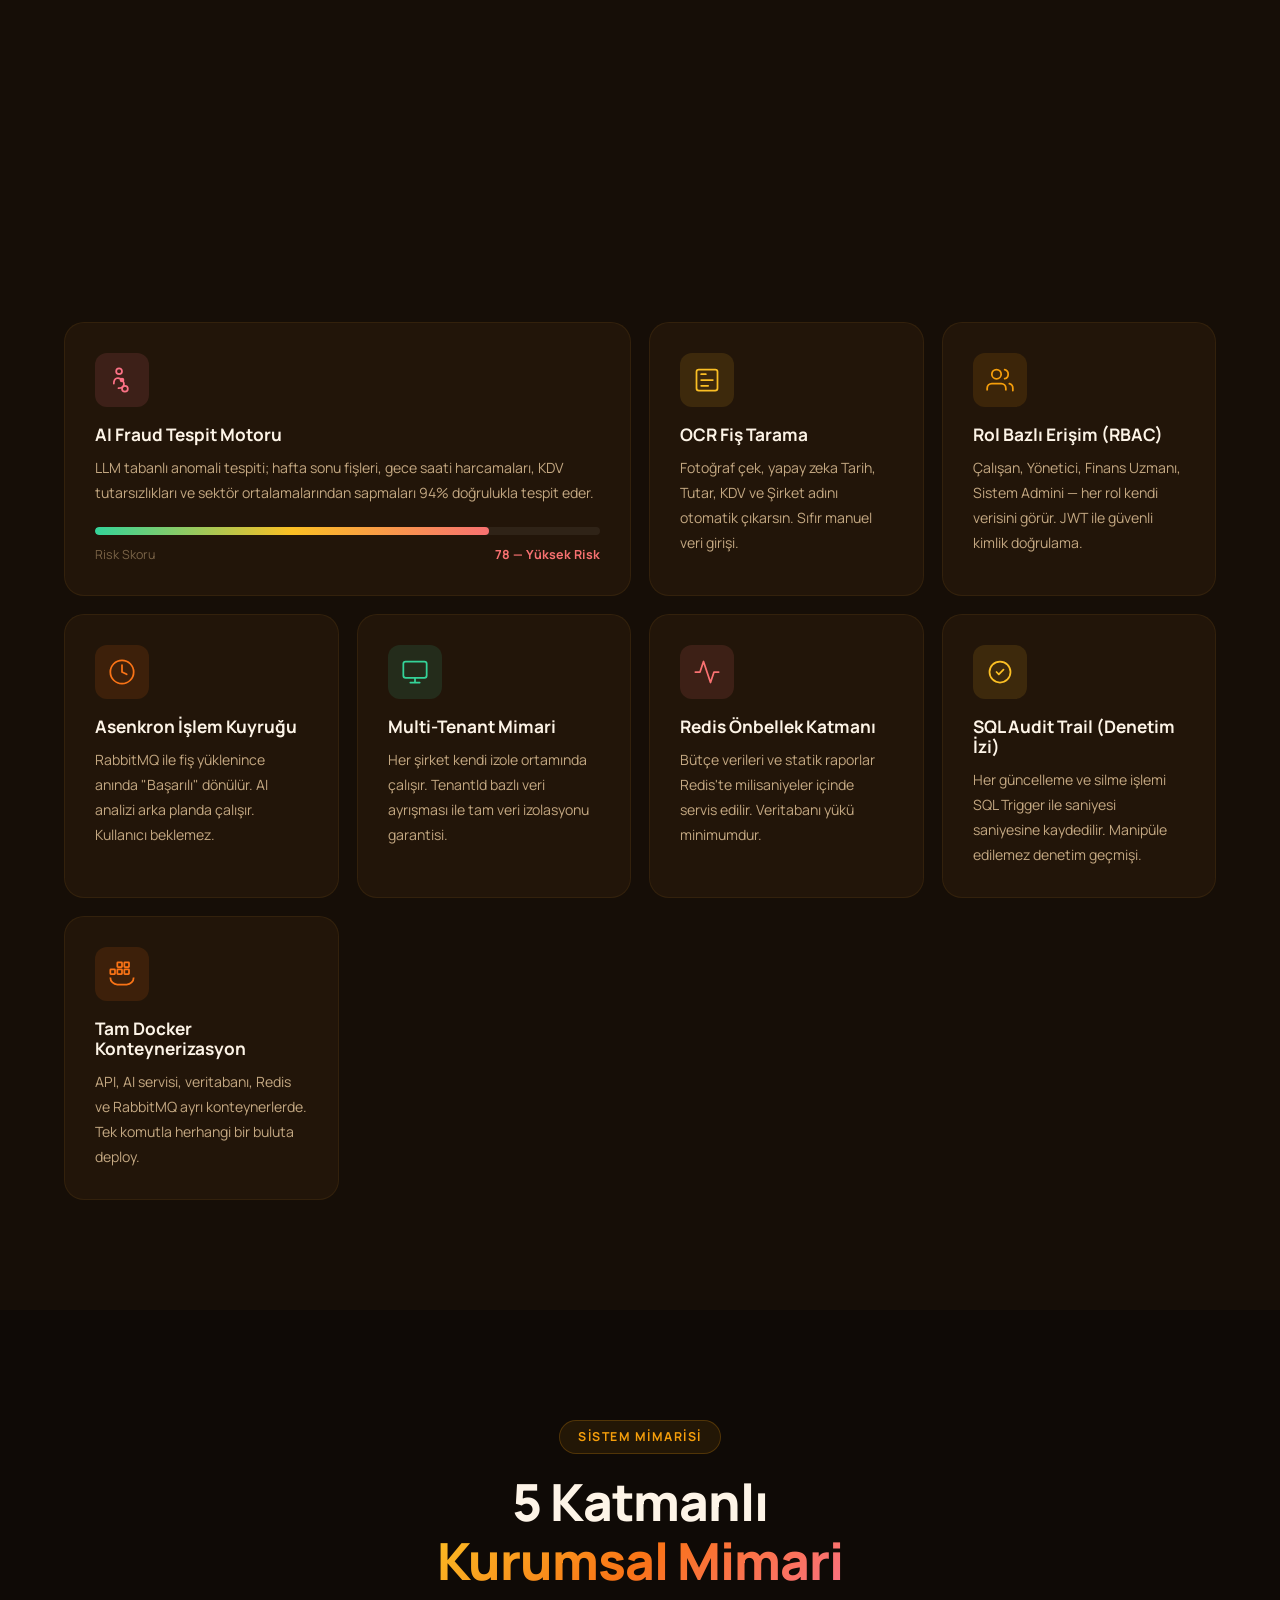
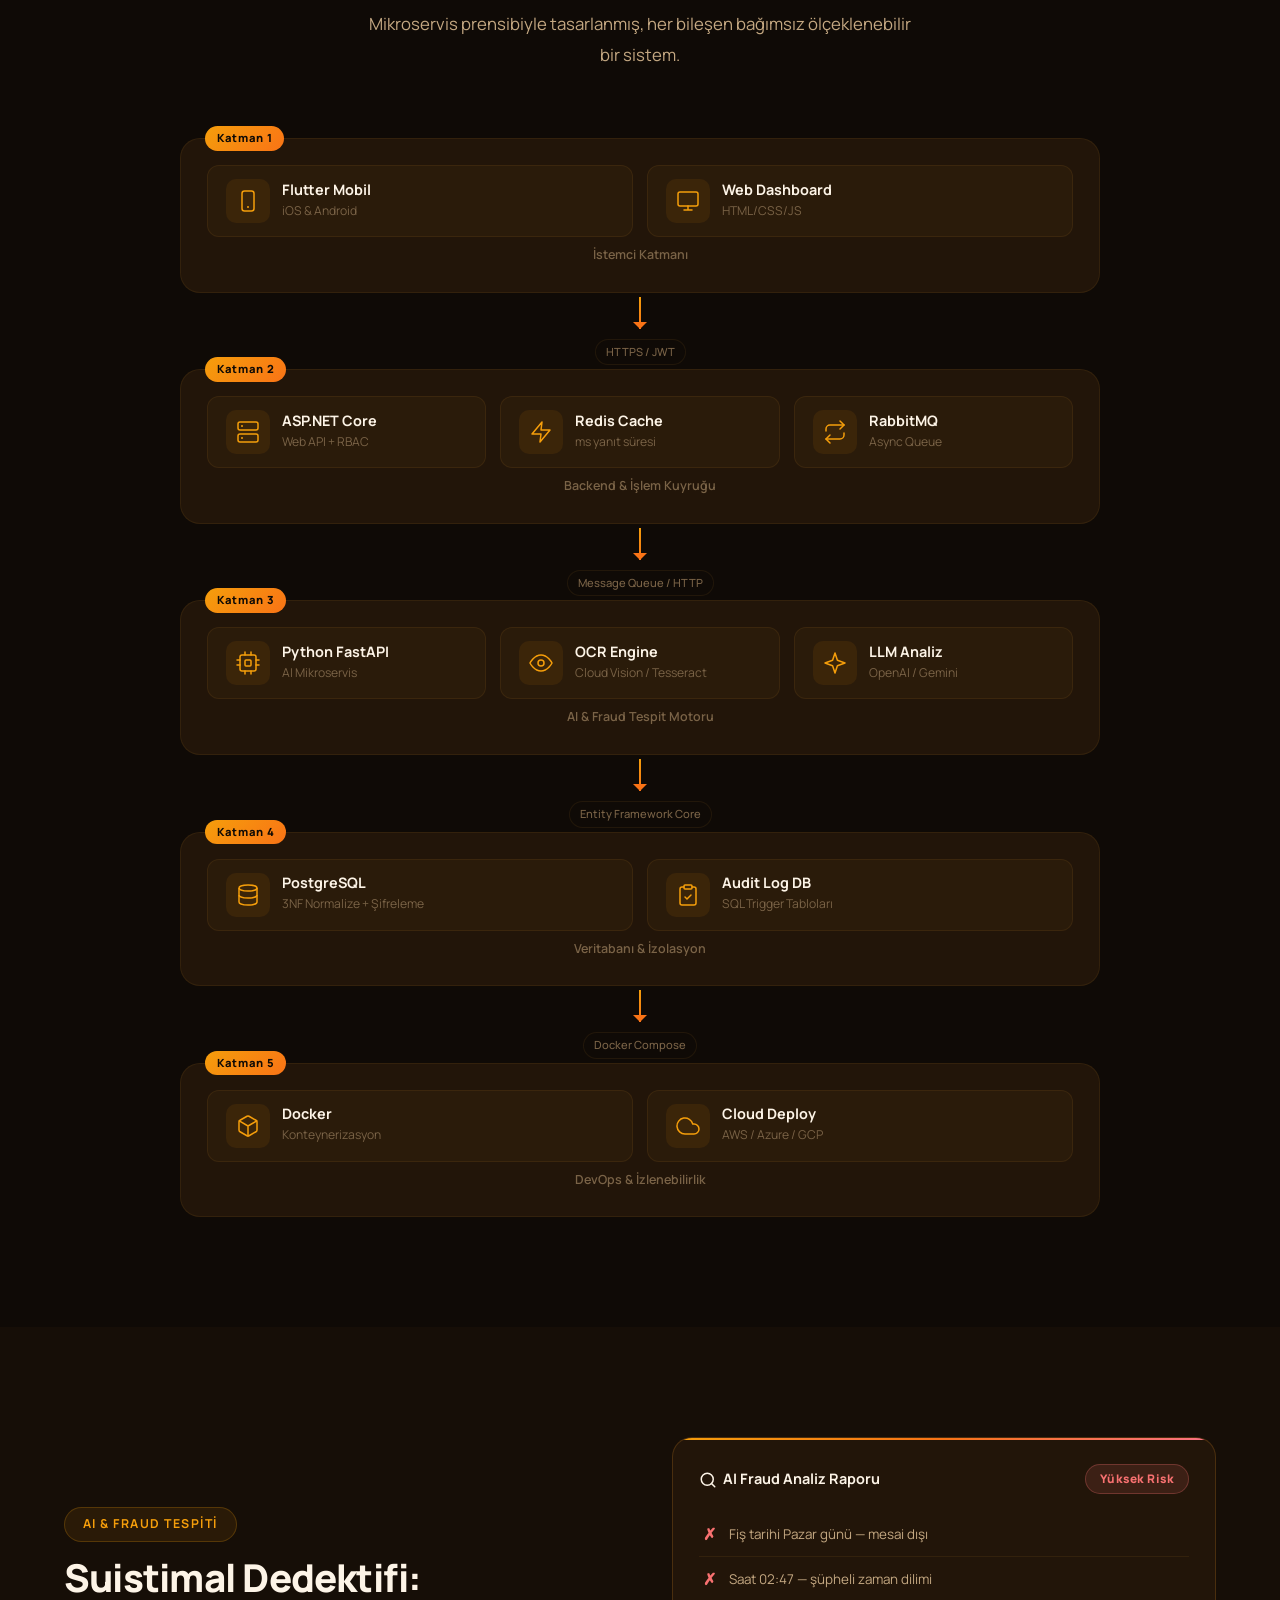
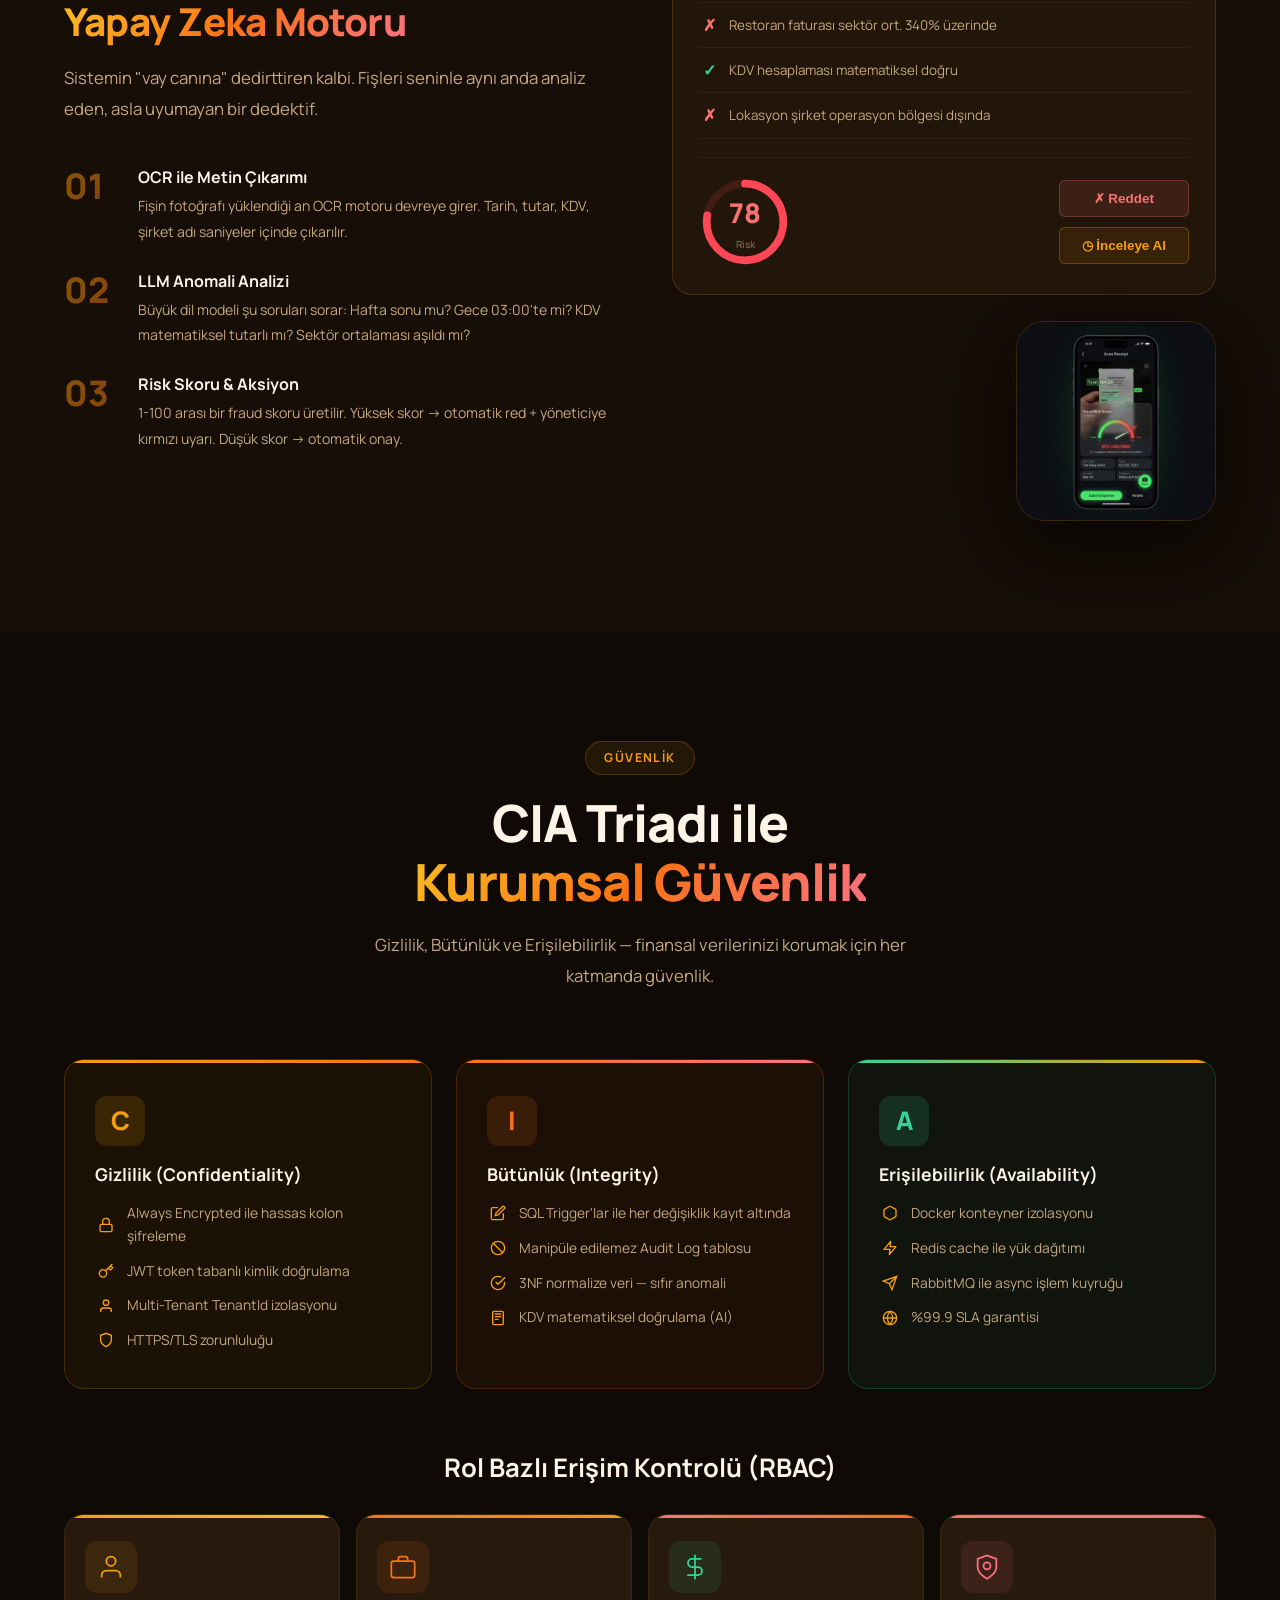
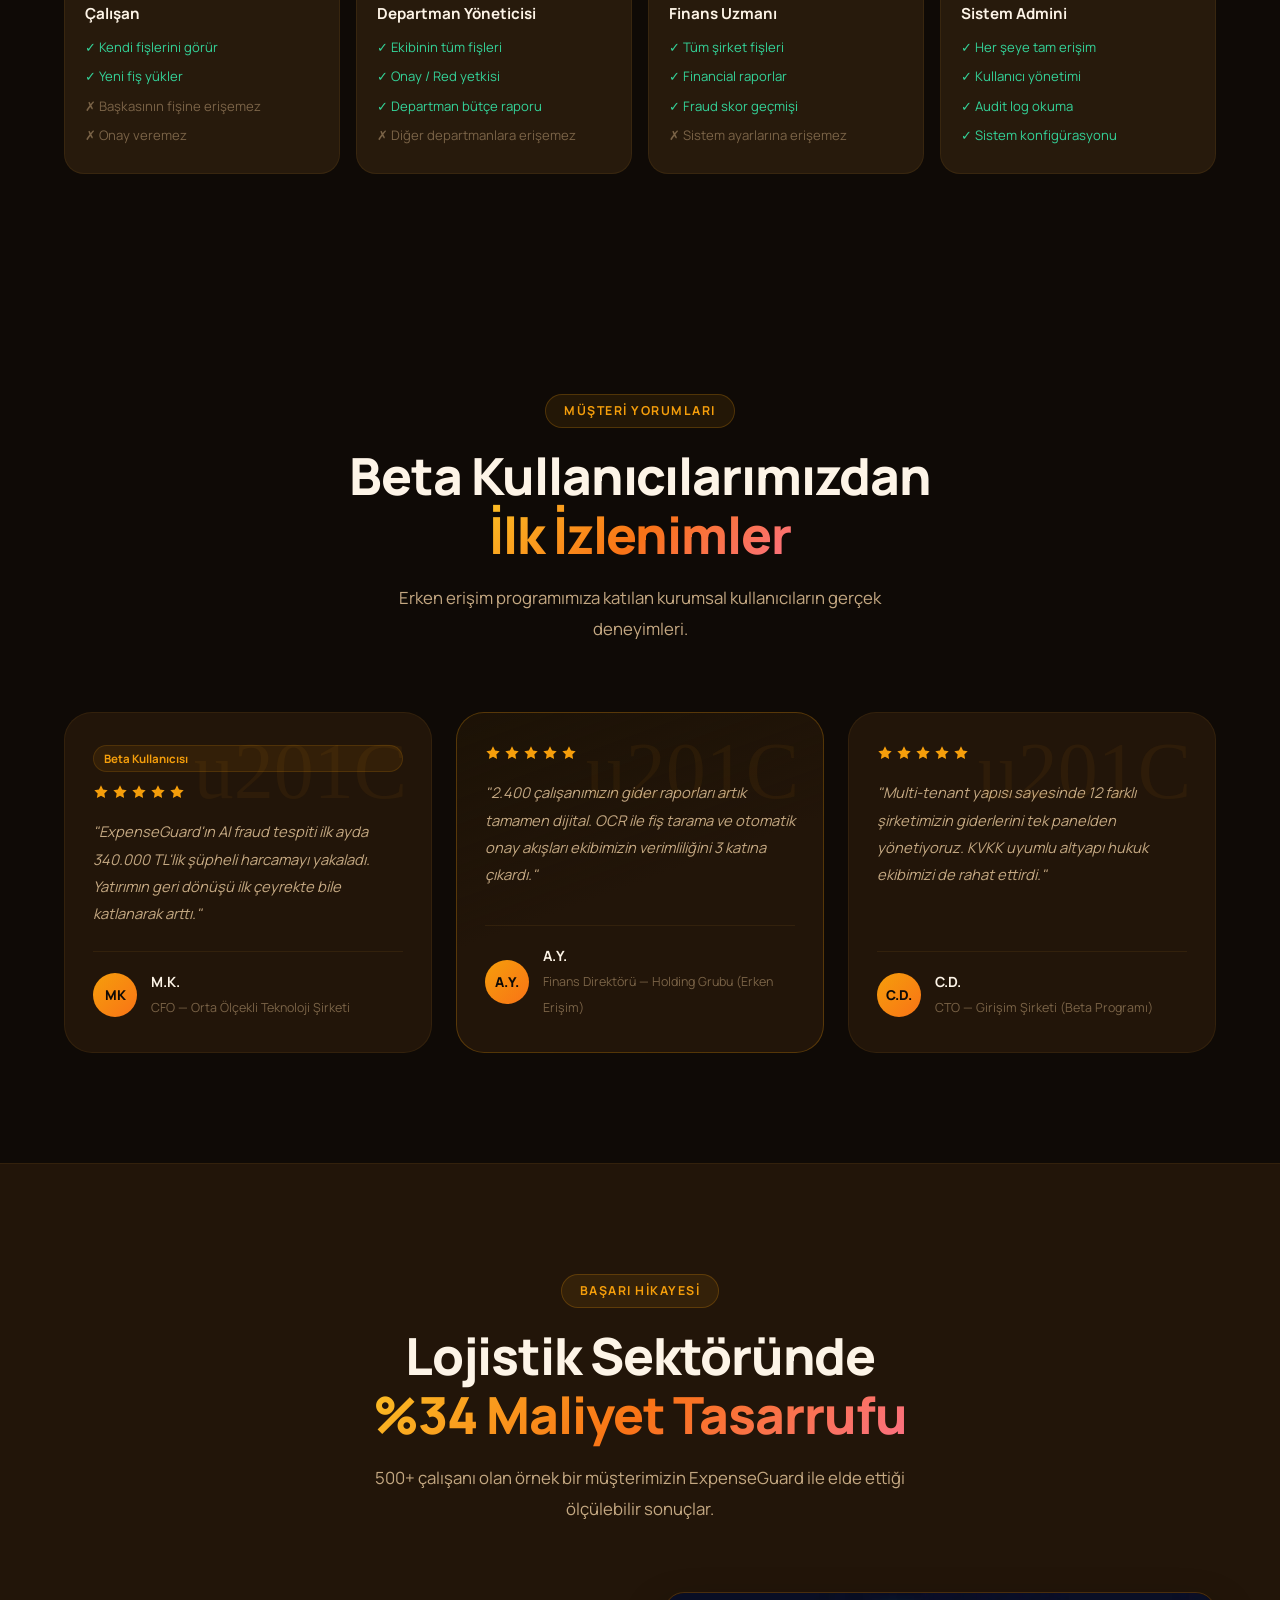
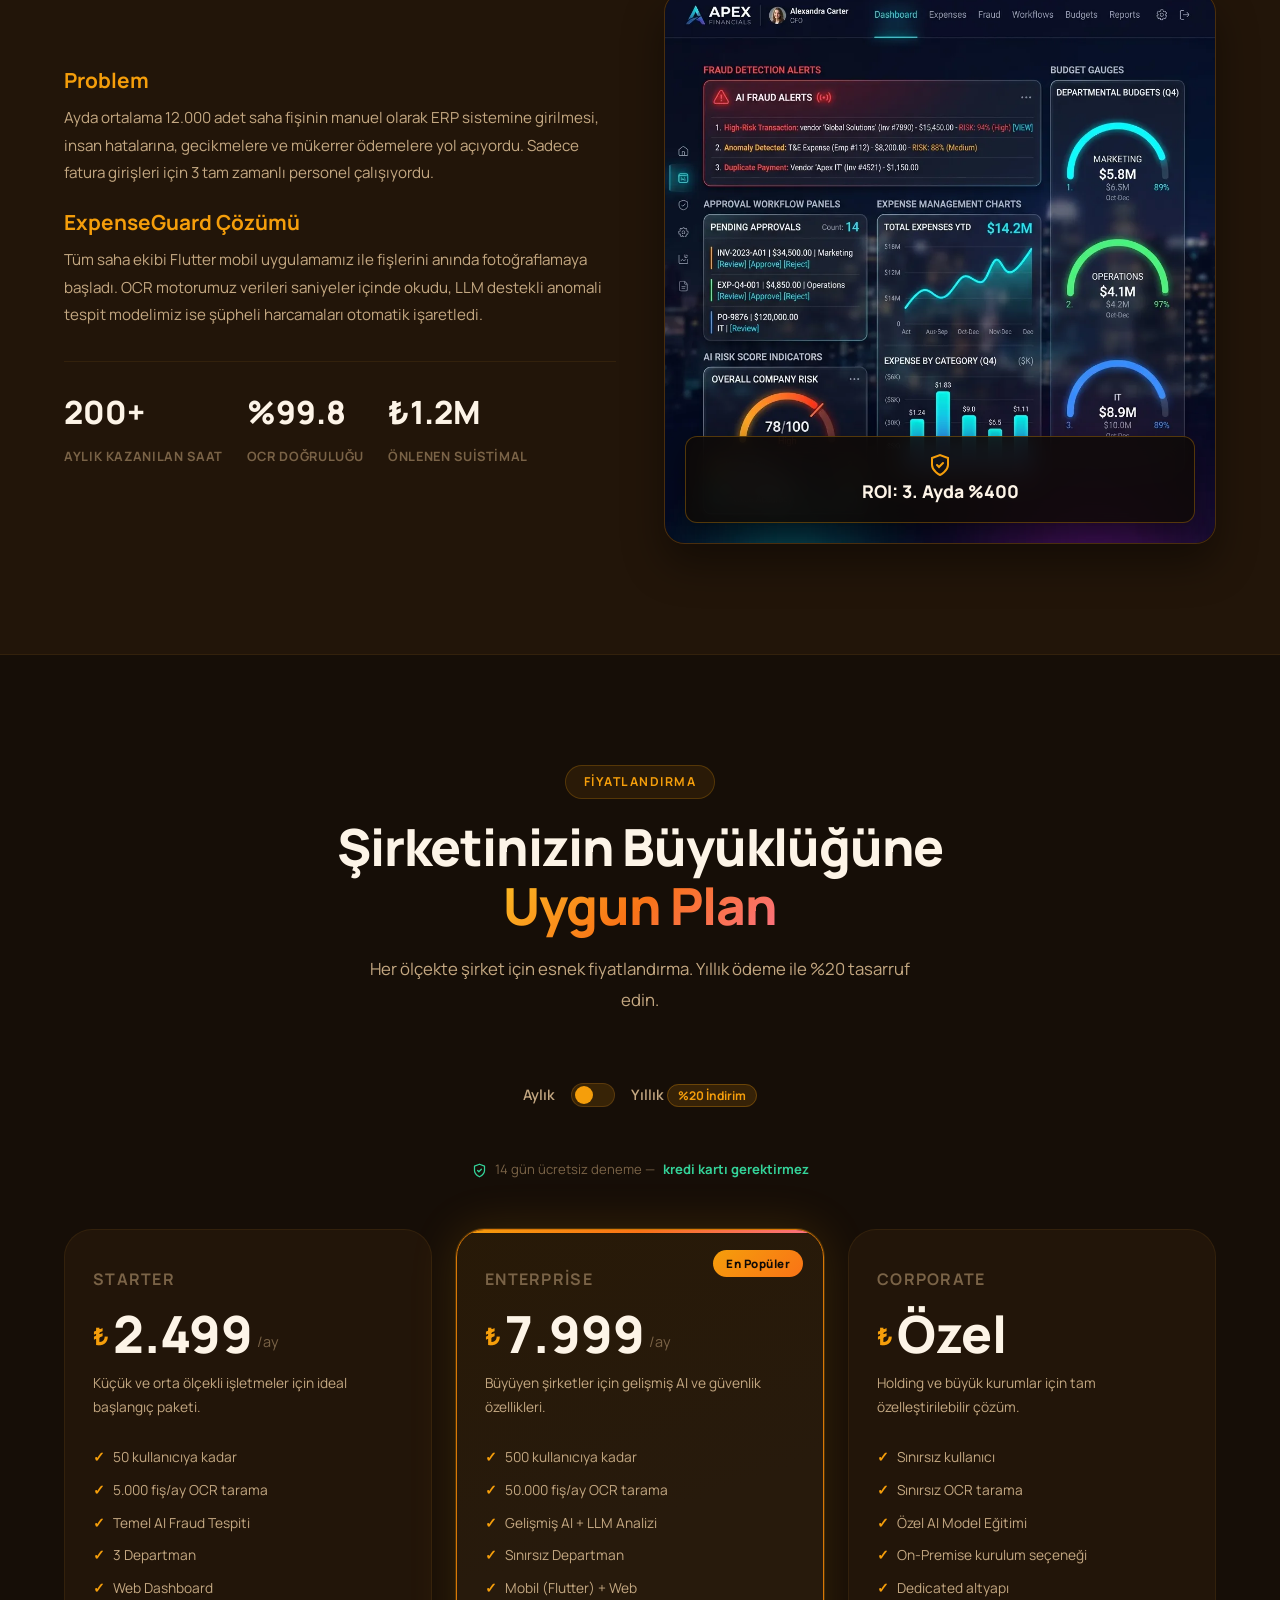
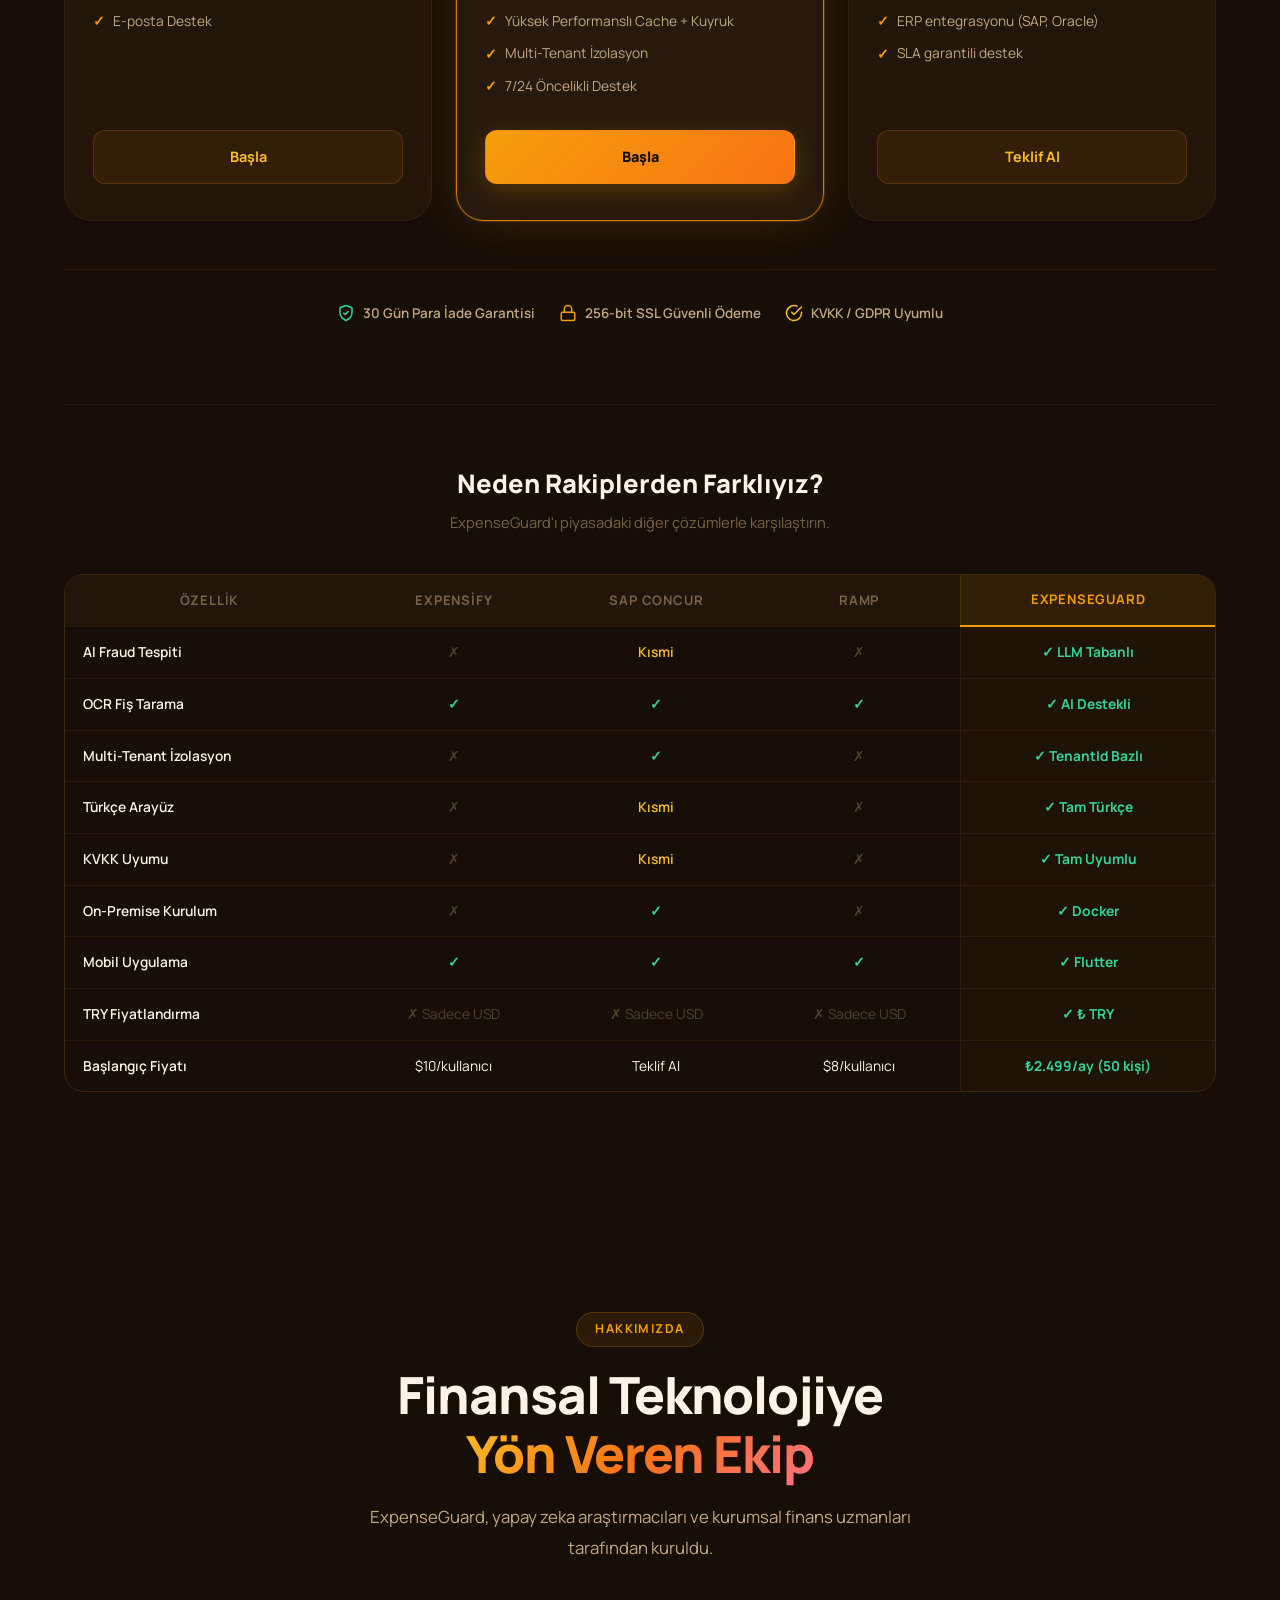
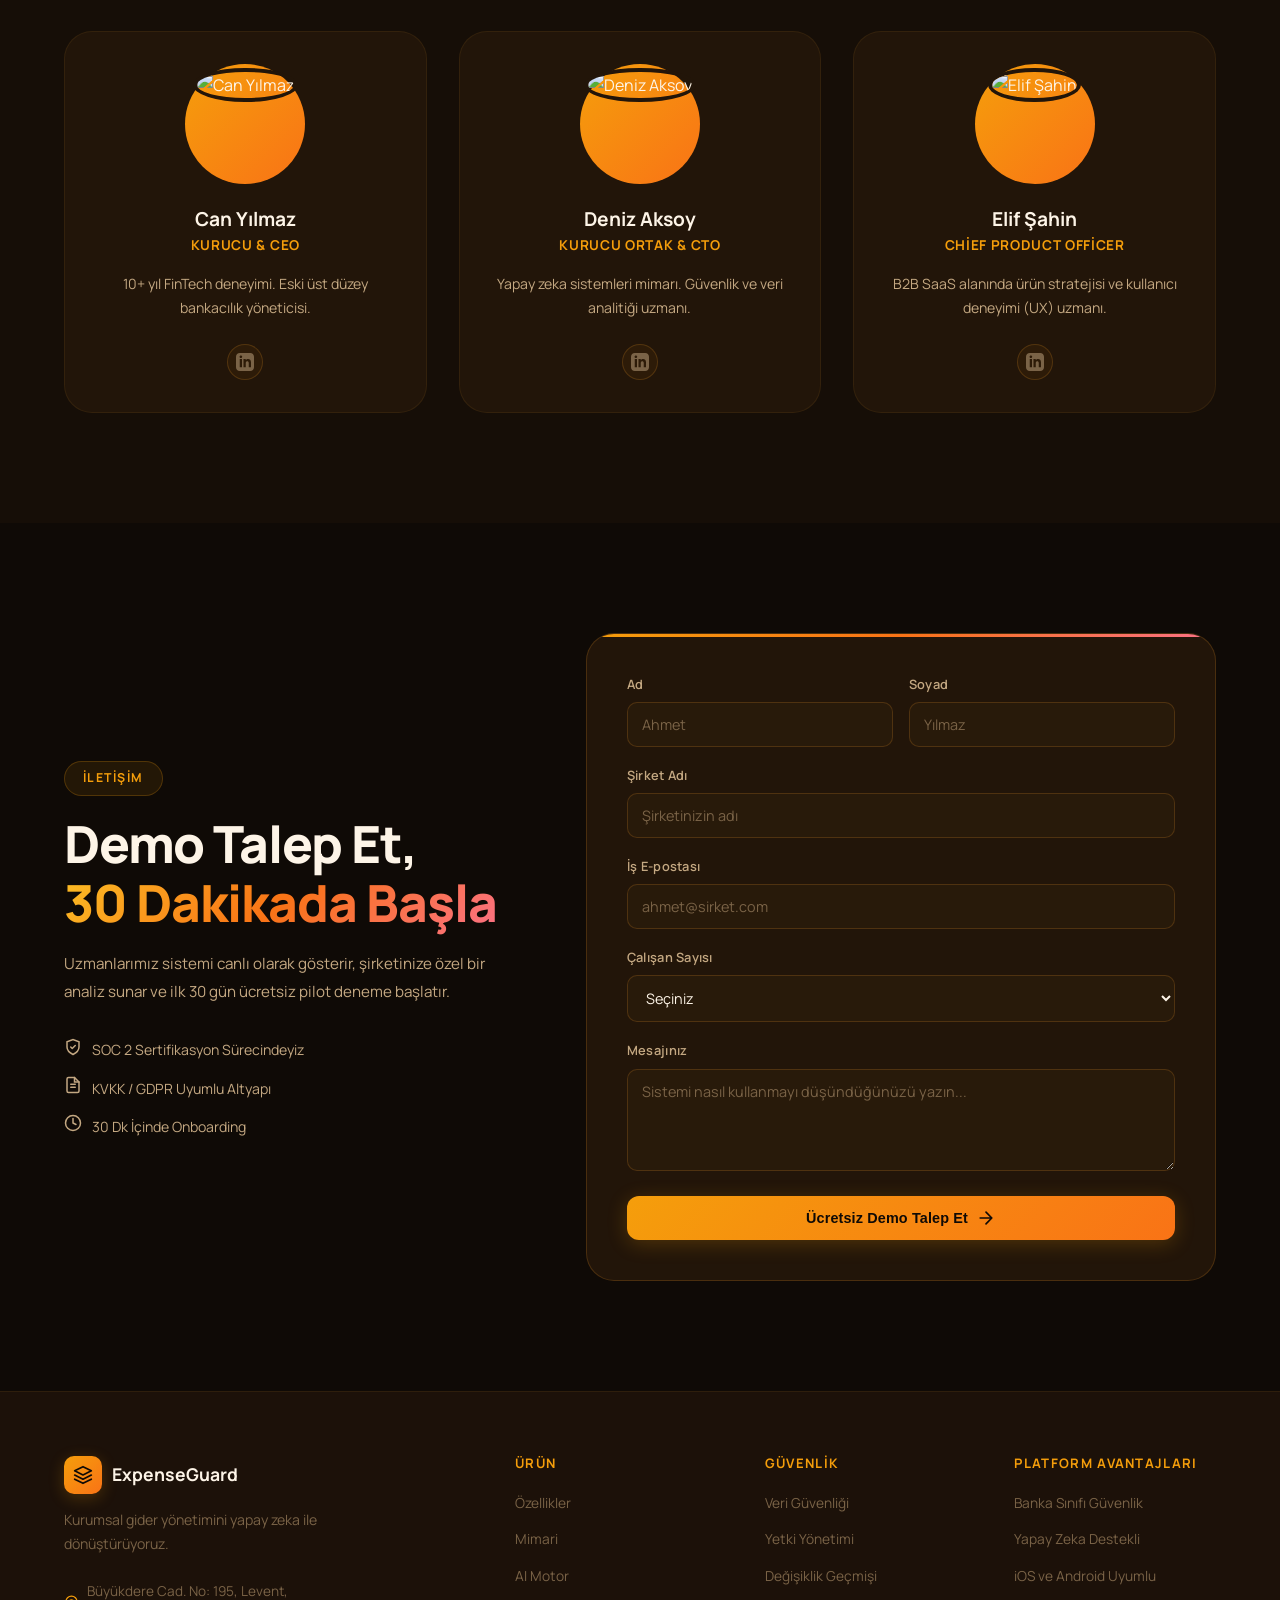
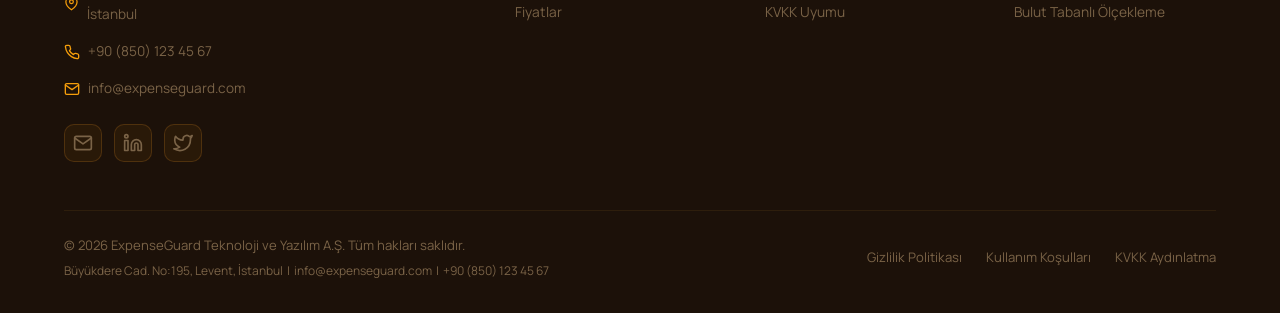
==== commit 24bd0c2d: "develop2.2" ====
--- a/index.html
+++ b/index.html
@@ -24,12 +24,12 @@
   <link rel="stylesheet" href="css/style.css" />
 
   <!-- 4.2 GA4 Integration -->
-  <script async src="https://www.googletagmanager.com/gtag/js?id=G-XXXXXXXXXX"></script>
+  <script async src="https://www.googletagmanager.com/gtag/js?id=G-E2LFQBW4ZH"></script>
   <script>
     window.dataLayer = window.dataLayer || [];
     function gtag(){dataLayer.push(arguments);}
     gtag('js', new Date());
-    gtag('config', 'G-XXXXXXXXXX');
+    gtag('config', 'G-E2LFQBW4ZH');
   </script>
 
   <!-- 4.4 Structured Data (JSON-LD) -->
@@ -73,12 +73,12 @@
         <li><a href="#ai-engine">AI Motor</a></li>
         <li><a href="#security">Güvenlik</a></li>
         <li><a href="#pricing">Fiyatlar</a></li>
-        <li><a href="login.html" class="nav-demo-link">Canlı Demo</a></li>
+        <li><a href="pages/login.html" class="nav-demo-link">Canlı Demo</a></li>
         <li><a href="#contact">İletişim</a></li>
       </ul>
       <div class="nav-actions" id="navActions">
-        <a href="login.html" class="btn-ghost" id="navLoginBtn">Giriş Yap</a>
-        <a href="login.html#register" class="btn-primary" id="navRegisterBtn">Ücretsiz Başla</a>
+        <a href="pages/login.html" class="btn-ghost" id="navLoginBtn">Giriş Yap</a>
+        <a href="pages/login.html#register" class="btn-primary" id="navRegisterBtn">Ücretsiz Başla</a>
       </div>
       <button class="hamburger" id="hamburger" aria-label="Menü">
         <span></span><span></span><span></span>
@@ -97,7 +97,7 @@
     <div class="container">
       <div class="hero-badge">
         <span class="badge-dot"></span>
-        <span>Yapay Zeka Destekli B2B SaaS Platform</span>
+        <span>Türkiye'nin İlk AI-Native Kurumsal Gider Platformu</span>
       </div>
       <h1 class="hero-title">
         Kurumsal Giderleri<br/>
@@ -109,11 +109,11 @@
         gerçek zamanlı bütçe kontrolü — hepsi tek bir kurumsal platformda.
       </p>
       <div class="hero-actions">
-        <a href="login.html#register" class="btn-primary btn-lg">
+        <a href="pages/login.html#register" class="btn-primary btn-lg">
           <svg width="20" height="20" viewBox="0 0 24 24" fill="none"><path d="M5 3l14 9-14 9V3z" fill="currentColor"/></svg>
           14 Gün Ücretsiz Dene
         </a>
-        <a href="login.html" class="btn-ghost btn-lg">
+        <a href="pages/login.html" class="btn-ghost btn-lg">
           <svg width="20" height="20" viewBox="0 0 24 24" fill="none"><circle cx="12" cy="12" r="10" stroke="currentColor" stroke-width="2"/><path d="M10 8l6 4-6 4V8z" fill="currentColor"/></svg>
           Canlı Demo Dene
         </a>
@@ -735,7 +735,7 @@
         <p class="section-subtitle">500+ çalışanı olan örnek bir müşterimizin ExpenseGuard ile elde ettiği ölçülebilir sonuçlar.</p>
       </div>
       <div class="case-study-grid">
-        <div class="case-content" data-aos="fade-right">
+        <div class="case-content">
           <h3>Problem</h3>
           <p>Ayda ortalama 12.000 adet saha fişinin manuel olarak ERP sistemine girilmesi, insan hatalarına, gecikmelere ve mükerrer ödemelere yol açıyordu. Sadece fatura girişleri için 3 tam zamanlı personel çalışıyordu.</p>
           <h3>ExpenseGuard Çözümü</h3>
@@ -755,7 +755,7 @@
             </div>
           </div>
         </div>
-        <div class="case-image" data-aos="fade-left">
+        <div class="case-image">
           <div class="image-wrapper">
              <img src="assets/images/dashboard_hero.webp" alt="ExpenseGuard ROI" />
              <div class="overlay-glass">
@@ -964,7 +964,7 @@
         <p class="section-subtitle">ExpenseGuard, yapay zeka araştırmacıları ve kurumsal finans uzmanları tarafından kuruldu.</p>
       </div>
       <div class="team-grid">
-        <div class="team-card" data-aos="fade-up" data-aos-delay="0">
+        <div class="team-card">
           <div class="team-avatar">
             <img src="https://ui-avatars.com/api/?name=Can+Yılmaz&background=1c1109&color=f59e0b&size=150" alt="Can Yılmaz" />
           </div>
@@ -973,11 +973,11 @@
             <span class="team-role">Kurucu & CEO</span>
             <p>10+ yıl FinTech deneyimi. Eski üst düzey bankacılık yöneticisi.</p>
             <div class="team-social">
-              <a href="https://linkedin.com/in/canyilmaz" target="_blank"><svg width="18" height="18" viewBox="0 0 24 24" fill="currentColor"><path d="M19 0h-14c-2.761 0-5 2.239-5 5v14c0 2.761 2.239 5 5 5h14c2.762 0 5-2.239 5-5v-14c0-2.761-2.238-5-5-5zm-11 19h-3v-11h3v11zm-1.5-12.268c-.966 0-1.75-.79-1.75-1.764s.784-1.764 1.75-1.764 1.75.79 1.75 1.764-.783 1.764-1.75 1.764zm13.5 12.268h-3v-5.604c0-3.368-4-3.113-4 0v5.604h-3v-11h3v1.765c1.396-2.586 7-2.777 7 2.476v6.759z"/></svg></a>
-            </div>
-          </div>
-        </div>
-        <div class="team-card" data-aos="fade-up" data-aos-delay="100">
+              <a href="#contact" aria-label="İletişim"><svg width="18" height="18" viewBox="0 0 24 24" fill="currentColor"><path d="M19 0h-14c-2.761 0-5 2.239-5 5v14c0 2.761 2.239 5 5 5h14c2.762 0 5-2.239 5-5v-14c0-2.761-2.238-5-5-5zm-11 19h-3v-11h3v11zm-1.5-12.268c-.966 0-1.75-.79-1.75-1.764s.784-1.764 1.75-1.764 1.75.79 1.75 1.764-.783 1.764-1.75 1.764zm13.5 12.268h-3v-5.604c0-3.368-4-3.113-4 0v5.604h-3v-11h3v1.765c1.396-2.586 7-2.777 7 2.476v6.759z"/></svg></a>
+            </div>
+          </div>
+        </div>
+        <div class="team-card">
           <div class="team-avatar">
             <img src="https://ui-avatars.com/api/?name=Deniz+Aksoy&background=1c1109&color=f59e0b&size=150" alt="Deniz Aksoy" />
           </div>
@@ -986,11 +986,11 @@
             <span class="team-role">Kurucu Ortak & CTO</span>
             <p>Yapay zeka sistemleri mimarı. Güvenlik ve veri analitiği uzmanı.</p>
             <div class="team-social">
-              <a href="https://linkedin.com/in/denizaksoy" target="_blank"><svg width="18" height="18" viewBox="0 0 24 24" fill="currentColor"><path d="M19 0h-14c-2.761 0-5 2.239-5 5v14c0 2.761 2.239 5 5 5h14c2.762 0 5-2.239 5-5v-14c0-2.761-2.238-5-5-5zm-11 19h-3v-11h3v11zm-1.5-12.268c-.966 0-1.75-.79-1.75-1.764s.784-1.764 1.75-1.764 1.75.79 1.75 1.764-.783 1.764-1.75 1.764zm13.5 12.268h-3v-5.604c0-3.368-4-3.113-4 0v5.604h-3v-11h3v1.765c1.396-2.586 7-2.777 7 2.476v6.759z"/></svg></a>
-            </div>
-          </div>
-        </div>
-        <div class="team-card" data-aos="fade-up" data-aos-delay="200">
+              <a href="#contact" aria-label="İletişim"><svg width="18" height="18" viewBox="0 0 24 24" fill="currentColor"><path d="M19 0h-14c-2.761 0-5 2.239-5 5v14c0 2.761 2.239 5 5 5h14c2.762 0 5-2.239 5-5v-14c0-2.761-2.238-5-5-5zm-11 19h-3v-11h3v11zm-1.5-12.268c-.966 0-1.75-.79-1.75-1.764s.784-1.764 1.75-1.764 1.75.79 1.75 1.764-.783 1.764-1.75 1.764zm13.5 12.268h-3v-5.604c0-3.368-4-3.113-4 0v5.604h-3v-11h3v1.765c1.396-2.586 7-2.777 7 2.476v6.759z"/></svg></a>
+            </div>
+          </div>
+        </div>
+        <div class="team-card">
           <div class="team-avatar">
             <img src="https://ui-avatars.com/api/?name=Elif+Şahin&background=1c1109&color=f59e0b&size=150" alt="Elif Şahin" />
           </div>
@@ -999,7 +999,7 @@
             <span class="team-role">Chief Product Officer</span>
             <p>B2B SaaS alanında ürün stratejisi ve kullanıcı deneyimi (UX) uzmanı.</p>
             <div class="team-social">
-              <a href="https://linkedin.com/in/elifsahin" target="_blank"><svg width="18" height="18" viewBox="0 0 24 24" fill="currentColor"><path d="M19 0h-14c-2.761 0-5 2.239-5 5v14c0 2.761 2.239 5 5 5h14c2.762 0 5-2.239 5-5v-14c0-2.761-2.238-5-5-5zm-11 19h-3v-11h3v11zm-1.5-12.268c-.966 0-1.75-.79-1.75-1.764s.784-1.764 1.75-1.764 1.75.79 1.75 1.764-.783 1.764-1.75 1.764zm13.5 12.268h-3v-5.604c0-3.368-4-3.113-4 0v5.604h-3v-11h3v1.765c1.396-2.586 7-2.777 7 2.476v6.759z"/></svg></a>
+              <a href="#contact" aria-label="İletişim"><svg width="18" height="18" viewBox="0 0 24 24" fill="currentColor"><path d="M19 0h-14c-2.761 0-5 2.239-5 5v14c0 2.761 2.239 5 5 5h14c2.762 0 5-2.239 5-5v-14c0-2.761-2.238-5-5-5zm-11 19h-3v-11h3v11zm-1.5-12.268c-.966 0-1.75-.79-1.75-1.764s.784-1.764 1.75-1.764 1.75.79 1.75 1.764-.783 1.764-1.75 1.764zm13.5 12.268h-3v-5.604c0-3.368-4-3.113-4 0v5.604h-3v-11h3v1.765c1.396-2.586 7-2.777 7 2.476v6.759z"/></svg></a>
             </div>
           </div>
         </div>
@@ -1103,13 +1103,14 @@
             </p>
           </div>
           <div class="social-links" style="margin-top: 24px;">
-            <a href="https://github.com/expenseguard" target="_blank" rel="noopener" class="social-link" aria-label="GitHub Hesabımız">
-              <svg width="20" height="20" viewBox="0 0 24 24" fill="none"><path d="M9 19c-5 1.5-5-2.5-7-3m14 6v-3.87a3.37 3.37 0 0 0-.94-2.61c3.14-.35 6.44-1.54 6.44-7A5.44 5.44 0 0 0 20 4.77 5.07 5.07 0 0 0 19.91 1S18.73.65 16 2.48a13.38 13.38 0 0 0-7 0C6.27.65 5.09 1 5.09 1A5.07 5.07 0 0 0 5 4.77a5.44 5.44 0 0 0-1.5 3.78c0 5.42 3.3 6.61 6.44 7A3.37 3.37 0 0 0 9 18.13V22" stroke="currentColor" stroke-width="2" stroke-linecap="round" stroke-linejoin="round"/></svg>
+            <!-- TODO: Sosyal medya hesaplarınız açıldığında aşağıdaki href değerlerini güncelleyin -->
+            <a href="mailto:info@expenseguard.com" class="social-link" aria-label="E-posta ile iletişim">
+              <svg width="20" height="20" viewBox="0 0 24 24" fill="none"><path d="M4 4h16c1.1 0 2 .9 2 2v12c0 1.1-.9 2-2 2H4c-1.1 0-2-.9-2-2V6c0-1.1.9-2 2-2z" stroke="currentColor" stroke-width="2" stroke-linecap="round" stroke-linejoin="round"/><polyline points="22,6 12,13 2,6" stroke="currentColor" stroke-width="2" stroke-linecap="round" stroke-linejoin="round"/></svg>
             </a>
-            <a href="https://linkedin.com/company/expenseguard" target="_blank" rel="noopener" class="social-link" aria-label="LinkedIn Sayfamız">
+            <a href="#contact" class="social-link" aria-label="LinkedIn">
               <svg width="20" height="20" viewBox="0 0 24 24" fill="none"><path d="M16 8a6 6 0 0 1 6 6v7h-4v-7a2 2 0 0 0-2-2 2 2 0 0 0-2 2v7h-4v-7a6 6 0 0 1 6-6zM2 9h4v12H2z" stroke="currentColor" stroke-width="2" stroke-linecap="round" stroke-linejoin="round"/><circle cx="4" cy="4" r="2" stroke="currentColor" stroke-width="2"/></svg>
             </a>
-            <a href="https://twitter.com/expenseguard" target="_blank" rel="noopener" class="social-link" aria-label="Twitter Hesabımız">
+            <a href="#contact" class="social-link" aria-label="Twitter / X">
               <svg width="20" height="20" viewBox="0 0 24 24" fill="none"><path d="M23 3a10.9 10.9 0 0 1-3.14 1.53 4.48 4.48 0 0 0-7.86 3v1A10.66 10.66 0 0 1 3 4s-4 9 5 13a11.64 11.64 0 0 1-7 2c9 5 20 0 20-11.5a4.5 4.5 0 0 0-.08-.83A7.72 7.72 0 0 0 23 3z" stroke="currentColor" stroke-width="2" stroke-linecap="round" stroke-linejoin="round"/></svg>
             </a>
           </div>
@@ -1126,9 +1127,9 @@
         <div class="footer-links">
           <h5>Güvenlik</h5>
           <ul>
-            <li><a href="#security">CIA Triadı</a></li>
-            <li><a href="#security">RBAC Rolleri</a></li>
-            <li><a href="#security">Audit Trail</a></li>
+            <li><a href="#security">Veri Güvenliği</a></li>
+            <li><a href="#security">Yetki Yönetimi</a></li>
+            <li><a href="#security">Değişiklik Geçmişi</a></li>
             <li><a href="#security">KVKK Uyumu</a></li>
           </ul>
         </div>
@@ -1143,11 +1144,14 @@
         </div>
       </div>
       <div class="footer-bottom">
-        <p>&copy; 2026 ExpenseGuard. Tüm hakları saklıdır.</p>
+        <div>
+          <p>&copy; 2026 ExpenseGuard Teknoloji ve Yazılım A.Ş. Tüm hakları saklıdır.</p>
+          <p style="font-size:0.75rem;color:var(--text-muted);margin-top:4px">Büyükdere Cad. No:195, Levent, İstanbul &nbsp;|&nbsp; info@expenseguard.com &nbsp;|&nbsp; +90 (850) 123 45 67</p>
+        </div>
         <div class="footer-legal">
-          <a href="privacy.html">Gizlilik Politikası</a>
-          <a href="terms.html">Kullanım Koşulları</a>
-          <a href="kvkk.html">KVKK Aydınlatma</a>
+          <a href="legal/privacy.html">Gizlilik Politikası</a>
+          <a href="legal/terms.html">Kullanım Koşulları</a>
+          <a href="legal/kvkk.html">KVKK Aydınlatma</a>
         </div>
       </div>
     </div>
@@ -1166,7 +1170,7 @@
       </div>
       <div class="cookie-text">
         <p><strong>Çerez Bildirimi</strong> — KVKK &amp; GDPR</p>
-        <p>Sitemiz oturum güvenliği için <strong>zorunlu çerezler</strong> kullanmaktadır. Ayrıca hizmetimizi iyileştirmek için <strong>analitik çerezler</strong> kullanmak istiyoruz. <a href="kvkk.html" target="_blank">KVKK Aydınlatma Metnini</a> okuyabilirsiniz.</p>
+        <p>Sitemiz oturum güvenliği için <strong>zorunlu çerezler</strong> kullanmaktadır. Ayrıca hizmetimizi iyileştirmek için <strong>analitik çerezler</strong> kullanmak istiyoruz. <a href="legal/kvkk.html" target="_blank">KVKK Aydınlatma Metnini</a> okuyabilirsiniz.</p>
       </div>
       <div class="cookie-actions">
         <button class="cookie-btn-all" id="cookieAcceptAll">Tümünü Kabul Et</button>
@@ -1179,3 +1183,7 @@
   <script src="js/main.js"></script>
 </body>
 </html>
+
+
+
+
